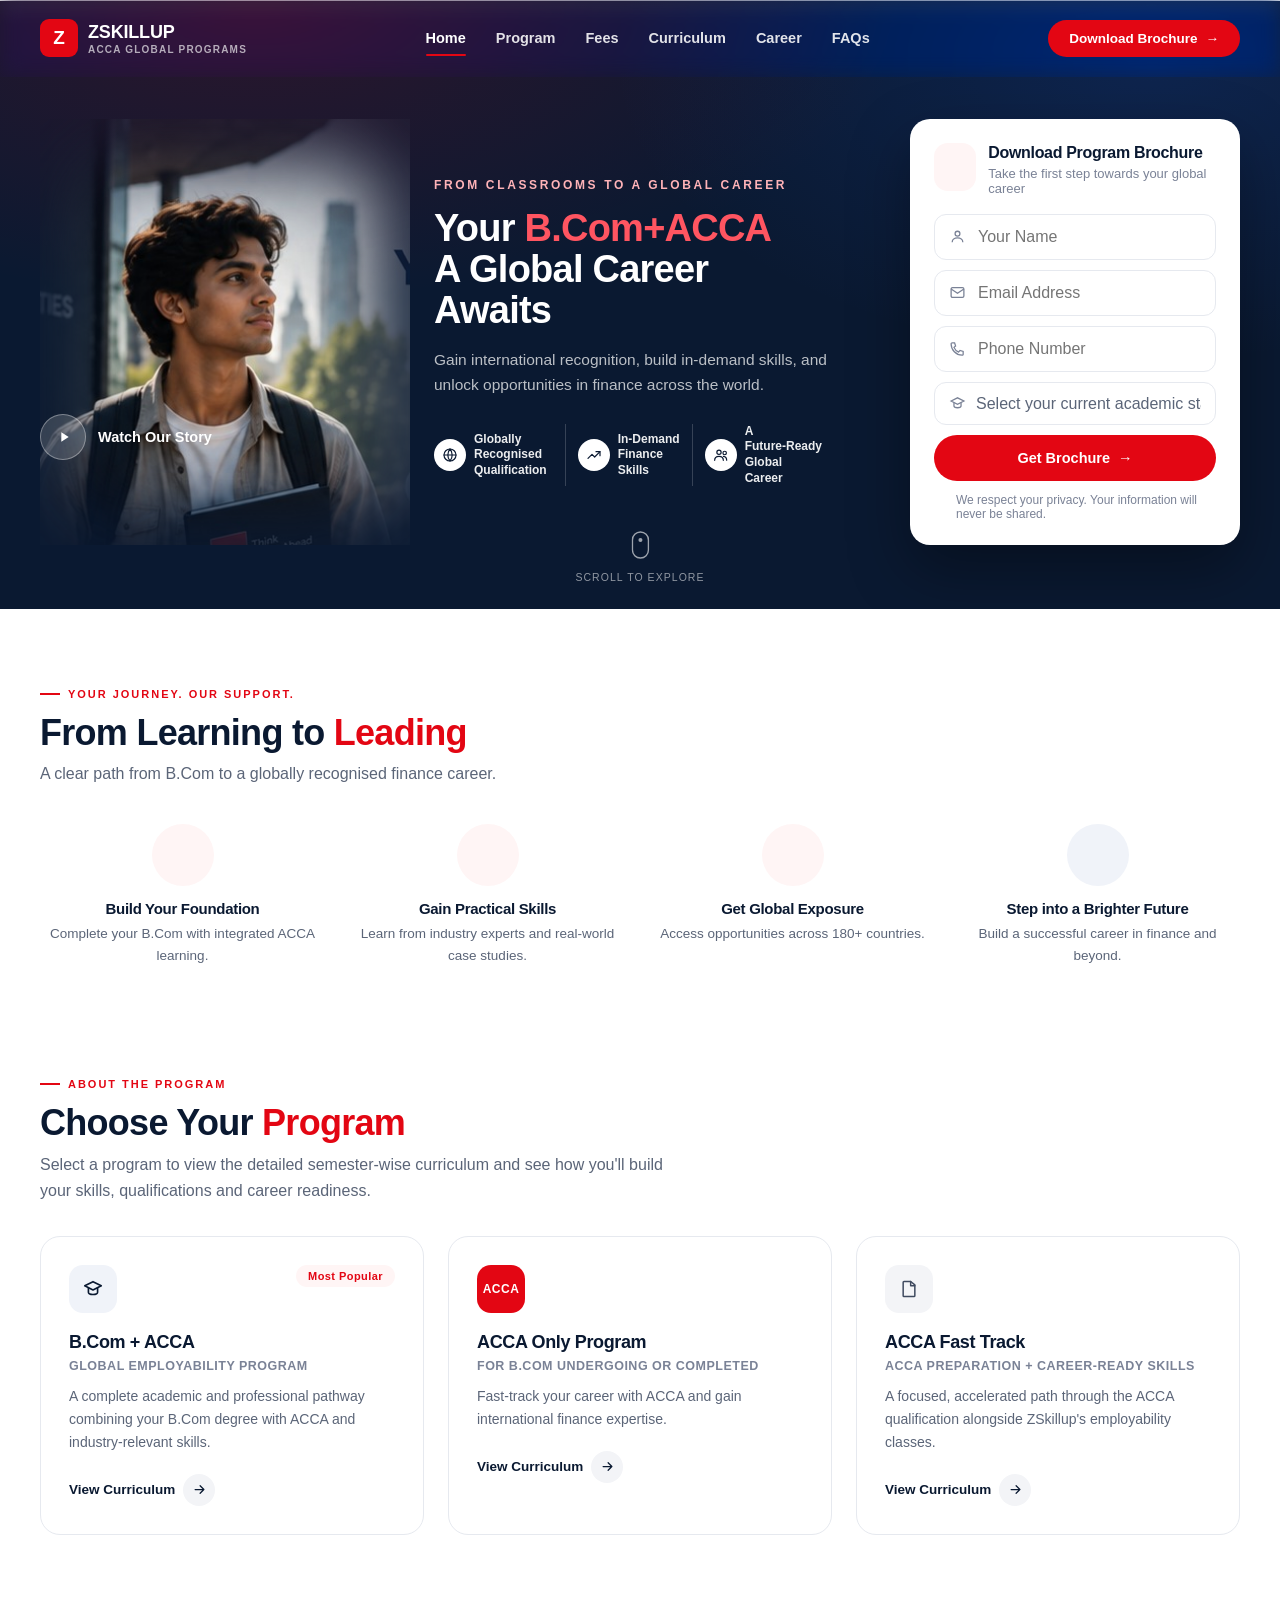
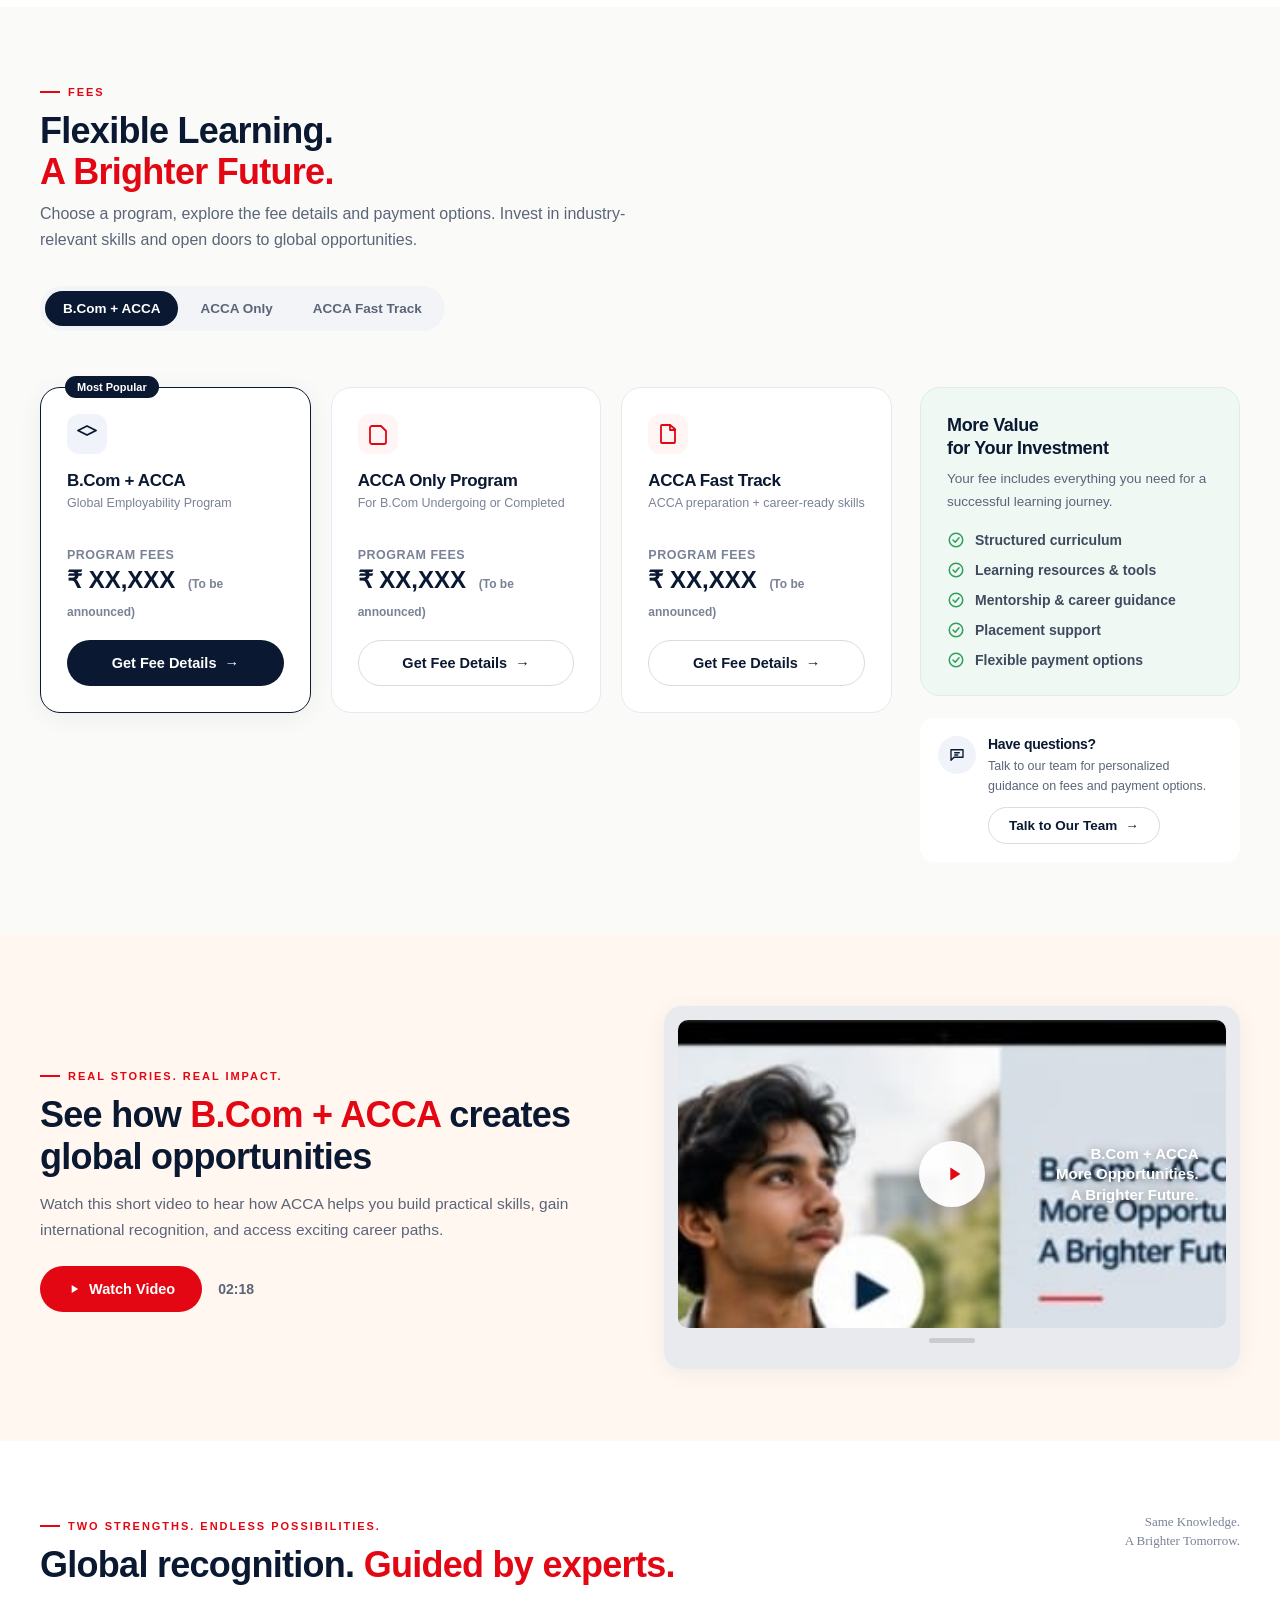
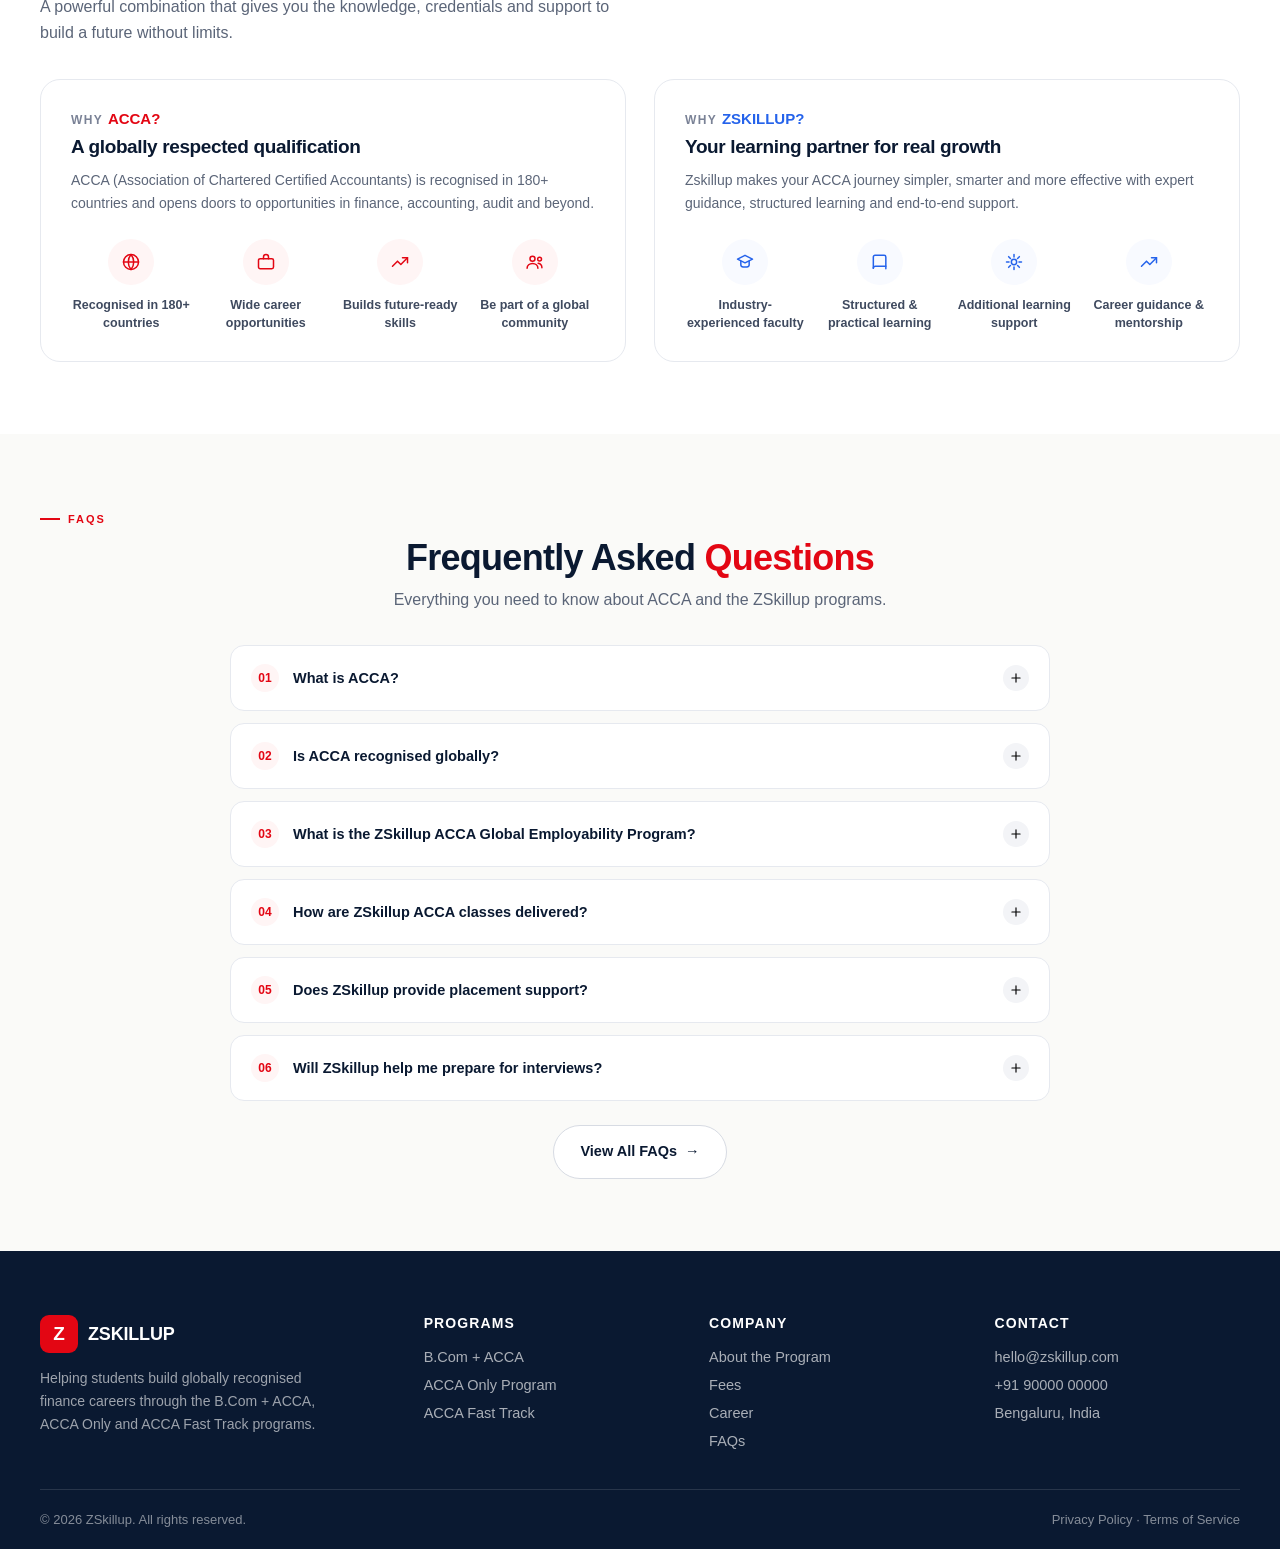
==== index.html @ 8c1aa8f1 "Fix homepage hero to match reference: full-bleed photo, overlaid nav Restructure the hero into a sin" ====
<!DOCTYPE html>
<html lang="en">
<head>
<meta charset="UTF-8">
<meta name="viewport" content="width=device-width, initial-scale=1">
<title>ZSkillup — Your B.Com+ACCA. A Global Career Awaits.</title>
<meta name="description" content="Build a globally recognised finance career with ZSkillup's B.Com+ACCA, ACCA Only, and ACCA Fast Track programs.">
<link rel="stylesheet" href="assets/css/style.css">
<style>
/* ---- Homepage-only styles ---- */

/* Nav "Download Brochure" button: show a shorter label on narrow screens so it
   never overflows the header (the shared stylesheet already hides
   .btn-label-full at <=920px; this just supplies the fallback label). */
.btn-label-short { display: none; }
@media (max-width: 920px) { .btn-label-short { display: inline; } }

/* Hero nav sits transparently over the hero image until the user scrolls */
body.home .site-header:not(.is-scrolled) { background: transparent; border-bottom-color: transparent; }
body.home .site-header:not(.is-scrolled) .brand-word { color: #fff; }
body.home .site-header:not(.is-scrolled) .brand-tag { color: rgba(255,255,255,.65); }
body.home .site-header:not(.is-scrolled) .nav-links { color: rgba(255,255,255,.88); }
body.home .site-header:not(.is-scrolled) .nav-links a:hover,
body.home .site-header:not(.is-scrolled) .nav-links a.active { color: #fff; }
body.home .site-header:not(.is-scrolled) .nav-toggle span { background: #fff; }

.hero { position: relative; background: var(--navy); overflow: hidden; margin-top: -76px; }
.hero::before {
  content: ""; position: absolute; inset: 0;
  background: radial-gradient(1100px 500px at 20% 0%, rgba(227,6,19,.16), transparent 60%),
              radial-gradient(900px 500px at 90% 10%, rgba(37,99,235,.16), transparent 60%);
}
.hero-inner {
  position: relative; display: grid; grid-template-columns: 370px 1fr 330px; align-items: center; column-gap: 24px;
  padding-top: 118px; padding-bottom: 64px; box-sizing: border-box;
}
.hero-eyebrow { font-size: 12px; font-weight: 800; letter-spacing: .22em; color: #ffb3b8; text-transform: uppercase; margin-bottom: 16px; }
.hero-copy { max-width: 400px; }
.hero h1 { color: #fff; font-size: clamp(28px, 3vw, 38px); }
.hero h1 .accent-red { color: #ff5561; }
.hero p.lead { color: rgba(255,255,255,.72); font-size: 15.5px; margin-top: 16px; }
.hero-benefits { display: flex; margin-top: 26px; }
.hero-benefit { display: flex; align-items: center; gap: 8px; color: rgba(255,255,255,.92); font-size: 12px; font-weight: 600; line-height: 1.3; padding: 0 12px; border-left: 1px solid rgba(255,255,255,.18); }
.hero-benefit:first-child { padding-left: 0; border-left: none; }
.hero-benefit .ico { width: 32px; height: 32px; border-radius: 999px; background: #fff; display: flex; align-items: center; justify-content: center; flex-shrink: 0; }
.hero-benefit svg { width: 16px; height: 16px; stroke: var(--navy); }

.hero-media { position: relative; align-self: stretch; display: flex; align-items: flex-end; justify-content: center; }
.hero-media img { width: 100%; height: 100%; object-fit: contain; object-position: center bottom; }
.hero-watch { position: absolute; left: 0; bottom: 20%; display: flex; align-items: center; gap: 12px; color: #fff; font-weight: 700; font-size: 14.5px; z-index: 2; }
.play-dot { width: 46px; height: 46px; border-radius: 999px; background: rgba(255,255,255,.16); border: 1px solid rgba(255,255,255,.35); display: flex; align-items: center; justify-content: center; transition: background .15s ease; flex-shrink: 0; }
.hero-watch:hover .play-dot { background: rgba(255,255,255,.28); }
.play-dot svg { width: 16px; height: 16px; fill: #fff; margin-left: 2px; }

.brochure-card {
  background: #fff; border-radius: var(--radius-lg); padding: 24px; box-shadow: 0 24px 60px rgba(0,0,0,.35);
  position: relative; z-index: 2; align-self: center;
}
.brochure-card h3 { font-size: 16px; }
.brochure-card .sub { font-size: 13px; color: var(--gray-500); margin-top: 2px; }
.brochure-head { display: flex; gap: 12px; align-items: flex-start; margin-bottom: 18px; }
.field {
  display: flex; align-items: center; gap: 10px; border: 1.5px solid var(--gray-200); border-radius: 12px;
  padding: 12px 14px; margin-bottom: 10px;
}
.field svg { width: 17px; height: 17px; stroke: var(--gray-500); flex-shrink: 0; }
.field input, .field select { border: none; outline: none; font: inherit; width: 100%; color: var(--gray-900); background: transparent; }
.field select { appearance: none; color: var(--gray-600); }
.privacy-note { display: flex; gap: 8px; align-items: flex-start; font-size: 12px; color: var(--gray-500); margin-top: 12px; }
.privacy-note svg { width: 14px; height: 14px; margin-top: 1px; flex-shrink: 0; }

.scroll-hint { position: absolute; left: 50%; bottom: 26px; transform: translateX(-50%); text-align: center; z-index: 2; }
.scroll-hint span { display: block; font-size: 10.5px; color: rgba(255,255,255,.55); letter-spacing: .1em; text-transform: uppercase; margin-top: 8px; }

@media (max-width: 1080px) {
  .hero-inner { grid-template-columns: 280px 1fr 300px; column-gap: 18px; padding-top: 110px; padding-bottom: 60px; }
  .hero-copy { max-width: 320px; }
}
@media (max-width: 900px) {
  .hero-inner { display: flex; flex-direction: column; align-items: center; text-align: center; padding-top: 104px; padding-bottom: 56px; gap: 28px; }
  .hero-copy { order: 1; width: 100%; max-width: 480px; box-sizing: border-box; }
  .hero-benefits { justify-content: center; flex-wrap: wrap; row-gap: 14px; }
  .hero-media { order: 2; align-self: center; height: 320px; width: 260px; }
  .hero-watch { left: 50%; transform: translateX(-50%); bottom: 10px; }
  .brochure-card { order: 3; width: 100%; max-width: 420px; box-sizing: border-box; }
}
@media (max-width: 480px) {
  .hero-media { height: 240px; width: 200px; }
  .hero-benefit { font-size: 11.5px; padding: 0 8px; }
}

/* journey strip */
.journey { padding: 56px 0 8px; }
.journey-top { display: flex; justify-content: space-between; align-items: flex-end; gap: 24px; flex-wrap: wrap; margin-bottom: 36px; }
.journey-steps { display: grid; grid-template-columns: repeat(4, 1fr); gap: 20px; position: relative; }
.journey-step { text-align: center; position: relative; }
.journey-step .ico {
  width: 62px; height: 62px; border-radius: 999px; background: var(--bg-red-tint); color: var(--red);
  display: flex; align-items: center; justify-content: center; margin: 0 auto 14px;
}
.journey-step .ico svg { width: 26px; height: 26px; }
.journey-step:last-child .ico { background: var(--navy-soft); color: var(--navy); }
.journey-step h4 { font-size: 15px; color: var(--navy); }
.journey-step p { font-size: 13.5px; margin-top: 6px; }
@media (max-width: 760px) { .journey-steps { grid-template-columns: 1fr 1fr; row-gap: 32px; } }

/* program cards */
.program-card {
  display: block; background: #fff; border: 1.5px solid var(--gray-200); border-radius: var(--radius-lg);
  padding: 28px; transition: box-shadow .2s ease, border-color .2s ease, transform .2s ease; position: relative;
}
.program-card:hover { border-color: var(--navy); box-shadow: var(--shadow-card-hover); transform: translateY(-3px); }
.program-card .top-row { display: flex; justify-content: space-between; align-items: flex-start; margin-bottom: 18px; }
.program-card .mark { width: 48px; height: 48px; border-radius: 14px; display: flex; align-items: center; justify-content: center; font-weight: 900; }
.program-card .mark.navy { background: var(--navy-soft); color: var(--navy); }
.program-card .mark.red { background: var(--red); color: #fff; font-size: 12px; letter-spacing: .04em; }
.program-card .mark.doc { background: var(--gray-100); color: var(--gray-700); }
.program-card h3 { font-size: 18px; }
.program-card .sub { font-size: 12.5px; font-weight: 700; color: var(--gray-500); text-transform: uppercase; letter-spacing: .04em; margin-top: 4px; }
.program-card p.desc { margin-top: 12px; font-size: 14px; }
.program-card .go { margin-top: 20px; display: flex; align-items: center; gap: 8px; font-weight: 700; font-size: 13.5px; color: var(--navy); }
.program-card .go .circle { width: 32px; height: 32px; border-radius: 999px; background: var(--gray-100); display: flex; align-items: center; justify-content: center; transition: background .15s ease, transform .15s ease; }
.program-card:hover .go .circle { background: var(--red); transform: translateX(3px); }
.program-card:hover .go .circle svg { stroke: #fff; }
.program-card .go .circle svg { width: 15px; height: 15px; stroke: var(--navy); }

/* fees */
.fees-layout { display: grid; grid-template-columns: 1fr 320px; gap: 28px; align-items: start; margin-top: 32px; }
.fee-tabs { margin-bottom: 24px; }
.fee-cards { display: grid; grid-template-columns: repeat(3, 1fr); gap: 20px; }
.fee-card { background: #fff; border: 1.5px solid var(--gray-200); border-radius: var(--radius-lg); padding: 26px; position: relative; transition: box-shadow .2s ease, border-color .2s ease; scroll-margin-top: 100px; }
.fee-card.highlight { border-color: var(--navy); box-shadow: var(--shadow-card); }
.fee-card .most-popular { position: absolute; top: -12px; left: 24px; background: var(--navy); color: #fff; font-size: 11px; font-weight: 800; padding: 5px 12px; border-radius: 999px; }
.fee-card .mark { width: 40px; height: 40px; border-radius: 12px; margin-bottom: 16px; }
.fee-card h3 { font-size: 17px; }
.fee-card .sub { font-size: 12.5px; color: var(--gray-500); margin-top: 4px; min-height: 32px; }
.fee-price-row { display: flex; align-items: center; gap: 8px; font-size: 12.5px; font-weight: 700; color: var(--gray-500); text-transform: uppercase; letter-spacing: .04em; margin: 20px 0 4px; }
.fee-price { font-size: 24px; font-weight: 900; color: var(--navy); }
.fee-price .tba { font-size: 12px; font-weight: 600; color: var(--gray-500); text-transform: none; letter-spacing: 0; margin-left: 6px; }
.fee-card .btn { margin-top: 18px; }
.value-box { background: var(--bg-green-tint); border: 1px solid #DCEFE3; border-radius: var(--radius-lg); padding: 26px; }
.value-box h3 { font-size: 18px; }
.value-box p { font-size: 13.5px; margin-top: 8px; }
.value-list { margin-top: 18px; display: flex; flex-direction: column; gap: 12px; }
.value-list li { display: flex; align-items: center; gap: 10px; font-size: 14px; color: var(--gray-700); font-weight: 600; }
.value-list svg { width: 18px; height: 18px; color: #2E9E5B; flex-shrink: 0; }
.have-questions { margin-top: 22px; background: #fff; border-radius: var(--radius-md); padding: 18px; display: flex; gap: 12px; align-items: flex-start; }
.have-questions .ico { width: 38px; height: 38px; border-radius: 999px; background: var(--navy-soft); display: flex; align-items: center; justify-content: center; flex-shrink: 0; }
.have-questions .ico svg { width: 18px; height: 18px; stroke: var(--navy); }
.have-questions h4 { font-size: 14px; }
.have-questions p { font-size: 12.5px; margin: 4px 0 10px; }
@media (max-width: 980px) { .fees-layout { grid-template-columns: 1fr; } .fee-cards { grid-template-columns: 1fr; } }

/* video */
.video-section { background: #FFF7F0; }
.video-layout { display: grid; grid-template-columns: 1fr 1fr; gap: 48px; align-items: center; }
.video-copy p.lead2 { margin-top: 14px; font-size: 15.5px; }
.video-actions { display: flex; align-items: center; gap: 16px; margin-top: 24px; }
.video-duration { font-weight: 700; color: var(--gray-600); font-size: 14px; }
.video-frame { background: #E9EAED; border-radius: 18px; padding: 14px 14px 26px; box-shadow: var(--shadow-card); }
.video-screen { position: relative; border-radius: 10px; overflow: hidden; aspect-ratio: 16/9; background: #0A1931; }
.video-screen img { width: 100%; height: 100%; object-fit: cover; }
.video-screen .overlay-copy { position: absolute; right: 5%; top: 50%; transform: translateY(-50%); color: #fff; text-align: right; font-weight: 800; font-size: 15px; line-height: 1.35; text-shadow: 0 2px 10px rgba(0,0,0,.5); }
.video-screen button.play-btn {
  position: absolute; left: 50%; top: 50%; transform: translate(-50%,-50%); width: 66px; height: 66px; border-radius: 999px;
  background: rgba(255,255,255,.92); border: none; display: flex; align-items: center; justify-content: center; box-shadow: 0 10px 26px rgba(0,0,0,.3);
  transition: transform .15s ease;
}
.video-screen button.play-btn:hover { transform: translate(-50%,-50%) scale(1.07); }
.video-screen button.play-btn svg { width: 22px; height: 22px; fill: var(--red); margin-left: 3px; }
.video-toast {
  position: absolute; left: 50%; bottom: 14px; transform: translate(-50%, 10px); background: rgba(10,25,49,.92); color: #fff;
  font-size: 12.5px; font-weight: 600; padding: 8px 14px; border-radius: 999px; opacity: 0; transition: opacity .2s ease, transform .2s ease; pointer-events: none;
}
.video-toast.show { opacity: 1; transform: translate(-50%, 0); }
.video-notch { display: flex; justify-content: center; margin-top: 10px; }
.video-notch span { width: 46px; height: 5px; background: #C9CBD1; border-radius: 4px; }
@media (max-width: 900px) { .video-layout { grid-template-columns: 1fr; } }

/* two strengths */
.strengths-top { display: flex; justify-content: space-between; align-items: flex-start; gap: 24px; flex-wrap: wrap; }
.strengths-side-note { font-family: "Segoe Print","Comic Sans MS",cursive; font-size: 13px; color: var(--gray-500); text-align: right; line-height: 1.4; }
.strength-card { background: #fff; border: 1.5px solid var(--gray-200); border-radius: var(--radius-lg); padding: 30px; }
.strength-card .who { font-size: 12px; font-weight: 800; letter-spacing: .12em; color: var(--gray-500); text-transform: uppercase; }
.strength-card .who b { color: var(--red); font-size: 15px; letter-spacing: 0; }
.strength-card.zskillup .who b { color: var(--blue-dot); }
.strength-card h3 { font-size: 19px; margin-top: 8px; }
.strength-card p.desc { margin-top: 10px; font-size: 14px; }
.strength-grid { display: grid; grid-template-columns: repeat(4, 1fr); gap: 14px; margin-top: 24px; }
.strength-item { text-align: center; }
.strength-item .ico { width: 46px; height: 46px; border-radius: 999px; background: var(--bg-red-tint); color: var(--red); display: flex; align-items: center; justify-content: center; margin: 0 auto 10px; }
.strength-item .ico svg { width: 20px; height: 20px; }
.strength-card.zskillup .strength-item .ico { background: var(--bg-blue-tint); color: var(--blue-dot); }
.strength-item span { font-size: 12.5px; font-weight: 600; color: var(--gray-700); }
@media (max-width: 640px) { .strength-grid { grid-template-columns: 1fr 1fr; } }
</style>
</head>
<body class="home">
<a class="skip-link" href="#main">Skip to content</a>

<header class="site-header" data-site-header>
  <div class="container nav-row">
    <a href="./" class="brand" aria-label="ZSkillup home">
      <span class="brand-mark">Z</span>
      <span class="stack">
        <span class="brand-word">ZSKILLUP</span>
        <span class="brand-tag">ACCA GLOBAL PROGRAMS</span>
      </span>
    </a>
    <nav class="site-nav" data-site-nav>
      <ul class="nav-links">
        <li><a href="./" class="active">Home</a></li>
        <li><a href="#program">Program</a></li>
        <li><a href="#fees">Fees</a></li>
        <li><a href="curriculum/bcom-acca/">Curriculum</a></li>
        <li><a href="career/">Career</a></li>
        <li><a href="faqs/">FAQs</a></li>
      </ul>
    </nav>
    <div class="nav-cta">
      <a href="#brochure" class="btn btn-primary btn-sm"><span class="btn-label-full">Download Brochure</span><span class="btn-label-short">Brochure</span> <span aria-hidden="true">&rarr;</span></a>
      <button class="nav-toggle" data-nav-toggle aria-label="Toggle menu" aria-expanded="false">
        <span></span><span></span><span></span>
      </button>
    </div>
  </div>
</header>

<main id="main">
  <!-- ============ HERO ============ -->
  <section class="hero">
    <div class="container hero-inner">
      <div class="hero-media">
        <img src="assets/images/hero-student.png" alt="ZSkillup student building a global finance career" loading="eager">
        <a href="#video" class="hero-watch">
          <span class="play-dot"><svg viewBox="0 0 24 24"><path d="M8 5v14l11-7z"/></svg></span>
          Watch Our Story
        </a>
      </div>

      <div class="hero-copy">
        <div class="hero-eyebrow">From Classrooms to a Global Career</div>
        <h1>Your <span class="accent-red">B.Com+ACCA</span><br>A Global Career Awaits</h1>
        <p class="lead">Gain international recognition, build in-demand skills, and unlock opportunities in finance across the world.</p>
        <div class="hero-benefits">
          <div class="hero-benefit"><span class="ico"><svg viewBox="0 0 24 24" fill="none" stroke-width="1.8" stroke-linecap="round" stroke-linejoin="round"><circle cx="12" cy="12" r="9"/><path d="M3 12h18M12 3a14 14 0 0 1 0 18 14 14 0 0 1 0-18Z"/></svg></span>Globally Recognised Qualification</div>
          <div class="hero-benefit"><span class="ico"><svg viewBox="0 0 24 24" fill="none" stroke-width="1.8" stroke-linecap="round" stroke-linejoin="round"><path d="M3 17l6-6 4 4 8-8"/><path d="M15 7h6v6"/></svg></span>In&#8209;Demand Finance Skills</div>
          <div class="hero-benefit"><span class="ico"><svg viewBox="0 0 24 24" fill="none" stroke-width="1.8" stroke-linecap="round" stroke-linejoin="round"><circle cx="9" cy="8" r="3.2"/><path d="M2.5 20c0-3.6 2.9-6 6.5-6s6.5 2.4 6.5 6"/><circle cx="17.5" cy="9" r="2.6"/><path d="M15.7 14.2c2.9.4 4.8 2.4 4.8 5.6"/></svg></span>A Future&#8209;Ready Global Career</div>
        </div>
      </div>

      <div class="brochure-card" id="brochure">
        <div class="brochure-head">
          <span class="icon-badge" style="margin:0;"><svg viewBox="0 0 24 24" fill="none" stroke-width="1.8" stroke-linecap="round" stroke-linejoin="round"><path d="M14 3v5h5"/><path d="M6 21h12a1 1 0 0 0 1-1V7l-5-4H6a1 1 0 0 0-1 1v16a1 1 0 0 0 1 1Z"/><path d="M9 13h6M9 17h6"/></svg></span>
          <div>
            <h3>Download Program Brochure</h3>
            <div class="sub">Take the first step towards your global career</div>
          </div>
        </div>
        <form data-brochure-form>
          <div class="field"><svg viewBox="0 0 24 24" fill="none" stroke-width="1.8"><circle cx="12" cy="8" r="3.4"/><path d="M4.5 20c0-3.6 3.4-6 7.5-6s7.5 2.4 7.5 6"/></svg><input type="text" placeholder="Your Name" required></div>
          <div class="field"><svg viewBox="0 0 24 24" fill="none" stroke-width="1.8"><rect x="3" y="5" width="18" height="14" rx="2"/><path d="m3 7 9 6 9-6"/></svg><input type="email" placeholder="Email Address" required></div>
          <div class="field"><svg viewBox="0 0 24 24" fill="none" stroke-width="1.8"><path d="M4.5 4h3.4l1.4 4.4L7 10.4a12 12 0 0 0 6.6 6.6l2-2.3 4.4 1.4V20a1.5 1.5 0 0 1-1.6 1.5A16 16 0 0 1 3 5.6 1.5 1.5 0 0 1 4.5 4Z"/></svg><input type="tel" placeholder="Phone Number" required></div>
          <div class="field">
            <svg viewBox="0 0 24 24" fill="none" stroke-width="1.8"><path d="M3 8.5 12 4l9 4.5-9 4.5-9-4.5Z"/><path d="M7 11v4.5c0 1.4 2.2 2.5 5 2.5s5-1.1 5-2.5V11"/></svg>
            <select required>
              <option value="" selected disabled>Select your current academic stage</option>
              <option>Class 12 / PUC</option>
              <option>B.Com Pursuing</option>
              <option>B.Com Completed</option>
              <option>Other Graduate</option>
            </select>
          </div>
          <button type="submit" class="btn btn-primary btn-block">Get Brochure <span aria-hidden="true">&rarr;</span></button>
        </form>
        <div class="privacy-note">
          <svg viewBox="0 0 24 24" fill="none" stroke-width="1.8" stroke-linecap="round" stroke-linejoin="round"><rect x="5" y="10" width="14" height="10" rx="2"/><path d="M8 10V7a4 4 0 0 1 8 0v3"/></svg>
          We respect your privacy. Your information will never be shared.
        </div>
      </div>
    </div>
    <div class="scroll-hint">
      <svg width="18" height="28" viewBox="0 0 18 28" fill="none" stroke="rgba(255,255,255,.6)" stroke-width="1.4"><rect x="1" y="1" width="16" height="26" rx="8"/><circle cx="9" cy="9" r="2" fill="rgba(255,255,255,.6)" stroke="none"/></svg>
      <span>Scroll to explore</span>
    </div>
  </section>

  <!-- ============ ABOUT THE PROGRAM ============ -->
  <section class="section" id="program">
    <div class="container">
      <div class="journey-top">
        <div>
          <div class="eyebrow">Your Journey. Our Support.</div>
          <h2>From Learning to <span class="accent-red">Leading</span></h2>
          <p class="mt-8">A clear path from B.Com to a globally recognised finance career.</p>
        </div>
      </div>
      <div class="journey-steps">
        <div class="journey-step">
          <span class="ico"><svg viewBox="0 0 24 24" fill="none" stroke-width="1.8" stroke-linecap="round" stroke-linejoin="round"><path d="M3 5.5 12 3l9 2.5v11L12 19l-9-2.5Z"/><path d="M12 3v16"/></svg></span>
          <h4>Build Your Foundation</h4>
          <p>Complete your B.Com with integrated ACCA learning.</p>
        </div>
        <div class="journey-step">
          <span class="ico"><svg viewBox="0 0 24 24" fill="none" stroke-width="1.8" stroke-linecap="round" stroke-linejoin="round"><circle cx="12" cy="12" r="3.2"/><path d="M12 3v2.4M12 18.6V21M21 12h-2.4M5.4 12H3M18 6l-1.7 1.7M7.7 16.3 6 18M18 18l-1.7-1.7M7.7 7.7 6 6"/></svg></span>
          <h4>Gain Practical Skills</h4>
          <p>Learn from industry experts and real-world case studies.</p>
        </div>
        <div class="journey-step">
          <span class="ico"><svg viewBox="0 0 24 24" fill="none" stroke-width="1.8" stroke-linecap="round" stroke-linejoin="round"><circle cx="12" cy="12" r="9"/><path d="M3 12h18M12 3a14 14 0 0 1 0 18 14 14 0 0 1 0-18Z"/></svg></span>
          <h4>Get Global Exposure</h4>
          <p>Access opportunities across 180+ countries.</p>
        </div>
        <div class="journey-step">
          <span class="ico"><svg viewBox="0 0 24 24" fill="none" stroke-width="1.8" stroke-linecap="round" stroke-linejoin="round"><path d="M8 21h8M12 17v4M6 4h12v3a6 6 0 0 1-12 0V4Z"/><path d="M6 6H4a2 2 0 0 0 2 4M18 6h2a2 2 0 0 1-2 4"/></svg></span>
          <h4>Step into a Brighter Future</h4>
          <p>Build a successful career in finance and beyond.</p>
        </div>
      </div>
    </div>
  </section>

  <section class="section" style="padding-top:32px;">
    <div class="container">
      <div class="eyebrow">About the Program</div>
      <h2>Choose Your <span class="accent-red">Program</span></h2>
      <p class="mt-8" style="max-width:640px;">Select a program to view the detailed semester-wise curriculum and see how you'll build your skills, qualifications and career readiness.</p>

      <div class="grid-3 mt-32">
        <a href="curriculum/bcom-acca/" class="program-card">
          <div class="top-row">
            <span class="mark navy"><svg width="22" height="22" viewBox="0 0 24 24" fill="none" stroke="currentColor" stroke-width="1.8" stroke-linecap="round" stroke-linejoin="round"><path d="M3 8.5 12 4l9 4.5-9 4.5-9-4.5Z"/><path d="M7 11v4.5c0 1.4 2.2 2.5 5 2.5s5-1.1 5-2.5V11"/></svg></span>
            <span class="badge">Most Popular</span>
          </div>
          <h3>B.Com + ACCA</h3>
          <div class="sub">Global Employability Program</div>
          <p class="desc">A complete academic and professional pathway combining your B.Com degree with ACCA and industry-relevant skills.</p>
          <div class="go">View Curriculum <span class="circle"><svg viewBox="0 0 24 24" fill="none" stroke-width="2" stroke-linecap="round" stroke-linejoin="round"><path d="M5 12h14M13 6l6 6-6 6"/></svg></span></div>
        </a>

        <a href="curriculum/acca-only/" class="program-card">
          <div class="top-row">
            <span class="mark red">ACCA</span>
          </div>
          <h3>ACCA Only Program</h3>
          <div class="sub">For B.Com Undergoing or Completed</div>
          <p class="desc">Fast-track your career with ACCA and gain international finance expertise.</p>
          <div class="go">View Curriculum <span class="circle"><svg viewBox="0 0 24 24" fill="none" stroke-width="2" stroke-linecap="round" stroke-linejoin="round"><path d="M5 12h14M13 6l6 6-6 6"/></svg></span></div>
        </a>

        <a href="curriculum/acca-fast-track/" class="program-card">
          <div class="top-row">
            <span class="mark doc"><svg width="20" height="20" viewBox="0 0 24 24" fill="none" stroke="currentColor" stroke-width="1.8" stroke-linecap="round" stroke-linejoin="round"><path d="M14 3v5h5"/><path d="M6 21h12a1 1 0 0 0 1-1V7l-5-4H6a1 1 0 0 0-1 1v16a1 1 0 0 0 1 1Z"/></svg></span>
          </div>
          <h3>ACCA Fast Track</h3>
          <div class="sub">ACCA preparation + career-ready skills</div>
          <p class="desc">A focused, accelerated path through the ACCA qualification alongside ZSkillup's employability classes.</p>
          <div class="go">View Curriculum <span class="circle"><svg viewBox="0 0 24 24" fill="none" stroke-width="2" stroke-linecap="round" stroke-linejoin="round"><path d="M5 12h14M13 6l6 6-6 6"/></svg></span></div>
        </a>
      </div>
    </div>
  </section>

  <!-- ============ FEES ============ -->
  <section class="section section--alt" id="fees">
    <div class="container">
      <div class="eyebrow">Fees</div>
      <h2>Flexible Learning.<br><span class="accent-red">A Brighter Future.</span></h2>
      <p class="mt-8" style="max-width:640px;">Choose a program, explore the fee details and payment options. Invest in industry-relevant skills and open doors to global opportunities.</p>

      <div class="fee-tabs pill-group mt-32" role="tablist" aria-label="Jump to a program's fee card">
        <button class="pill active" data-fee-tab="fee-bcom">B.Com + ACCA</button>
        <button class="pill" data-fee-tab="fee-only">ACCA Only</button>
        <button class="pill" data-fee-tab="fee-fast">ACCA Fast Track</button>
      </div>

      <div class="fees-layout">
        <div class="fee-cards">
          <div class="fee-card highlight" id="fee-bcom">
            <span class="most-popular">Most Popular</span>
            <span class="icon-badge navy mark"><svg width="18" height="18" viewBox="0 0 24 24" fill="none" stroke="currentColor" stroke-width="1.8" stroke-linecap="round" stroke-linejoin="round"><path d="M3 8.5 12 4l9 4.5-9 4.5-9-4.5Z"/></svg></span>
            <h3>B.Com + ACCA</h3>
            <div class="sub">Global Employability Program</div>
            <div class="fee-price-row">Program Fees</div>
            <div class="fee-price">₹ XX,XXX <span class="tba">(To be announced)</span></div>
            <a href="#brochure" class="btn btn-navy btn-block">Get Fee Details <span aria-hidden="true">&rarr;</span></a>
          </div>

          <div class="fee-card" id="fee-only">
            <span class="icon-badge mark" style="background:var(--bg-red-tint);"><svg width="18" height="18" viewBox="0 0 24 24" fill="none" stroke="currentColor" stroke-width="1.8" stroke-linecap="round" stroke-linejoin="round"><path d="M4 20V6a2 2 0 0 1 2-2h9l5 5v11a2 2 0 0 1-2 2H6a2 2 0 0 1-2-2Z"/></svg></span>
            <h3>ACCA Only Program</h3>
            <div class="sub">For B.Com Undergoing or Completed</div>
            <div class="fee-price-row">Program Fees</div>
            <div class="fee-price">₹ XX,XXX <span class="tba">(To be announced)</span></div>
            <a href="#brochure" class="btn btn-outline btn-block">Get Fee Details <span aria-hidden="true">&rarr;</span></a>
          </div>

          <div class="fee-card" id="fee-fast">
            <span class="icon-badge mark"><svg width="18" height="18" viewBox="0 0 24 24" fill="none" stroke="currentColor" stroke-width="1.8" stroke-linecap="round" stroke-linejoin="round"><path d="M14 3v5h5"/><path d="M6 21h12a1 1 0 0 0 1-1V7l-5-4H6a1 1 0 0 0-1 1v16a1 1 0 0 0 1 1Z"/></svg></span>
            <h3>ACCA Fast Track</h3>
            <div class="sub">ACCA preparation + career-ready skills</div>
            <div class="fee-price-row">Program Fees</div>
            <div class="fee-price">₹ XX,XXX <span class="tba">(To be announced)</span></div>
            <a href="#brochure" class="btn btn-outline btn-block">Get Fee Details <span aria-hidden="true">&rarr;</span></a>
          </div>
        </div>

        <div>
          <div class="value-box">
            <h3>More Value<br>for Your Investment</h3>
            <p>Your fee includes everything you need for a successful learning journey.</p>
            <ul class="value-list">
              <li><svg viewBox="0 0 24 24" fill="none" stroke="currentColor" stroke-width="2" stroke-linecap="round" stroke-linejoin="round"><circle cx="12" cy="12" r="9"/><path d="m8 12 3 3 5-6"/></svg>Structured curriculum</li>
              <li><svg viewBox="0 0 24 24" fill="none" stroke="currentColor" stroke-width="2" stroke-linecap="round" stroke-linejoin="round"><circle cx="12" cy="12" r="9"/><path d="m8 12 3 3 5-6"/></svg>Learning resources &amp; tools</li>
              <li><svg viewBox="0 0 24 24" fill="none" stroke="currentColor" stroke-width="2" stroke-linecap="round" stroke-linejoin="round"><circle cx="12" cy="12" r="9"/><path d="m8 12 3 3 5-6"/></svg>Mentorship &amp; career guidance</li>
              <li><svg viewBox="0 0 24 24" fill="none" stroke="currentColor" stroke-width="2" stroke-linecap="round" stroke-linejoin="round"><circle cx="12" cy="12" r="9"/><path d="m8 12 3 3 5-6"/></svg>Placement support</li>
              <li><svg viewBox="0 0 24 24" fill="none" stroke="currentColor" stroke-width="2" stroke-linecap="round" stroke-linejoin="round"><circle cx="12" cy="12" r="9"/><path d="m8 12 3 3 5-6"/></svg>Flexible payment options</li>
            </ul>
          </div>
          <div class="have-questions">
            <span class="ico"><svg viewBox="0 0 24 24" fill="none" stroke-width="1.8" stroke-linecap="round" stroke-linejoin="round"><path d="M4 5h16v10H8l-4 4Z"/><path d="M9 9h6M9 12h4"/></svg></span>
            <div>
              <h4>Have questions?</h4>
              <p>Talk to our team for personalized guidance on fees and payment options.</p>
              <a href="faqs/#talk-to-team" class="btn btn-outline btn-sm">Talk to Our Team <span aria-hidden="true">&rarr;</span></a>
            </div>
          </div>
        </div>
      </div>
    </div>
  </section>

  <!-- ============ VIDEO ============ -->
  <section class="section video-section" id="video">
    <div class="container video-layout">
      <div class="video-copy">
        <div class="eyebrow">Real Stories. Real Impact.</div>
        <h2>See how <span class="accent-red">B.Com + ACCA</span> creates global opportunities</h2>
        <p class="lead2">Watch this short video to hear how ACCA helps you build practical skills, gain international recognition, and access exciting career paths.</p>
        <div class="video-actions">
          <button class="btn btn-primary" data-play-video>
            <svg width="14" height="14" viewBox="0 0 24 24" fill="currentColor"><path d="M8 5v14l11-7z"/></svg>
            Watch Video
          </button>
          <span class="video-duration">02:18</span>
        </div>
      </div>
      <div class="video-frame">
        <div class="video-screen">
          <img src="assets/images/video-thumb.png" alt="B.Com + ACCA student story video thumbnail">
          <div class="overlay-copy">B.Com + ACCA<br>More Opportunities.<br>A Brighter Future.</div>
          <button class="play-btn" data-play-video aria-label="Play video"><svg viewBox="0 0 24 24" fill="currentColor"><path d="M8 5v14l11-7z"/></svg></button>
          <div class="video-toast" data-video-toast>Full video coming soon</div>
        </div>
        <div class="video-notch"><span></span></div>
      </div>
    </div>
  </section>

  <!-- ============ TWO STRENGTHS ============ -->
  <section class="section">
    <div class="container">
      <div class="strengths-top">
        <div>
          <div class="eyebrow">Two Strengths. Endless Possibilities.</div>
          <h2>Global recognition. <span class="accent-red">Guided by experts.</span></h2>
          <p class="mt-8" style="max-width:600px;">A powerful combination that gives you the knowledge, credentials and support to build a future without limits.</p>
        </div>
        <div class="strengths-side-note">Same Knowledge.<br>A Brighter Tomorrow.</div>
      </div>

      <div class="grid-2 mt-32">
        <div class="strength-card">
          <div class="who">WHY <b>ACCA?</b></div>
          <h3>A globally respected qualification</h3>
          <p class="desc">ACCA (Association of Chartered Certified Accountants) is recognised in 180+ countries and opens doors to opportunities in finance, accounting, audit and beyond.</p>
          <div class="strength-grid">
            <div class="strength-item"><span class="ico"><svg viewBox="0 0 24 24" fill="none" stroke="currentColor" stroke-width="1.8" stroke-linecap="round" stroke-linejoin="round"><circle cx="12" cy="12" r="9"/><path d="M3 12h18M12 3a14 14 0 0 1 0 18 14 14 0 0 1 0-18Z"/></svg></span><span>Recognised in 180+ countries</span></div>
            <div class="strength-item"><span class="ico"><svg viewBox="0 0 24 24" fill="none" stroke="currentColor" stroke-width="1.8" stroke-linecap="round" stroke-linejoin="round"><rect x="3" y="8" width="18" height="12" rx="2"/><path d="M9 8V6a3 3 0 0 1 6 0v2"/></svg></span><span>Wide career opportunities</span></div>
            <div class="strength-item"><span class="ico"><svg viewBox="0 0 24 24" fill="none" stroke="currentColor" stroke-width="1.8" stroke-linecap="round" stroke-linejoin="round"><path d="M3 17l6-6 4 4 8-8"/><path d="M15 7h6v6"/></svg></span><span>Builds future-ready skills</span></div>
            <div class="strength-item"><span class="ico"><svg viewBox="0 0 24 24" fill="none" stroke="currentColor" stroke-width="1.8" stroke-linecap="round" stroke-linejoin="round"><circle cx="9" cy="8" r="3"/><path d="M2.5 19.5c0-3.4 2.9-5.8 6.5-5.8s6.5 2.4 6.5 5.8"/><circle cx="17.5" cy="8.5" r="2.3"/><path d="M15.8 13.6c2.7.4 4.5 2.3 4.5 5.4"/></svg></span><span>Be part of a global community</span></div>
          </div>
        </div>

        <div class="strength-card zskillup">
          <div class="who">WHY <b>ZSKILLUP?</b></div>
          <h3>Your learning partner for real growth</h3>
          <p class="desc">Zskillup makes your ACCA journey simpler, smarter and more effective with expert guidance, structured learning and end-to-end support.</p>
          <div class="strength-grid">
            <div class="strength-item"><span class="ico"><svg viewBox="0 0 24 24" fill="none" stroke="currentColor" stroke-width="1.8" stroke-linecap="round" stroke-linejoin="round"><path d="M3 8.5 12 4l9 4.5-9 4.5-9-4.5Z"/><path d="M7 11v4.5c0 1.4 2.2 2.5 5 2.5s5-1.1 5-2.5V11"/></svg></span><span>Industry-experienced faculty</span></div>
            <div class="strength-item"><span class="ico"><svg viewBox="0 0 24 24" fill="none" stroke="currentColor" stroke-width="1.8" stroke-linecap="round" stroke-linejoin="round"><path d="M4 19.5V6a2 2 0 0 1 2-2h11a2 2 0 0 1 2 2v14"/><path d="M4 19.5A2.5 2.5 0 0 1 6.5 17H19"/></svg></span><span>Structured &amp; practical learning</span></div>
            <div class="strength-item"><span class="ico"><svg viewBox="0 0 24 24" fill="none" stroke="currentColor" stroke-width="1.8" stroke-linecap="round" stroke-linejoin="round"><path d="M12 3v3M12 18v3M3 12h3M18 12h3M5.6 5.6l2.1 2.1M16.3 16.3l2.1 2.1M18.4 5.6l-2.1 2.1M7.7 16.3l-2.1 2.1"/><circle cx="12" cy="12" r="3.2"/></svg></span><span>Additional learning support</span></div>
            <div class="strength-item"><span class="ico"><svg viewBox="0 0 24 24" fill="none" stroke="currentColor" stroke-width="1.8" stroke-linecap="round" stroke-linejoin="round"><path d="M3 17l6-6 4 4 8-8"/><path d="M15 7h6v6"/></svg></span><span>Career guidance &amp; mentorship</span></div>
          </div>
        </div>
      </div>
    </div>
  </section>

  <!-- ============ FAQ (populated below) ============ -->
  <section class="section section--alt" id="faqs-home" data-faq-root>
    <div class="container">
      <div class="eyebrow text-center" style="justify-content:center;">FAQs</div>
      <h2 class="text-center">Frequently Asked <span class="accent-red">Questions</span></h2>
      <p class="mt-8 text-center" style="max-width:600px;">Everything you need to know about ACCA and the ZSkillup programs.</p>
      <div class="mt-32" data-faq-mount></div>
      <p class="text-center mt-24"><a href="faqs/" class="btn btn-outline">View All FAQs <span aria-hidden="true">&rarr;</span></a></p>
    </div>
  </section>
</main>

<footer class="site-footer" id="footer-root">
  <!-- footer injected by /assets/js/footer.js on load; static fallback below for no-JS -->
</footer>

<script src="assets/js/main.js"></script>
<script src="assets/js/footer.js" data-depth="0"></script>
<script src="assets/js/faq-data.js"></script>
<script src="assets/js/faq.js"></script>
<script>
// Fee tabs: smooth-scroll + highlight the corresponding card (real, functional interaction)
document.querySelectorAll('[data-fee-tab]').forEach(function (btn) {
  btn.addEventListener('click', function () {
    document.querySelectorAll('[data-fee-tab]').forEach(function (b) { b.classList.remove('active'); });
    btn.classList.add('active');
    var target = document.getElementById(btn.getAttribute('data-fee-tab'));
    if (target) target.scrollIntoView({ behavior: 'smooth', block: 'center' });
  });
});

// Video play button: no video file ships in this repo, so give honest feedback instead of a dead click
document.querySelectorAll('[data-play-video]').forEach(function (btn) {
  btn.addEventListener('click', function () {
    var toast = document.querySelector('[data-video-toast]');
    if (!toast) return;
    toast.classList.add('show');
    clearTimeout(window.__vtT);
    window.__vtT = setTimeout(function () { toast.classList.remove('show'); }, 2600);
  });
});

// Homepage FAQ preview: render first 5 questions (one per category, plus one extra) with shared accordion
if (window.ZFAQ_DATA && document.querySelector('[data-faq-mount]')) {
  ZFAQRender(document.querySelector('[data-faq-mount]'), { preview: true, limit: 6 });
}
</script>
</body>
</html>
---- assets/css/style.css ----
/* =========================================================
   ZSkillup — Global Design System
   Navy + Red brand, white/light backgrounds, rounded cards.
   ========================================================= */

:root {
  --navy: #0A1931;
  --navy-2: #122A52;
  --navy-soft: #f0f3f9;
  --red: #E30613;
  --red-hover: #C70511;
  --gold: #D4AF37;
  --blue-dot: #2563EB;
  --purple-dot: #7C3AED;

  --bg-alt: #FAFAF8;
  --bg-red-tint: #FFF5F5;
  --bg-blue-tint: #F8FAFF;
  --bg-green-tint: #F0F8F4;

  --gray-900: #16213B;
  --gray-700: #3F4A5F;
  --gray-600: #5B6578;
  --gray-500: #7A8296;
  --gray-300: #D7DBE3;
  --gray-200: #E6E9EF;
  --gray-100: #F3F4F7;

  --radius-lg: 20px;
  --radius-md: 14px;
  --radius-sm: 10px;
  --shadow-card: 0 4px 24px rgba(10, 25, 49, 0.06);
  --shadow-card-hover: 0 12px 32px rgba(10, 25, 49, 0.12);
  --container: 1280px;

  color-scheme: light;
}

* { box-sizing: border-box; }
html { scroll-behavior: smooth; }
body {
  margin: 0;
  font-family: "Inter", -apple-system, BlinkMacSystemFont, "Segoe UI", Roboto, Helvetica, Arial, sans-serif;
  color: var(--gray-900);
  background: #fff;
  -webkit-font-smoothing: antialiased;
  overflow-x: hidden;
}
img { max-width: 100%; display: block; }
a { color: inherit; text-decoration: none; }
ul { margin: 0; padding: 0; list-style: none; }
button { font: inherit; cursor: pointer; }
[hidden] { display: none !important; }

.container {
  max-width: var(--container);
  margin: 0 auto;
  padding: 0 24px;
}
@media (min-width: 1024px) {
  .container { padding: 0 40px; }
}

.section { padding: 72px 0; }
@media (max-width: 640px) {
  .section { padding: 48px 0; }
}
.section--alt { background: var(--bg-alt); }
.section--navy { background: var(--navy); color: #fff; }

.eyebrow {
  display: inline-flex;
  align-items: center;
  gap: 8px;
  font-size: 11px;
  font-weight: 800;
  letter-spacing: 0.18em;
  text-transform: uppercase;
  color: var(--red);
  margin: 0 0 12px;
}
.eyebrow::before {
  content: "";
  width: 20px;
  height: 2px;
  background: var(--red);
  display: inline-block;
}

h1, h2, h3, h4 { font-weight: 900; letter-spacing: -0.02em; margin: 0; color: var(--navy); }
h1 { font-size: clamp(32px, 5vw, 52px); line-height: 1.08; }
h2 { font-size: clamp(26px, 3.4vw, 36px); line-height: 1.15; }
h3 { font-size: 20px; line-height: 1.3; }
p { line-height: 1.65; color: var(--gray-600); margin: 0; }
.section-head { max-width: 680px; margin: 0 0 40px; }
.section-head p { font-size: 16px; margin-top: 10px; }
.text-center { text-align: center; margin-left: auto; margin-right: auto; }

.accent-red { color: var(--red); }
.accent-navy { color: var(--navy); }

/* ---------- Buttons ---------- */
.btn {
  display: inline-flex;
  align-items: center;
  justify-content: center;
  gap: 8px;
  padding: 14px 26px;
  border-radius: 999px;
  font-weight: 700;
  font-size: 14.5px;
  border: 1.5px solid transparent;
  transition: transform .15s ease, box-shadow .15s ease, background .15s ease, color .15s ease, border-color .15s ease;
  white-space: nowrap;
}
.btn:hover { transform: translateY(-1px); }
.btn-primary { background: var(--red); color: #fff; }
.btn-primary:hover { background: var(--red-hover); box-shadow: 0 8px 20px rgba(227,6,19,.28); }
.btn-navy { background: var(--navy); color: #fff; }
.btn-navy:hover { background: var(--navy-2); box-shadow: 0 8px 20px rgba(10,25,49,.25); }
.btn-outline { background: #fff; color: var(--navy); border-color: var(--gray-300); }
.btn-outline:hover { border-color: var(--navy); }
.btn-outline-white { background: transparent; color: #fff; border-color: rgba(255,255,255,.4); }
.btn-outline-white:hover { border-color: #fff; }
.btn-sm { padding: 10px 20px; font-size: 13.5px; }
.btn-block { width: 100%; }

/* ---------- Header / Nav ---------- */
.site-header {
  position: sticky;
  top: 0;
  z-index: 100;
  background: rgba(255,255,255,.92);
  backdrop-filter: saturate(180%) blur(10px);
  border-bottom: 1px solid transparent;
  transition: border-color .2s ease, box-shadow .2s ease;
}
.site-header.is-scrolled {
  border-bottom-color: var(--gray-200);
  box-shadow: 0 2px 16px rgba(10,25,49,.05);
}
.nav-row {
  display: flex;
  align-items: center;
  justify-content: space-between;
  height: 76px;
  gap: 24px;
}
.brand { display: flex; align-items: center; gap: 10px; flex-shrink: 0; }
.brand-mark {
  width: 38px; height: 38px; border-radius: 9px;
  background: var(--red); color: #fff;
  display: flex; align-items: center; justify-content: center;
  font-weight: 900; font-size: 19px;
}
.brand-word { font-weight: 900; font-size: 18px; color: var(--navy); letter-spacing: -0.01em; }
.brand-tag { font-size: 10px; font-weight: 700; color: var(--gray-500); letter-spacing: .12em; margin-top: 1px; }

.nav-links {
  display: flex;
  align-items: center;
  gap: 30px;
  list-style: none;
  margin: 0; padding: 0;
  font-size: 14.5px;
  font-weight: 600;
  color: var(--gray-700);
}
.nav-links a { position: relative; padding: 6px 0; transition: color .15s ease; }
.nav-links a:hover { color: var(--navy); }
.nav-links a.active { color: var(--navy); }
.nav-links a.active::after {
  content: "";
  position: absolute; left: 0; right: 0; bottom: -4px;
  height: 2px; background: var(--red); border-radius: 2px;
}
.nav-cta { display: flex; align-items: center; gap: 14px; flex-shrink: 0; }
.nav-toggle {
  display: none;
  background: none; border: none; padding: 8px;
  flex-direction: column; gap: 5px;
}
.nav-toggle span { width: 22px; height: 2px; background: var(--navy); border-radius: 2px; }

@media (max-width: 920px) {
  .nav-links { position: fixed; inset: 76px 0 0 0; background: #fff; flex-direction: column;
    align-items: flex-start; padding: 24px; gap: 4px; overflow-y: auto;
    transform: translateY(-8px); opacity: 0; pointer-events: none; transition: opacity .18s ease, transform .18s ease; }
  .nav-links a { width: 100%; padding: 14px 4px; border-bottom: 1px solid var(--gray-100); }
  .site-nav.is-open .nav-links { opacity: 1; pointer-events: auto; transform: translateY(0); }
  .nav-toggle { display: inline-flex; }
  .nav-cta .btn span.btn-label-full { display: none; }
}

/* ---------- Breadcrumb ---------- */
.breadcrumb { font-size: 13px; color: var(--gray-500); padding: 18px 0; display: flex; gap: 8px; flex-wrap: wrap; }
.breadcrumb a:hover { color: var(--navy); }
.breadcrumb .sep { color: var(--gray-300); }
.breadcrumb .current { color: var(--navy); font-weight: 600; }

/* ---------- Cards ---------- */
.card {
  background: #fff;
  border: 1px solid var(--gray-200);
  border-radius: var(--radius-lg);
  padding: 28px;
  transition: box-shadow .2s ease, transform .2s ease, border-color .2s ease;
}
.card:hover { box-shadow: var(--shadow-card-hover); }

.icon-badge {
  width: 48px; height: 48px; border-radius: 14px;
  display: flex; align-items: center; justify-content: center;
  background: var(--bg-red-tint); color: var(--red);
  margin-bottom: 16px;
}
.icon-badge svg { width: 24px; height: 24px; }
.icon-badge.navy { background: var(--navy-soft); color: var(--navy); }
.icon-badge.round { border-radius: 999px; }

/* ---------- Footer ---------- */
.site-footer { background: var(--navy); color: rgba(255,255,255,.78); }
.footer-grid {
  display: grid;
  grid-template-columns: 1.4fr 1fr 1fr 1fr;
  gap: 40px;
  padding: 64px 0 40px;
}
.footer-brand .brand-word { color: #fff; }
.footer-brand p { color: rgba(255,255,255,.6); margin-top: 14px; max-width: 300px; font-size: 14px; }
.footer-col h4 { color: #fff; font-size: 14px; text-transform: uppercase; letter-spacing: .08em; margin-bottom: 18px; }
.footer-col ul { display: flex; flex-direction: column; gap: 12px; font-size: 14.5px; }
.footer-col a:hover, .footer-col span:hover { color: #fff; }
.footer-col a, .footer-col span { color: rgba(255,255,255,.65); transition: color .15s ease; }
.footer-bottom {
  border-top: 1px solid rgba(255,255,255,.12);
  padding: 22px 0;
  display: flex; justify-content: space-between; align-items: center;
  font-size: 13px; color: rgba(255,255,255,.5);
  flex-wrap: wrap; gap: 10px;
}
.footer-bottom a:hover { color: #fff; }
@media (max-width: 900px) {
  .footer-grid { grid-template-columns: 1fr 1fr; }
}
@media (max-width: 560px) {
  .footer-grid { grid-template-columns: 1fr; padding: 48px 0 30px; gap: 32px; }
}

/* ---------- Grid utilities ---------- */
.grid-2 { display: grid; grid-template-columns: 1fr 1fr; gap: 28px; }
.grid-3 { display: grid; grid-template-columns: repeat(3, 1fr); gap: 24px; }
.grid-4 { display: grid; grid-template-columns: repeat(4, 1fr); gap: 24px; }
@media (max-width: 980px) {
  .grid-3 { grid-template-columns: repeat(2, 1fr); }
  .grid-4 { grid-template-columns: repeat(2, 1fr); }
}
@media (max-width: 640px) {
  .grid-2, .grid-3, .grid-4 { grid-template-columns: 1fr; }
}

/* ---------- Pills / tabs ---------- */
.pill-group {
  display: inline-flex;
  gap: 4px;
  background: var(--gray-100);
  padding: 5px;
  border-radius: 999px;
  flex-wrap: wrap;
}
.pill {
  border: none; background: transparent; color: var(--gray-600);
  padding: 10px 18px; border-radius: 999px; font-weight: 700; font-size: 13.5px;
  transition: background .15s ease, color .15s ease;
}
.pill.active { background: var(--navy); color: #fff; }
.pill:not(.active):hover { color: var(--navy); }

/* ---------- Badges ---------- */
.badge {
  display: inline-flex; align-items: center; gap: 6px;
  font-size: 11px; font-weight: 800; letter-spacing: .04em;
  padding: 5px 12px; border-radius: 999px;
  background: var(--bg-red-tint); color: var(--red);
}
.badge.navy { background: var(--navy-soft); color: var(--navy); }
.badge.gold { background: #FBF3DF; color: #8A6D1D; }
.badge.gray { background: var(--gray-100); color: var(--gray-600); }

/* misc */
.stack { display: flex; flex-direction: column; }
.mt-8 { margin-top: 8px; } .mt-16 { margin-top: 16px; } .mt-24 { margin-top: 24px; } .mt-32 { margin-top: 32px; } .mt-48 { margin-top: 48px; }
.hr { height: 1px; background: var(--gray-200); border: none; margin: 24px 0; }
.chip-arrow { color: var(--red); font-weight: 700; }

.skip-link {
  position: absolute; left: -999px; top: 0; background: var(--navy); color: #fff;
  padding: 10px 16px; z-index: 999; border-radius: 0 0 8px 0;
}
.skip-link:focus { left: 0; }

/* =========================================================
   Curriculum pages — shared components
   ========================================================= */
.curr-hero { background: var(--navy); position: relative; overflow: hidden; padding: 48px 0 60px; }
.curr-hero::before { content:""; position:absolute; inset:0; background: radial-gradient(1000px 480px at 10% 0%, rgba(227,6,19,.18), transparent 60%); }
.curr-hero-grid { position: relative; display: grid; grid-template-columns: 1.15fr .85fr; gap: 40px; align-items: center; }
.curr-hero h1 { color: #fff; }
.curr-hero .accent-red { color: #ff5561; }
.curr-hero p.lead { color: rgba(255,255,255,.72); font-size: 16px; max-width: 520px; margin-top: 16px; }
.curr-hero-stats { display: flex; gap: 28px; margin-top: 30px; flex-wrap: wrap; }
.curr-hero-stats div b { display:block; font-size: 22px; font-weight: 900; color:#fff; }
.curr-hero-stats div span { font-size: 12px; color: rgba(255,255,255,.55); text-transform: uppercase; letter-spacing: .04em; }
.curr-hero-photo { border-radius: 22px; overflow: hidden; background: linear-gradient(160deg,#1b2c50,#0a1931); aspect-ratio: 4/4.2; position: relative; display:flex; align-items:flex-end; }
.curr-hero-photo img { width:100%; height:100%; object-fit: contain; object-position: center bottom; }
.curr-hero-photo .chip { position:absolute; top:18px; left:18px; background:rgba(255,255,255,.95); border-radius: 12px; padding: 10px 14px; font-family:"Segoe Print","Comic Sans MS",cursive; font-size: 13px; color: var(--navy); line-height:1.3; max-width: 190px; }
@media (max-width: 900px) { .curr-hero-grid { grid-template-columns: 1fr; } }

.stepper-wrap { display: flex; align-items: center; overflow-x: auto; gap: 0; padding: 8px 2px 12px; scrollbar-width: none; }
.stepper-wrap::-webkit-scrollbar { display: none; }
.stepper-wrap .step { display:flex; flex-direction:column; align-items:center; text-align:center; min-width: 108px; flex-shrink:0; }
.stepper-wrap .step-badge { width: 44px; height: 44px; border-radius: 999px; background: var(--navy); color:#fff; font-weight:900; font-size:13px; display:flex; align-items:center; justify-content:center; margin-bottom:8px; }
.stepper-wrap .step-name { font-size: 12px; font-weight:700; color: var(--gray-700); max-width: 100px; line-height:1.3; }
.stepper-wrap .step-line { flex: 1; min-width: 24px; height: 2px; background: var(--gray-300); margin: 0 4px 28px; }

.semester-pills, .track-pills { margin-bottom: 28px; }
.curr-panel-head { max-width: 760px; margin-bottom: 28px; }
.curr-panel-head h3 { font-size: 22px; margin-top: 10px; }
.curr-panel-head p { margin-top: 8px; }
.track-note { background: var(--bg-red-tint); border: 1px solid #FBD8DA; color: #8a1017; border-radius: var(--radius-md); padding: 14px 18px; font-size: 13.5px; margin-top: 14px; }
.curr-cols { display: grid; grid-template-columns: repeat(3, 1fr); gap: 22px; }
.curr-cols-wrap { grid-template-columns: repeat(2, 1fr); }
.curr-col { background: #fff; border: 1px solid var(--gray-200); border-radius: var(--radius-md); padding: 20px; }
.curr-col h4 { font-size: 13px; text-transform: uppercase; letter-spacing: .04em; display:flex; align-items:center; gap:8px; color: var(--gray-700); margin-bottom: 14px; }
.curr-list { display:flex; flex-direction:column; gap: 10px; }
.curr-list li { display:flex; align-items:flex-start; gap: 10px; font-size: 13.8px; color: var(--gray-700); line-height:1.4; }
.li-dot { width:7px; height:7px; border-radius:999px; margin-top:6px; flex-shrink:0; }
@media (max-width: 900px) { .curr-cols { grid-template-columns: 1fr; } .curr-cols-wrap { grid-template-columns: 1fr; } }

.curr-outcomes { margin-top: 24px; padding-top: 20px; border-top: 1px dashed var(--gray-300); }
.outcomes-label { font-size: 11px; font-weight: 800; letter-spacing: .1em; text-transform: uppercase; color: var(--gray-500); }
.outcomes-row { display:flex; flex-wrap:wrap; gap: 8px; align-items:center; margin-top: 12px; }
.outcome-pill { background: var(--navy-soft); color: var(--navy); font-size: 12.5px; font-weight: 700; padding: 7px 14px; border-radius: 999px; }
.outcome-arrow { color: var(--red); font-weight: 700; }

/* certificates */
.cert-grid { display: grid; grid-template-columns: 1fr 1fr; gap: 26px; max-width: 1060px; margin: 32px auto 0; }
.cert-card { border-radius: var(--radius-lg); padding: 24px; border: 2px solid var(--gold); background: linear-gradient(180deg,#FFFDF6,#fff); position: relative; }
.cert-card.navy-cert { border-color: var(--navy); background: linear-gradient(180deg,#F5F7FB,#fff); }
.cert-card h3 { font-size: 17px; }
.cert-card p.desc { font-size: 13.5px; margin-top: 8px; }
.cert-preview { margin-top: 18px; border: 1px dashed var(--gray-300); border-radius: var(--radius-md); padding: 22px; text-align:center; background:#fff; }
.cert-preview .cert-kicker { font-size: 10px; letter-spacing: .16em; color: var(--gray-500); font-weight: 800; }
.cert-preview .cert-title { font-size: 16px; font-weight: 900; color: var(--navy); margin-top: 8px; }
.cert-preview .cert-sign { display:flex; justify-content:space-between; margin-top: 22px; font-size: 10px; color: var(--gray-500); text-transform:uppercase; letter-spacing:.06em; }
.cert-preview .cert-tags { display:flex; gap:6px; justify-content:center; flex-wrap:wrap; margin-top: 14px; }
.cert-preview .cert-tags span { font-size: 10.5px; background: var(--gray-100); color: var(--gray-700); padding: 4px 10px; border-radius: 999px; }
.cert-foot { margin-top: 16px; font-size: 12.5px; font-weight: 700; color: var(--gray-600); display:flex; align-items:center; gap:6px; }
@media (max-width: 760px) { .cert-grid { grid-template-columns: 1fr; } }

/* program investment */
.invest-layout { display: grid; grid-template-columns: 1.1fr .9fr; gap: 26px; margin-top: 32px; }
.invest-card { background: #fff; border-radius: var(--radius-lg); padding: 28px; border: 1px solid var(--gray-200); }
.invest-card h3 { font-size: 14px; text-transform: uppercase; letter-spacing: .06em; }
.fee-row { display:flex; justify-content: space-between; align-items:center; padding: 14px 0; border-bottom: 1px solid var(--gray-100); font-size: 14.5px; }
.fee-row span:first-child { color: var(--gray-600); }
.fee-row span:last-child { font-weight: 700; color: var(--navy); }
.fee-row.total { border-bottom: none; padding-top: 18px; }
.fee-row.total span:first-child { font-weight: 800; color: var(--navy); }
.fee-row.total span:last-child { font-size: 18px; color: var(--red); }
.invest-actions { display:flex; gap: 12px; margin-top: 20px; flex-wrap:wrap; }
.invest-card.navy-card { background: var(--navy); color: #fff; }
.invest-card.navy-card h3 { color: rgba(255,255,255,.7); }
.pay-step { display:flex; gap: 14px; padding: 14px 0; border-bottom: 1px solid rgba(255,255,255,.12); }
.pay-step:last-of-type { border-bottom: none; }
.pay-step .num { width:26px; height:26px; border-radius:999px; background: rgba(255,255,255,.12); display:flex; align-items:center; justify-content:center; font-size:12px; font-weight:800; flex-shrink:0; }
.pay-step b { display:block; font-size: 14px; }
.pay-step span { font-size: 12.5px; color: rgba(255,255,255,.6); }
.emi-chip { margin-top: 18px; background: rgba(255,255,255,.08); border-radius: var(--radius-md); padding: 12px 16px; font-size: 12.5px; display:flex; justify-content:space-between; }
@media (max-width: 900px) { .invest-layout { grid-template-columns: 1fr; } }

/* =========================================================
   FAQ — shared components (homepage preview + /faqs/ page)
   ========================================================= */
.faq-tabs { flex-wrap: wrap; }
.faq-tabs .pill.active { background: var(--red); }
.faq-bullets { padding: 0 20px 20px 62px; margin: -14px 0 0; list-style: disc; display: flex; flex-direction: column; gap: 6px; }
.faq-bullets li { font-size: 14px; color: var(--gray-600); line-height: 1.5; }
.faq-count { text-align: center; font-size: 12.5px; color: var(--gray-500); margin-top: 14px; }
.faq-count .dot { margin: 0 6px; color: var(--gray-300); }
.faq-list { display: flex; flex-direction: column; gap: 12px; max-width: 820px; margin-left: auto; margin-right: auto; }
.faq-item { background: #fff; border: 1px solid var(--gray-200); border-radius: var(--radius-md); overflow: hidden; transition: border-color .15s ease; }
.faq-item.is-open { border-color: var(--navy); }
.faq-q { width: 100%; display: flex; align-items: center; gap: 14px; background: none; border: none; padding: 18px 20px; text-align: left; }
.faq-num { font-size: 12px; font-weight: 800; color: var(--red); background: var(--bg-red-tint); border-radius: 999px; width: 28px; height: 28px; display: flex; align-items: center; justify-content: center; flex-shrink: 0; }
.faq-q-text { flex: 1; font-weight: 700; font-size: 14.5px; color: var(--navy); }
.faq-toggle { width: 26px; height: 26px; border-radius: 999px; background: var(--gray-100); display: flex; align-items: center; justify-content: center; flex-shrink: 0; transition: transform .2s ease, background .2s ease; }
.faq-toggle svg { width: 14px; height: 14px; }
.faq-item.is-open .faq-toggle { transform: rotate(45deg); background: var(--red); color: #fff; }
.faq-a { max-height: 0; overflow: hidden; transition: max-height .25s ease; }
.faq-item.is-open .faq-a { max-height: 400px; }
.faq-a p { padding: 0 20px 20px 62px; font-size: 14px; }
.faq-more { display: flex; justify-content: center; margin-top: 28px; }

.faq-support {
  max-width: 720px; margin: 56px auto 0; background: var(--navy); border-radius: var(--radius-lg);
  padding: 40px; text-align: center; color: #fff; scroll-margin-top: 100px;
}
.faq-support h3 { color: #fff; font-size: 22px; }
.faq-support p { color: rgba(255,255,255,.65); margin-top: 8px; }
.faq-support .btn { margin-top: 20px; }
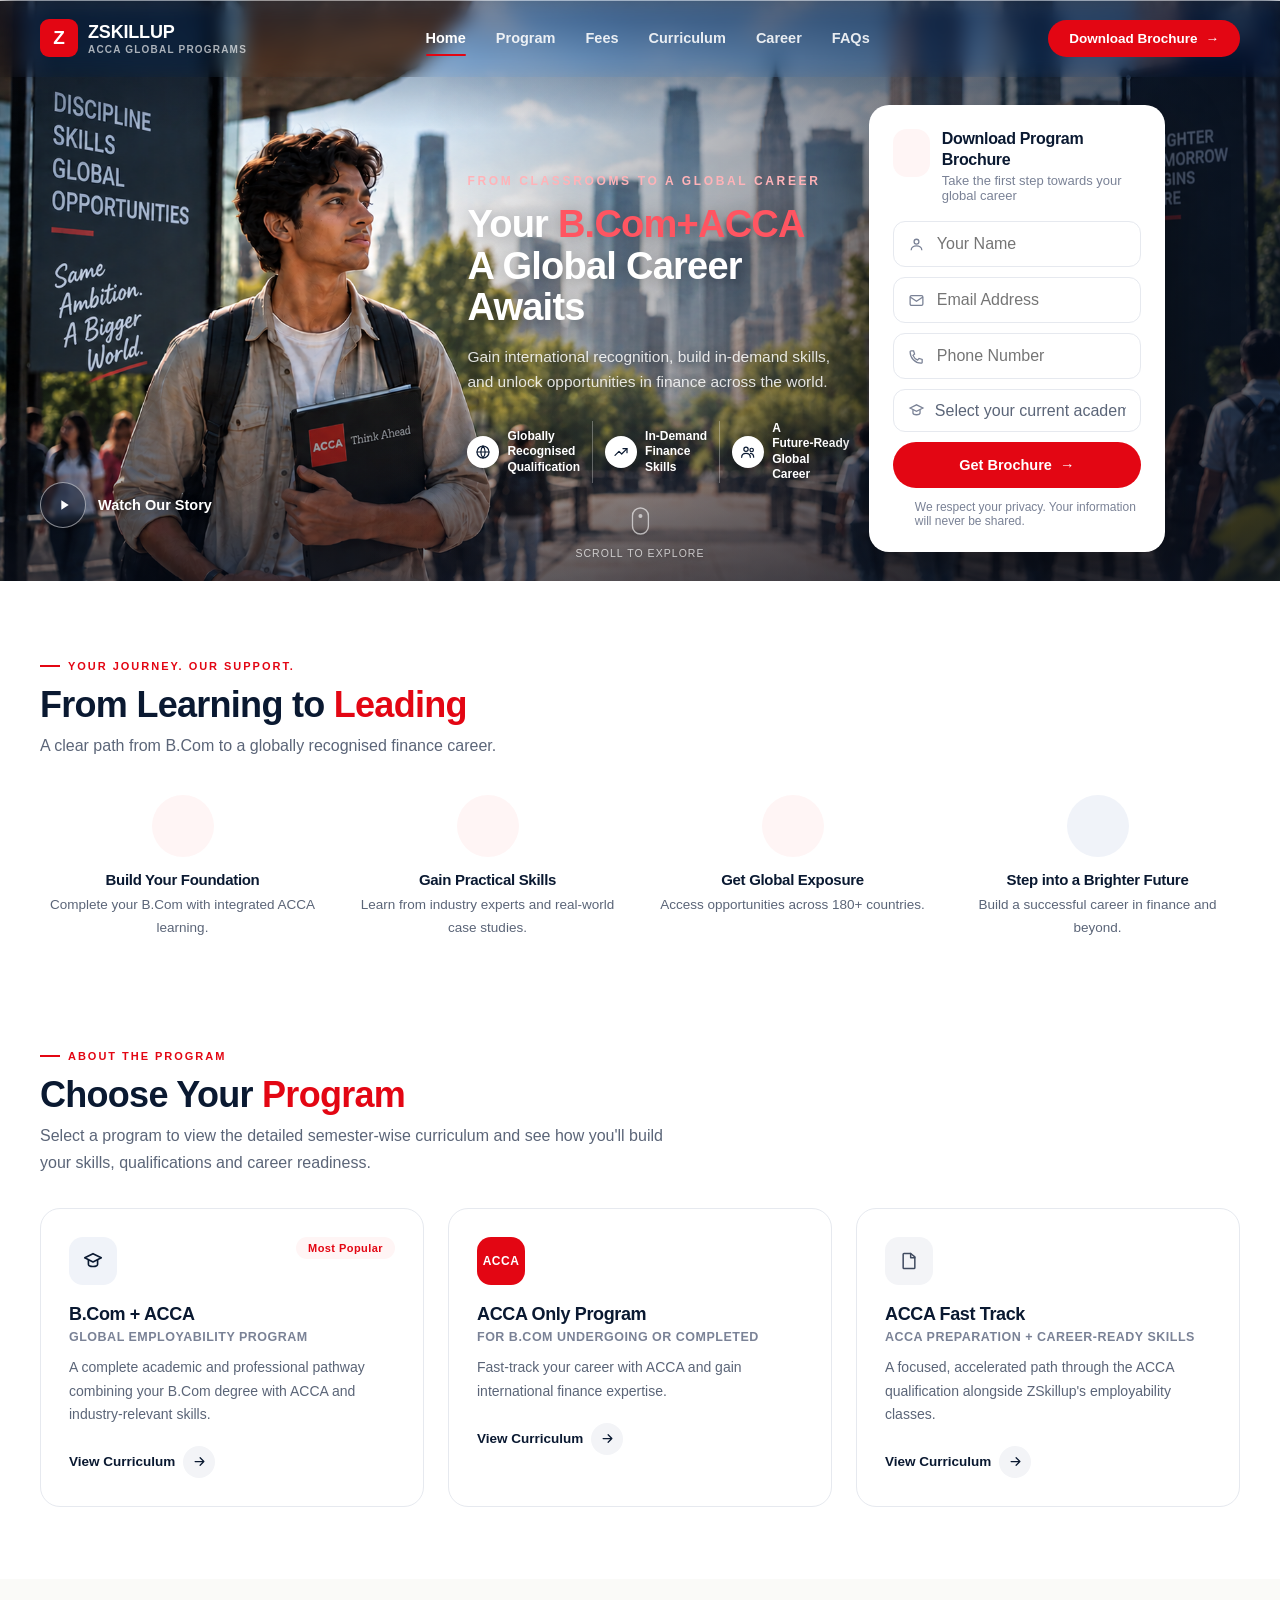
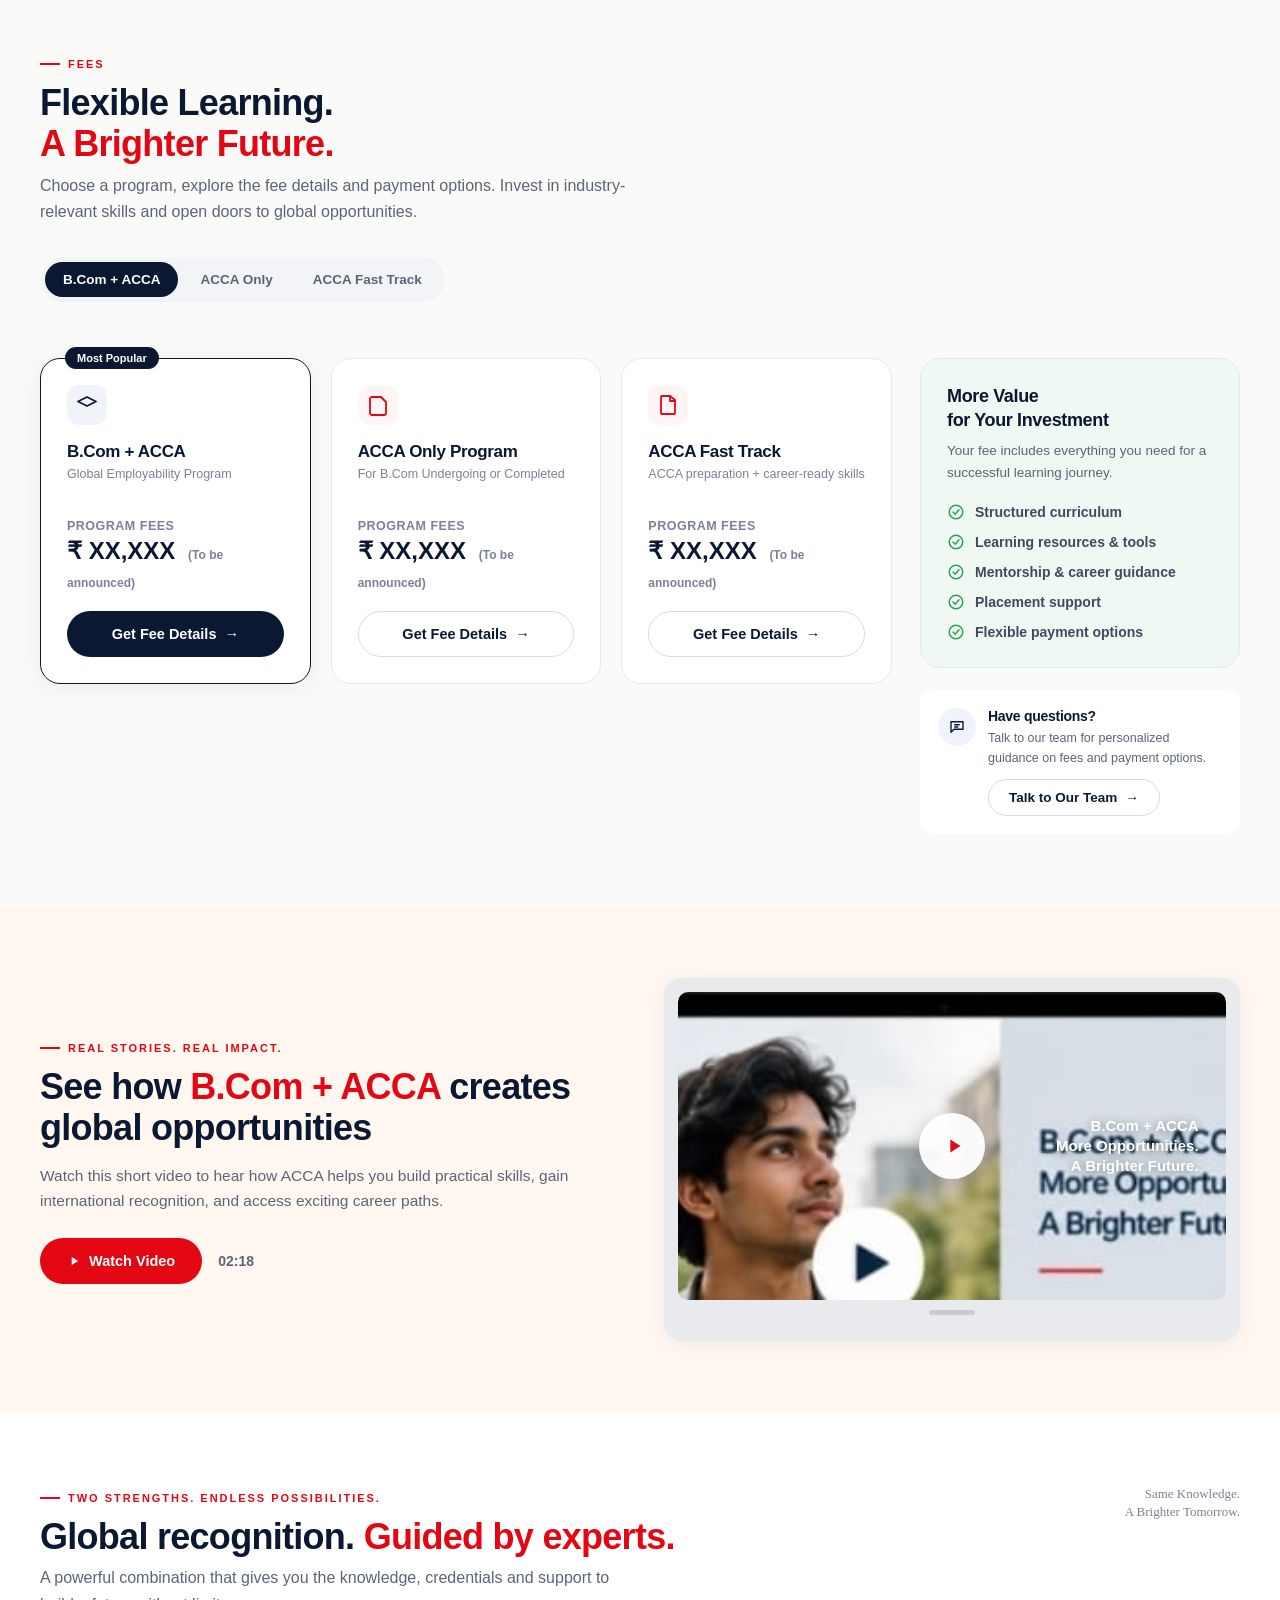
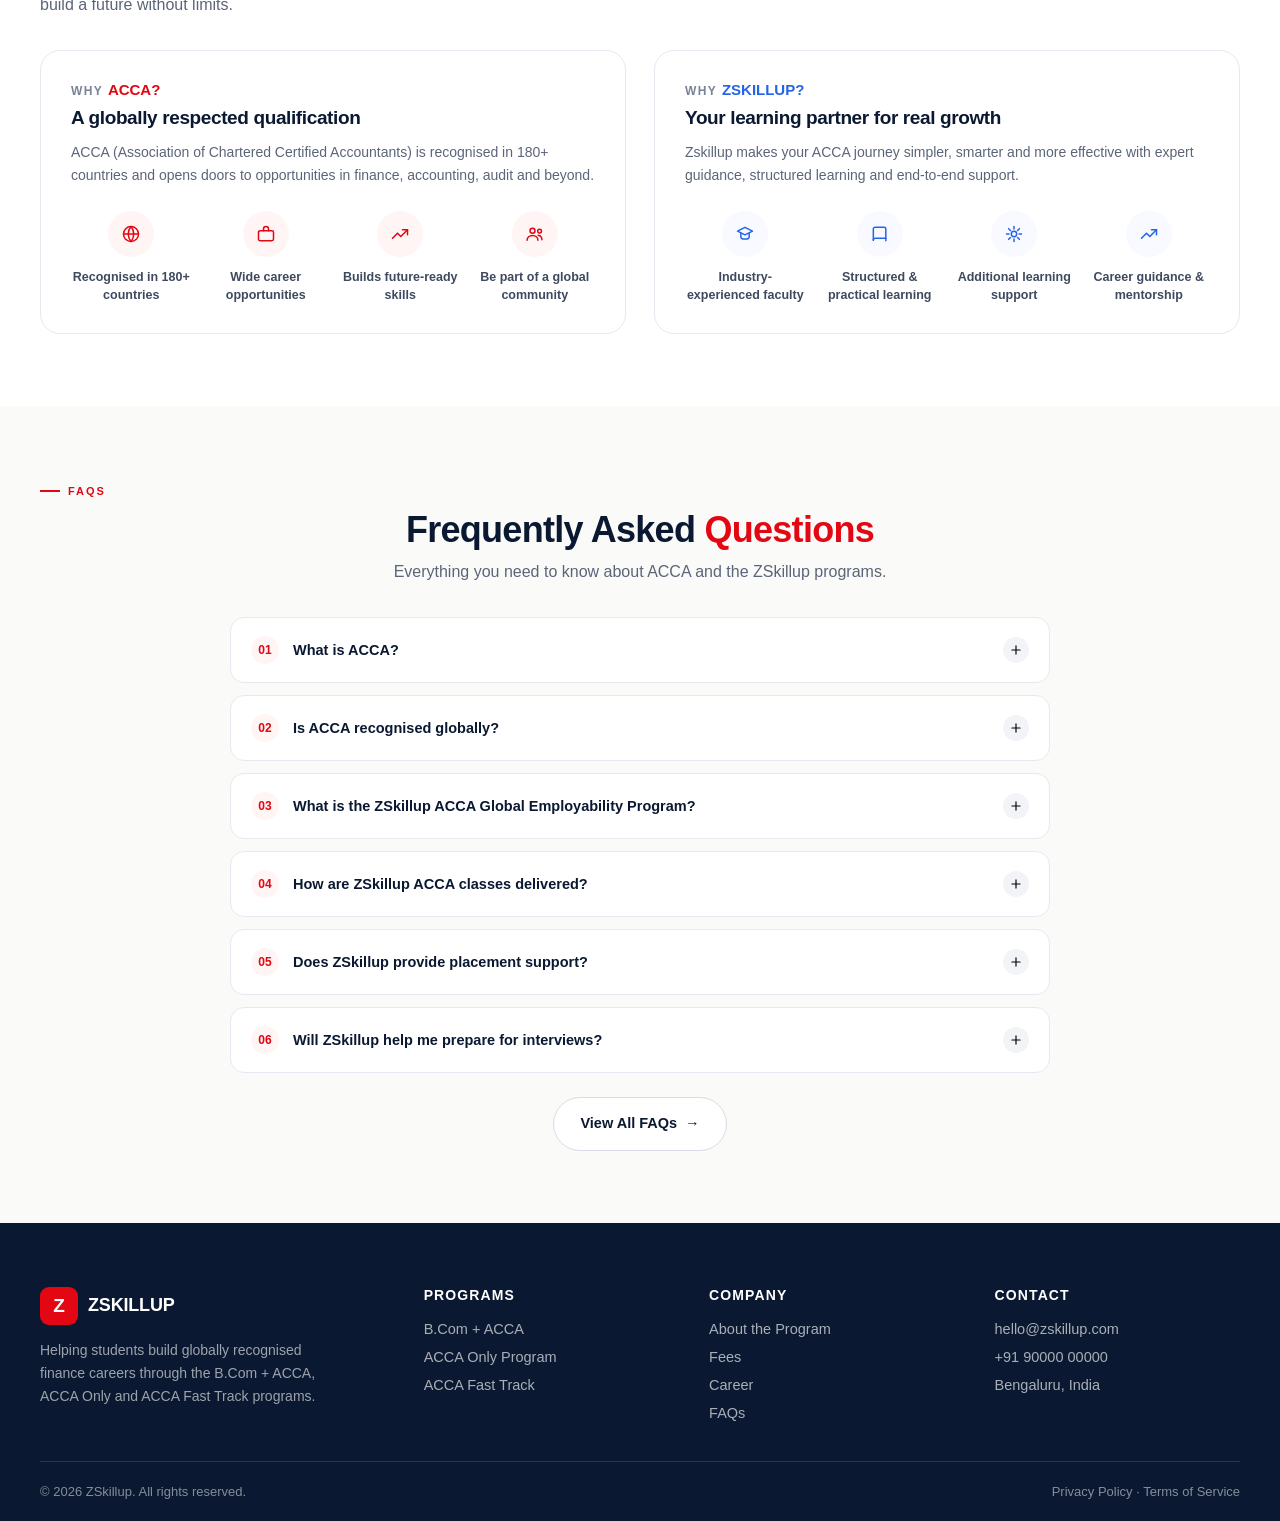
==== commit 2b8d0de5: "Use the provided source photo as the hero's real background image Replace the placeholder cutout wit" ====
--- a/index.html
+++ b/index.html
@@ -24,37 +24,46 @@
 body.home .site-header:not(.is-scrolled) .nav-links a.active { color: #fff; }
 body.home .site-header:not(.is-scrolled) .nav-toggle span { background: #fff; }
 
-.hero { position: relative; background: var(--navy); overflow: hidden; margin-top: -76px; }
+.hero {
+  position: relative; overflow: hidden; margin-top: -76px; background: var(--navy);
+  background-image: url('assets/images/hero-bg.png');
+  background-repeat: no-repeat; background-size: cover; background-position: center center;
+  aspect-ratio: 1864 / 844; min-height: 540px; max-height: 780px;
+  display: flex; flex-direction: column; justify-content: center;
+}
 .hero::before {
-  content: ""; position: absolute; inset: 0;
-  background: radial-gradient(1100px 500px at 20% 0%, rgba(227,6,19,.16), transparent 60%),
-              radial-gradient(900px 500px at 90% 10%, rgba(37,99,235,.16), transparent 60%);
+  content: ""; position: absolute; inset: 0; pointer-events: none;
+  background: linear-gradient(100deg, rgba(6,14,30,0) 32%, rgba(6,14,30,.22) 48%, rgba(6,14,30,.55) 76%, rgba(6,14,30,.68) 100%),
+              linear-gradient(to top, rgba(6,14,30,.55) 0%, rgba(6,14,30,0) 34%),
+              linear-gradient(to bottom, rgba(6,14,30,.5) 0%, rgba(6,14,30,0) 22%);
 }
 .hero-inner {
-  position: relative; display: grid; grid-template-columns: 370px 1fr 330px; align-items: center; column-gap: 24px;
-  padding-top: 118px; padding-bottom: 64px; box-sizing: border-box;
+  position: relative; z-index: 2; display: flex; align-items: center; gap: 32px;
+  padding-top: 76px; padding-right: 6%; box-sizing: border-box; width: 100%;
 }
 .hero-eyebrow { font-size: 12px; font-weight: 800; letter-spacing: .22em; color: #ffb3b8; text-transform: uppercase; margin-bottom: 16px; }
-.hero-copy { max-width: 400px; }
-.hero h1 { color: #fff; font-size: clamp(28px, 3vw, 38px); }
+.hero-copy { margin-left: 40%; max-width: 420px; flex-shrink: 1; min-width: 0; }
+.hero h1 { color: #fff; font-size: clamp(28px, 3vw, 38px); text-shadow: 0 2px 18px rgba(0,0,0,.35); }
 .hero h1 .accent-red { color: #ff5561; }
-.hero p.lead { color: rgba(255,255,255,.72); font-size: 15.5px; margin-top: 16px; }
+.hero p.lead { color: rgba(255,255,255,.85); font-size: 15.5px; margin-top: 16px; text-shadow: 0 1px 10px rgba(0,0,0,.35); }
 .hero-benefits { display: flex; margin-top: 26px; }
-.hero-benefit { display: flex; align-items: center; gap: 8px; color: rgba(255,255,255,.92); font-size: 12px; font-weight: 600; line-height: 1.3; padding: 0 12px; border-left: 1px solid rgba(255,255,255,.18); }
+.hero-benefit { display: flex; align-items: center; gap: 8px; color: #fff; font-size: 12px; font-weight: 600; line-height: 1.3; padding: 0 12px; border-left: 1px solid rgba(255,255,255,.3); text-shadow: 0 1px 8px rgba(0,0,0,.4); }
 .hero-benefit:first-child { padding-left: 0; border-left: none; }
-.hero-benefit .ico { width: 32px; height: 32px; border-radius: 999px; background: #fff; display: flex; align-items: center; justify-content: center; flex-shrink: 0; }
+.hero-benefit .ico { width: 32px; height: 32px; border-radius: 999px; background: #fff; display: flex; align-items: center; justify-content: center; flex-shrink: 0; box-shadow: 0 2px 10px rgba(0,0,0,.25); }
 .hero-benefit svg { width: 16px; height: 16px; stroke: var(--navy); }
 
-.hero-media { position: relative; align-self: stretch; display: flex; align-items: flex-end; justify-content: center; }
-.hero-media img { width: 100%; height: 100%; object-fit: contain; object-position: center bottom; }
-.hero-watch { position: absolute; left: 0; bottom: 20%; display: flex; align-items: center; gap: 12px; color: #fff; font-weight: 700; font-size: 14.5px; z-index: 2; }
-.play-dot { width: 46px; height: 46px; border-radius: 999px; background: rgba(255,255,255,.16); border: 1px solid rgba(255,255,255,.35); display: flex; align-items: center; justify-content: center; transition: background .15s ease; flex-shrink: 0; }
-.hero-watch:hover .play-dot { background: rgba(255,255,255,.28); }
+.hero-watch {
+  position: absolute; left: max(24px, calc((100% - 1280px) / 2 + 40px)); bottom: 9%;
+  display: flex; align-items: center; gap: 12px; color: #fff; font-weight: 700; font-size: 14.5px; z-index: 2;
+  text-shadow: 0 1px 8px rgba(0,0,0,.4);
+}
+.play-dot { width: 46px; height: 46px; border-radius: 999px; background: rgba(10,20,40,.45); border: 1px solid rgba(255,255,255,.5); display: flex; align-items: center; justify-content: center; transition: background .15s ease; flex-shrink: 0; backdrop-filter: blur(2px); }
+.hero-watch:hover .play-dot { background: rgba(10,20,40,.65); }
 .play-dot svg { width: 16px; height: 16px; fill: #fff; margin-left: 2px; }
 
 .brochure-card {
-  background: #fff; border-radius: var(--radius-lg); padding: 24px; box-shadow: 0 24px 60px rgba(0,0,0,.35);
-  position: relative; z-index: 2; align-self: center;
+  background: #fff; border-radius: var(--radius-lg); padding: 24px; box-shadow: 0 24px 60px rgba(0,0,0,.45);
+  position: relative; z-index: 2; margin-left: auto; width: 320px; flex-shrink: 0;
 }
 .brochure-card h3 { font-size: 16px; }
 .brochure-card .sub { font-size: 13px; color: var(--gray-500); margin-top: 2px; }
@@ -69,23 +78,30 @@
 .privacy-note { display: flex; gap: 8px; align-items: flex-start; font-size: 12px; color: var(--gray-500); margin-top: 12px; }
 .privacy-note svg { width: 14px; height: 14px; margin-top: 1px; flex-shrink: 0; }
 
-.scroll-hint { position: absolute; left: 50%; bottom: 26px; transform: translateX(-50%); text-align: center; z-index: 2; }
-.scroll-hint span { display: block; font-size: 10.5px; color: rgba(255,255,255,.55); letter-spacing: .1em; text-transform: uppercase; margin-top: 8px; }
-
-@media (max-width: 1080px) {
-  .hero-inner { grid-template-columns: 280px 1fr 300px; column-gap: 18px; padding-top: 110px; padding-bottom: 60px; }
-  .hero-copy { max-width: 320px; }
-}
-@media (max-width: 900px) {
-  .hero-inner { display: flex; flex-direction: column; align-items: center; text-align: center; padding-top: 104px; padding-bottom: 56px; gap: 28px; }
-  .hero-copy { order: 1; width: 100%; max-width: 480px; box-sizing: border-box; }
+.scroll-hint { position: absolute; left: 50%; bottom: 22px; transform: translateX(-50%); text-align: center; z-index: 2; }
+.scroll-hint span { display: block; font-size: 10.5px; color: rgba(255,255,255,.7); letter-spacing: .1em; text-transform: uppercase; margin-top: 8px; text-shadow: 0 1px 6px rgba(0,0,0,.4); }
+
+@media (max-width: 1450px) {
+  .hero-inner { padding-right: 9%; }
+  .hero-copy { margin-left: 38%; max-width: 380px; }
+  .brochure-card { width: 296px; }
+}
+@media (max-width: 1240px) {
+  .hero-inner { padding-right: 11%; }
+  .hero-copy { margin-left: 36%; max-width: 340px; }
+  .brochure-card { width: 280px; }
+}
+@media (max-width: 1100px) {
+  .hero { aspect-ratio: auto; min-height: 0; max-height: none; background-position: 34% center; }
+  .hero-inner { flex-direction: column; align-items: center; text-align: center; padding-top: 100px; padding-right: 0; padding-bottom: 40px; gap: 28px; }
+  .hero-copy { order: 1; margin-left: 0; width: 100%; max-width: 480px; box-sizing: border-box; }
   .hero-benefits { justify-content: center; flex-wrap: wrap; row-gap: 14px; }
-  .hero-media { order: 2; align-self: center; height: 320px; width: 260px; }
-  .hero-watch { left: 50%; transform: translateX(-50%); bottom: 10px; }
-  .brochure-card { order: 3; width: 100%; max-width: 420px; box-sizing: border-box; }
-}
-@media (max-width: 480px) {
-  .hero-media { height: 240px; width: 200px; }
+  .hero-watch { position: static; transform: none; justify-content: center; margin-top: 4px; }
+  .brochure-card { order: 3; width: 100%; max-width: 420px; box-sizing: border-box; margin-left: 0; }
+  .scroll-hint { position: static; transform: none; margin: 28px 0 12px; }
+}
+@media (max-width: 640px) {
+  .hero { background-position: 26% center; }
   .hero-benefit { font-size: 11.5px; padding: 0 8px; }
 }
 
@@ -230,14 +246,6 @@
   <!-- ============ HERO ============ -->
   <section class="hero">
     <div class="container hero-inner">
-      <div class="hero-media">
-        <img src="assets/images/hero-student.png" alt="ZSkillup student building a global finance career" loading="eager">
-        <a href="#video" class="hero-watch">
-          <span class="play-dot"><svg viewBox="0 0 24 24"><path d="M8 5v14l11-7z"/></svg></span>
-          Watch Our Story
-        </a>
-      </div>
-
       <div class="hero-copy">
         <div class="hero-eyebrow">From Classrooms to a Global Career</div>
         <h1>Your <span class="accent-red">B.Com+ACCA</span><br>A Global Career Awaits</h1>
@@ -279,6 +287,10 @@
         </div>
       </div>
     </div>
+    <a href="#video" class="hero-watch">
+      <span class="play-dot"><svg viewBox="0 0 24 24"><path d="M8 5v14l11-7z"/></svg></span>
+      Watch Our Story
+    </a>
     <div class="scroll-hint">
       <svg width="18" height="28" viewBox="0 0 18 28" fill="none" stroke="rgba(255,255,255,.6)" stroke-width="1.4"><rect x="1" y="1" width="16" height="26" rx="8"/><circle cx="9" cy="9" r="2" fill="rgba(255,255,255,.6)" stroke="none"/></svg>
       <span>Scroll to explore</span>
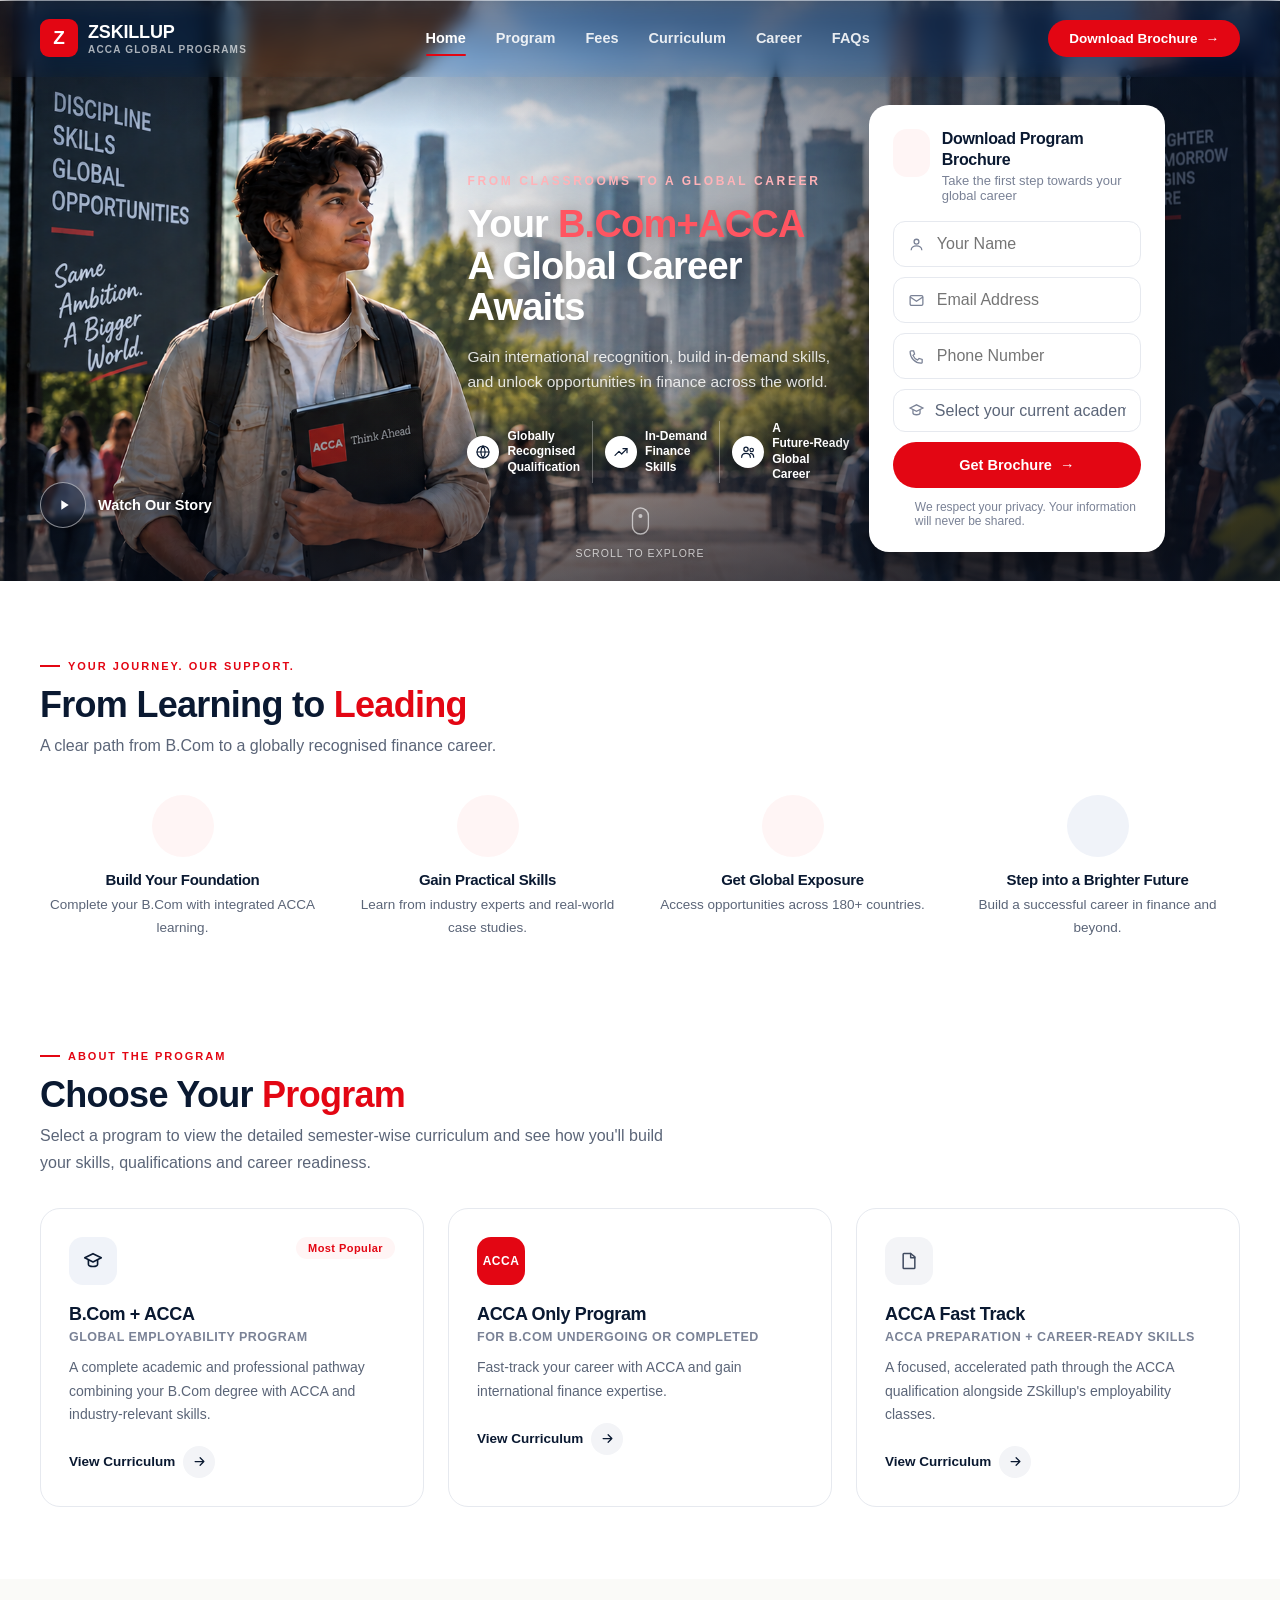
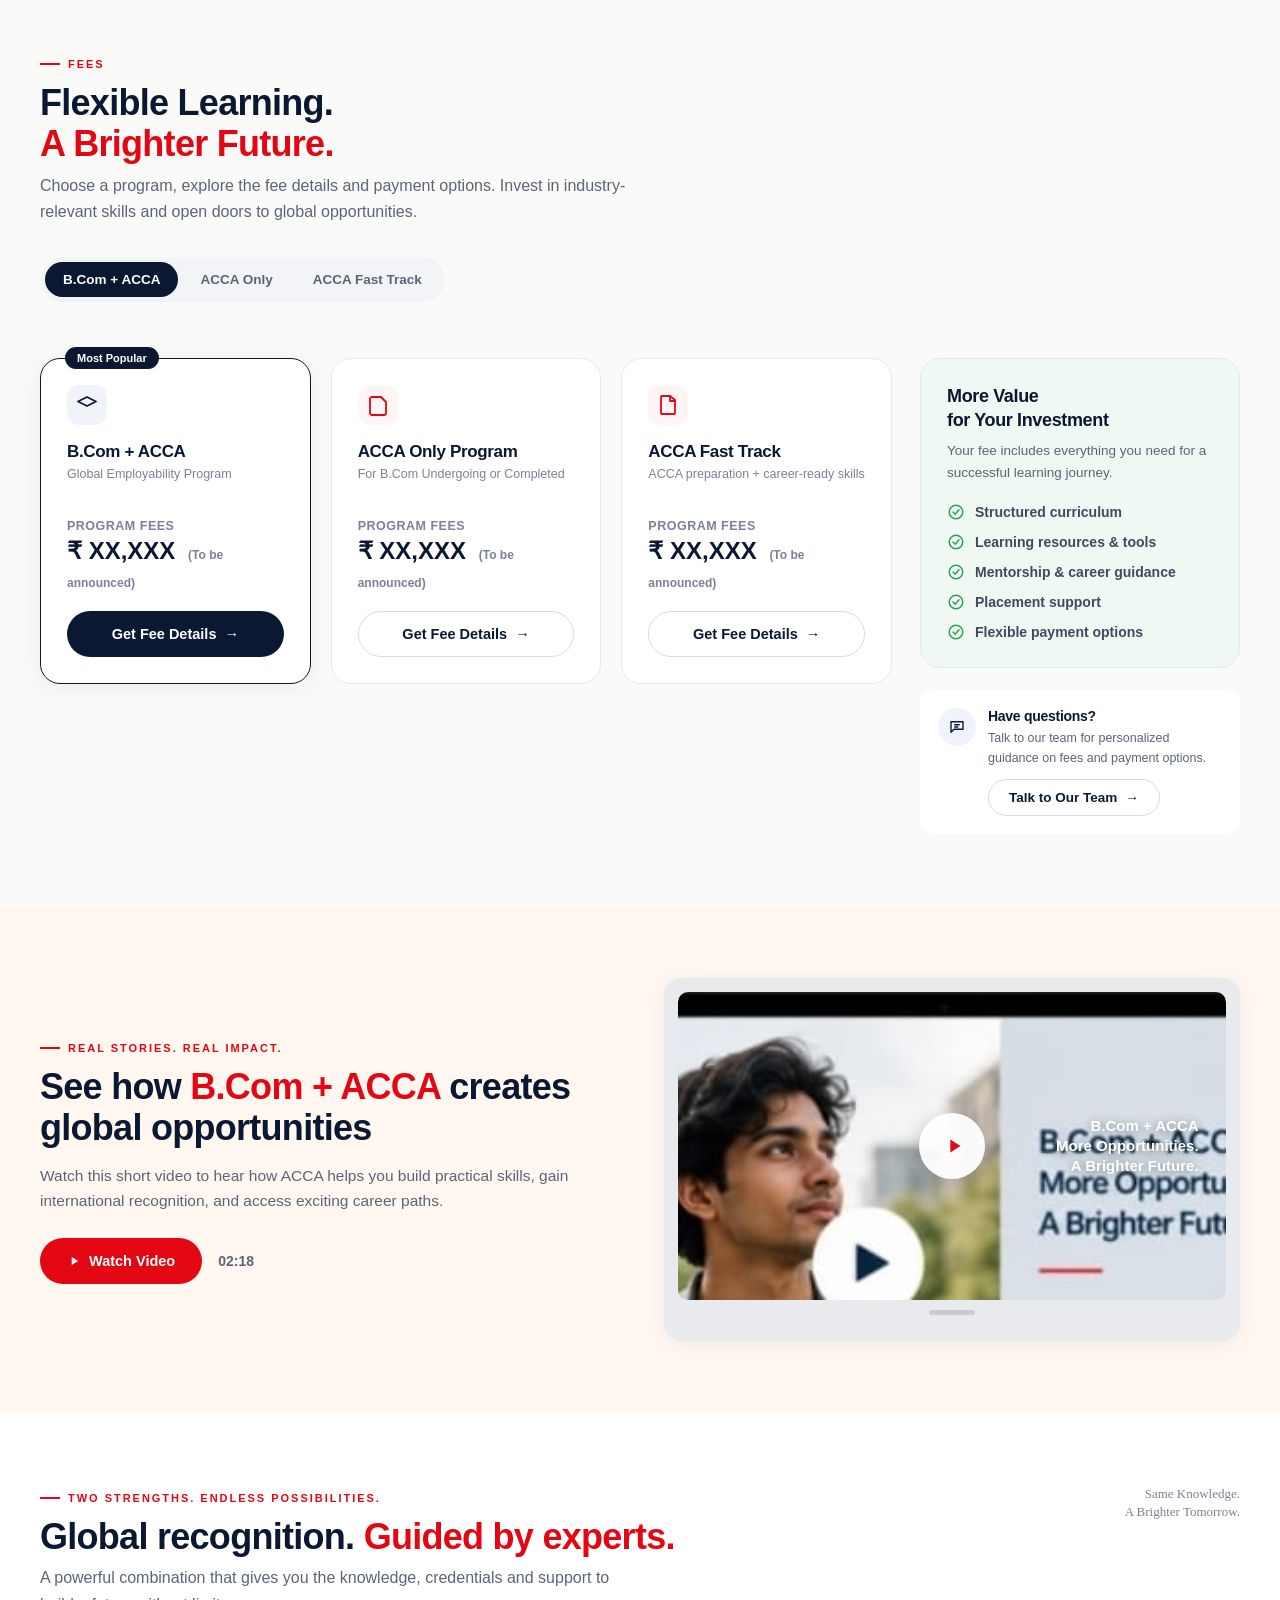
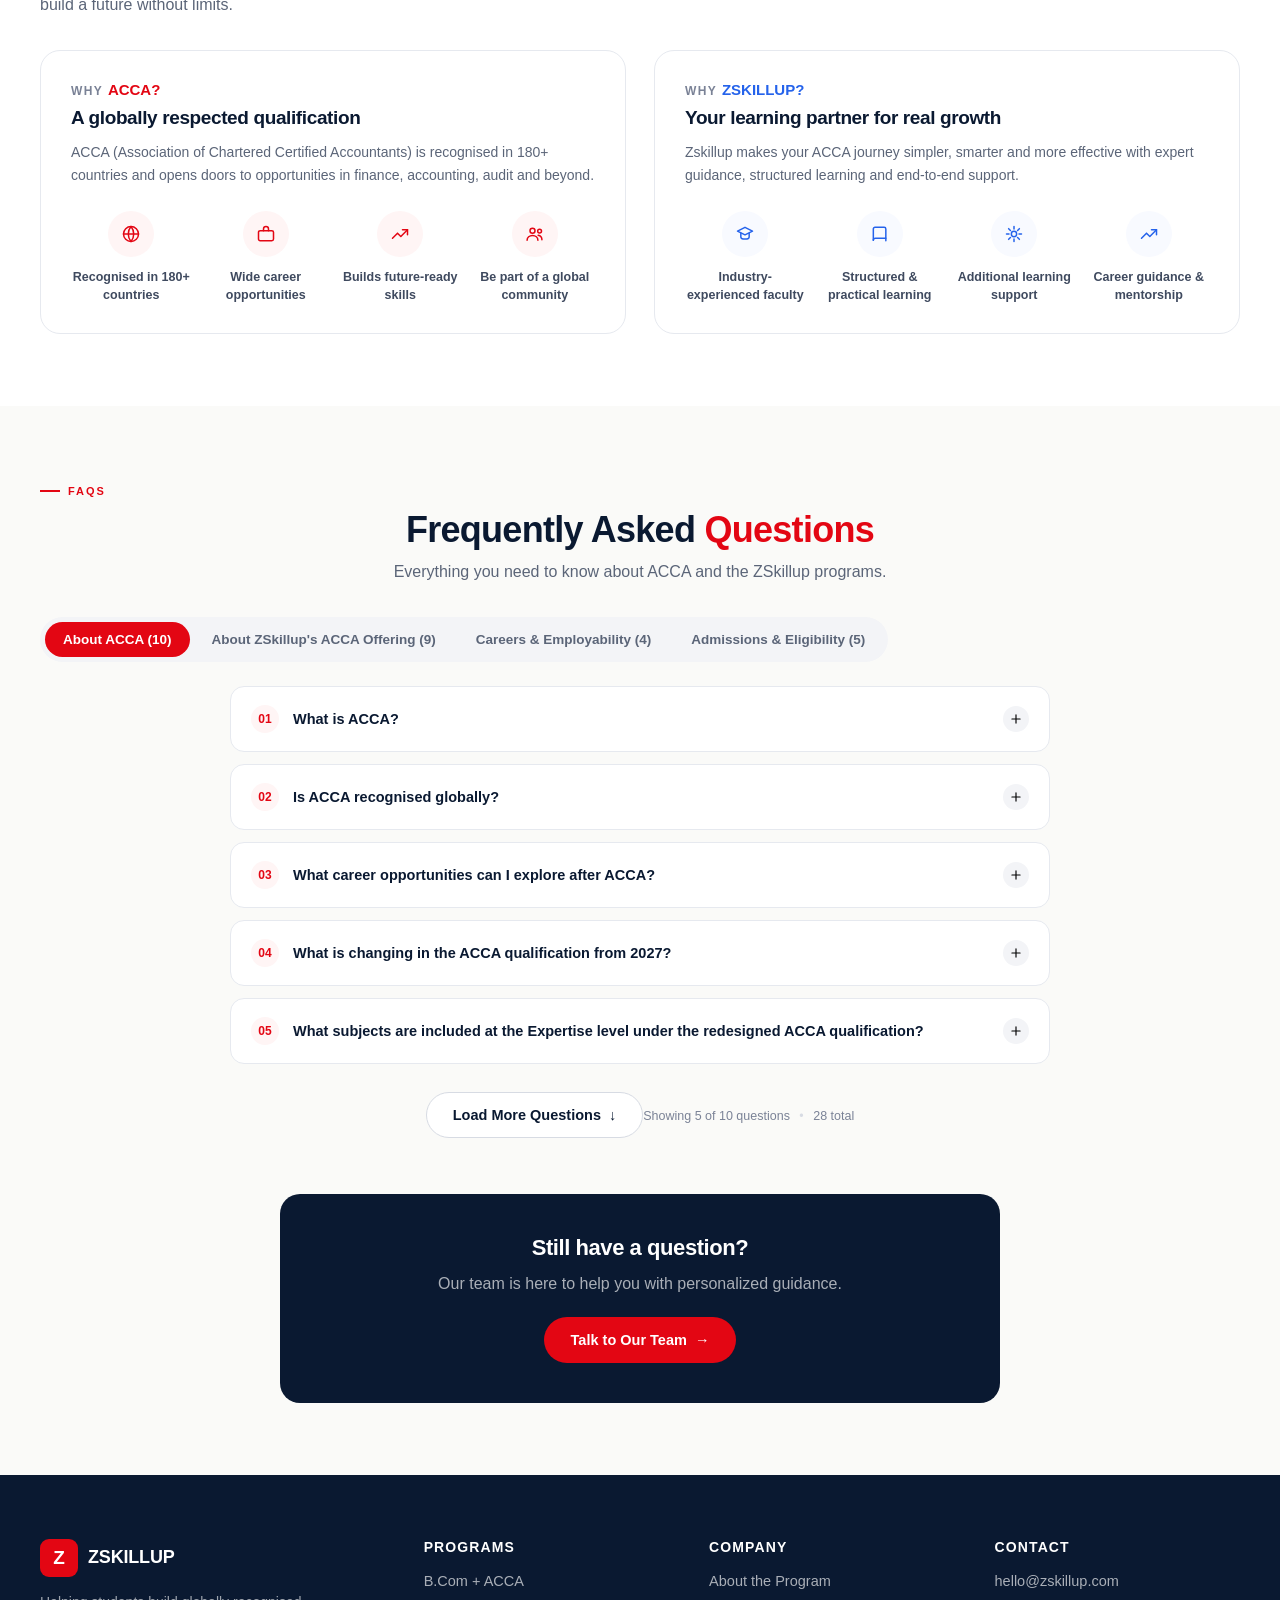
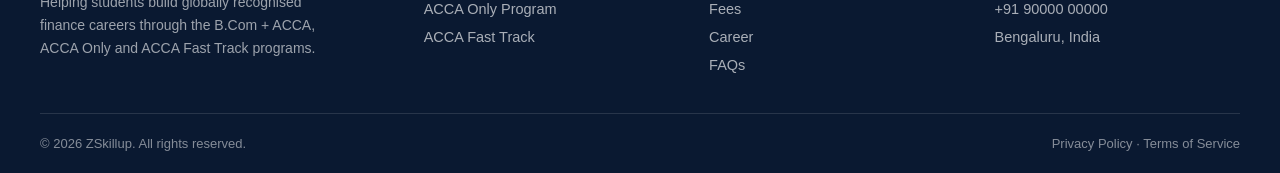
==== commit d23f13fb: "Fold the standalone FAQ page into the homepage FAQ section Remove the separate /faqs/ page entirely " ====
--- a/index.html
+++ b/index.html
@@ -209,6 +209,9 @@
 .strength-card.zskillup .strength-item .ico { background: var(--bg-blue-tint); color: var(--blue-dot); }
 .strength-item span { font-size: 12.5px; font-weight: 600; color: var(--gray-700); }
 @media (max-width: 640px) { .strength-grid { grid-template-columns: 1fr 1fr; } }
+
+/* Anchor-scroll target for the navbar's FAQs link, so the heading clears the sticky nav */
+#faqs { scroll-margin-top: 76px; }
 </style>
 </head>
 <body class="home">
@@ -230,7 +233,7 @@
         <li><a href="#fees">Fees</a></li>
         <li><a href="curriculum/bcom-acca/">Curriculum</a></li>
         <li><a href="career/">Career</a></li>
-        <li><a href="faqs/">FAQs</a></li>
+        <li><a href="#faqs">FAQs</a></li>
       </ul>
     </nav>
     <div class="nav-cta">
@@ -434,7 +437,7 @@
             <div>
               <h4>Have questions?</h4>
               <p>Talk to our team for personalized guidance on fees and payment options.</p>
-              <a href="faqs/#talk-to-team" class="btn btn-outline btn-sm">Talk to Our Team <span aria-hidden="true">&rarr;</span></a>
+              <a href="#talk-to-team" class="btn btn-outline btn-sm">Talk to Our Team <span aria-hidden="true">&rarr;</span></a>
             </div>
           </div>
         </div>
@@ -510,13 +513,18 @@
   </section>
 
   <!-- ============ FAQ (populated below) ============ -->
-  <section class="section section--alt" id="faqs-home" data-faq-root>
+  <section class="section section--alt" id="faqs" data-faq-root>
     <div class="container">
       <div class="eyebrow text-center" style="justify-content:center;">FAQs</div>
       <h2 class="text-center">Frequently Asked <span class="accent-red">Questions</span></h2>
-      <p class="mt-8 text-center" style="max-width:600px;">Everything you need to know about ACCA and the ZSkillup programs.</p>
+      <p class="mt-8 text-center" style="max-width:600px; margin-left:auto; margin-right:auto;">Everything you need to know about ACCA and the ZSkillup programs.</p>
       <div class="mt-32" data-faq-mount></div>
-      <p class="text-center mt-24"><a href="faqs/" class="btn btn-outline">View All FAQs <span aria-hidden="true">&rarr;</span></a></p>
+
+      <div class="faq-support" id="talk-to-team">
+        <h3>Still have a question?</h3>
+        <p>Our team is here to help you with personalized guidance.</p>
+        <a href="mailto:hello@zskillup.com" class="btn btn-primary">Talk to Our Team <span aria-hidden="true">&rarr;</span></a>
+      </div>
     </div>
   </section>
 </main>
@@ -551,9 +559,9 @@
   });
 });
 
-// Homepage FAQ preview: render first 5 questions (one per category, plus one extra) with shared accordion
+// Full FAQ section: category tabs + numbered accordion + load more (same engine as the rest of the site)
 if (window.ZFAQ_DATA && document.querySelector('[data-faq-mount]')) {
-  ZFAQRender(document.querySelector('[data-faq-mount]'), { preview: true, limit: 6 });
+  ZFAQRender(document.querySelector('[data-faq-mount]'), {});
 }
 </script>
 </body>
--- a/assets/css/style.css
+++ b/assets/css/style.css
@@ -394,9 +394,11 @@
 .faq-q { width: 100%; display: flex; align-items: center; gap: 14px; background: none; border: none; padding: 18px 20px; text-align: left; }
 .faq-num { font-size: 12px; font-weight: 800; color: var(--red); background: var(--bg-red-tint); border-radius: 999px; width: 28px; height: 28px; display: flex; align-items: center; justify-content: center; flex-shrink: 0; }
 .faq-q-text { flex: 1; font-weight: 700; font-size: 14.5px; color: var(--navy); }
-.faq-toggle { width: 26px; height: 26px; border-radius: 999px; background: var(--gray-100); display: flex; align-items: center; justify-content: center; flex-shrink: 0; transition: transform .2s ease, background .2s ease; }
+.faq-toggle { width: 26px; height: 26px; border-radius: 999px; background: var(--gray-100); display: flex; align-items: center; justify-content: center; flex-shrink: 0; transition: background .2s ease; }
 .faq-toggle svg { width: 14px; height: 14px; }
-.faq-item.is-open .faq-toggle { transform: rotate(45deg); background: var(--red); color: #fff; }
+.faq-toggle-v { transition: opacity .15s ease, transform .15s ease; transform-origin: center; }
+.faq-item.is-open .faq-toggle { background: var(--red); color: #fff; }
+.faq-item.is-open .faq-toggle-v { opacity: 0; transform: scaleY(0); }
 .faq-a { max-height: 0; overflow: hidden; transition: max-height .25s ease; }
 .faq-item.is-open .faq-a { max-height: 400px; }
 .faq-a p { padding: 0 20px 20px 62px; font-size: 14px; }
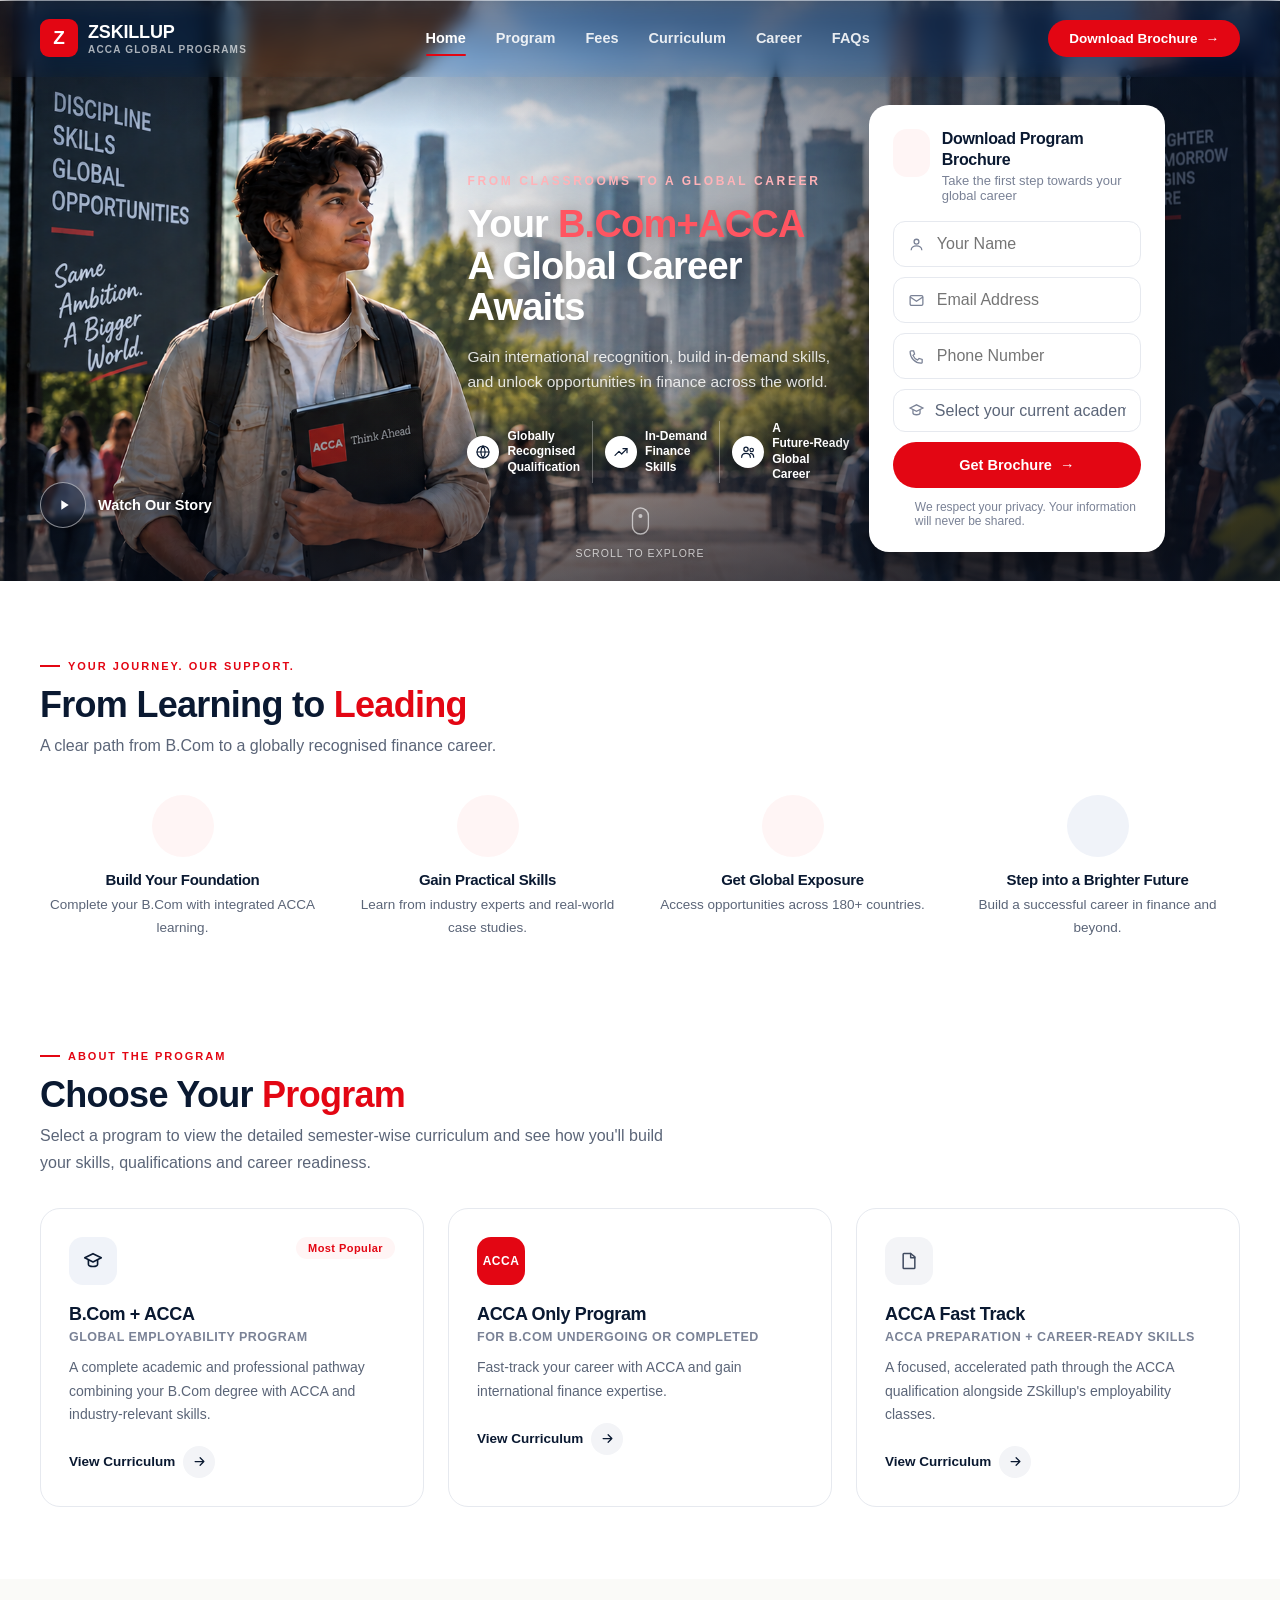
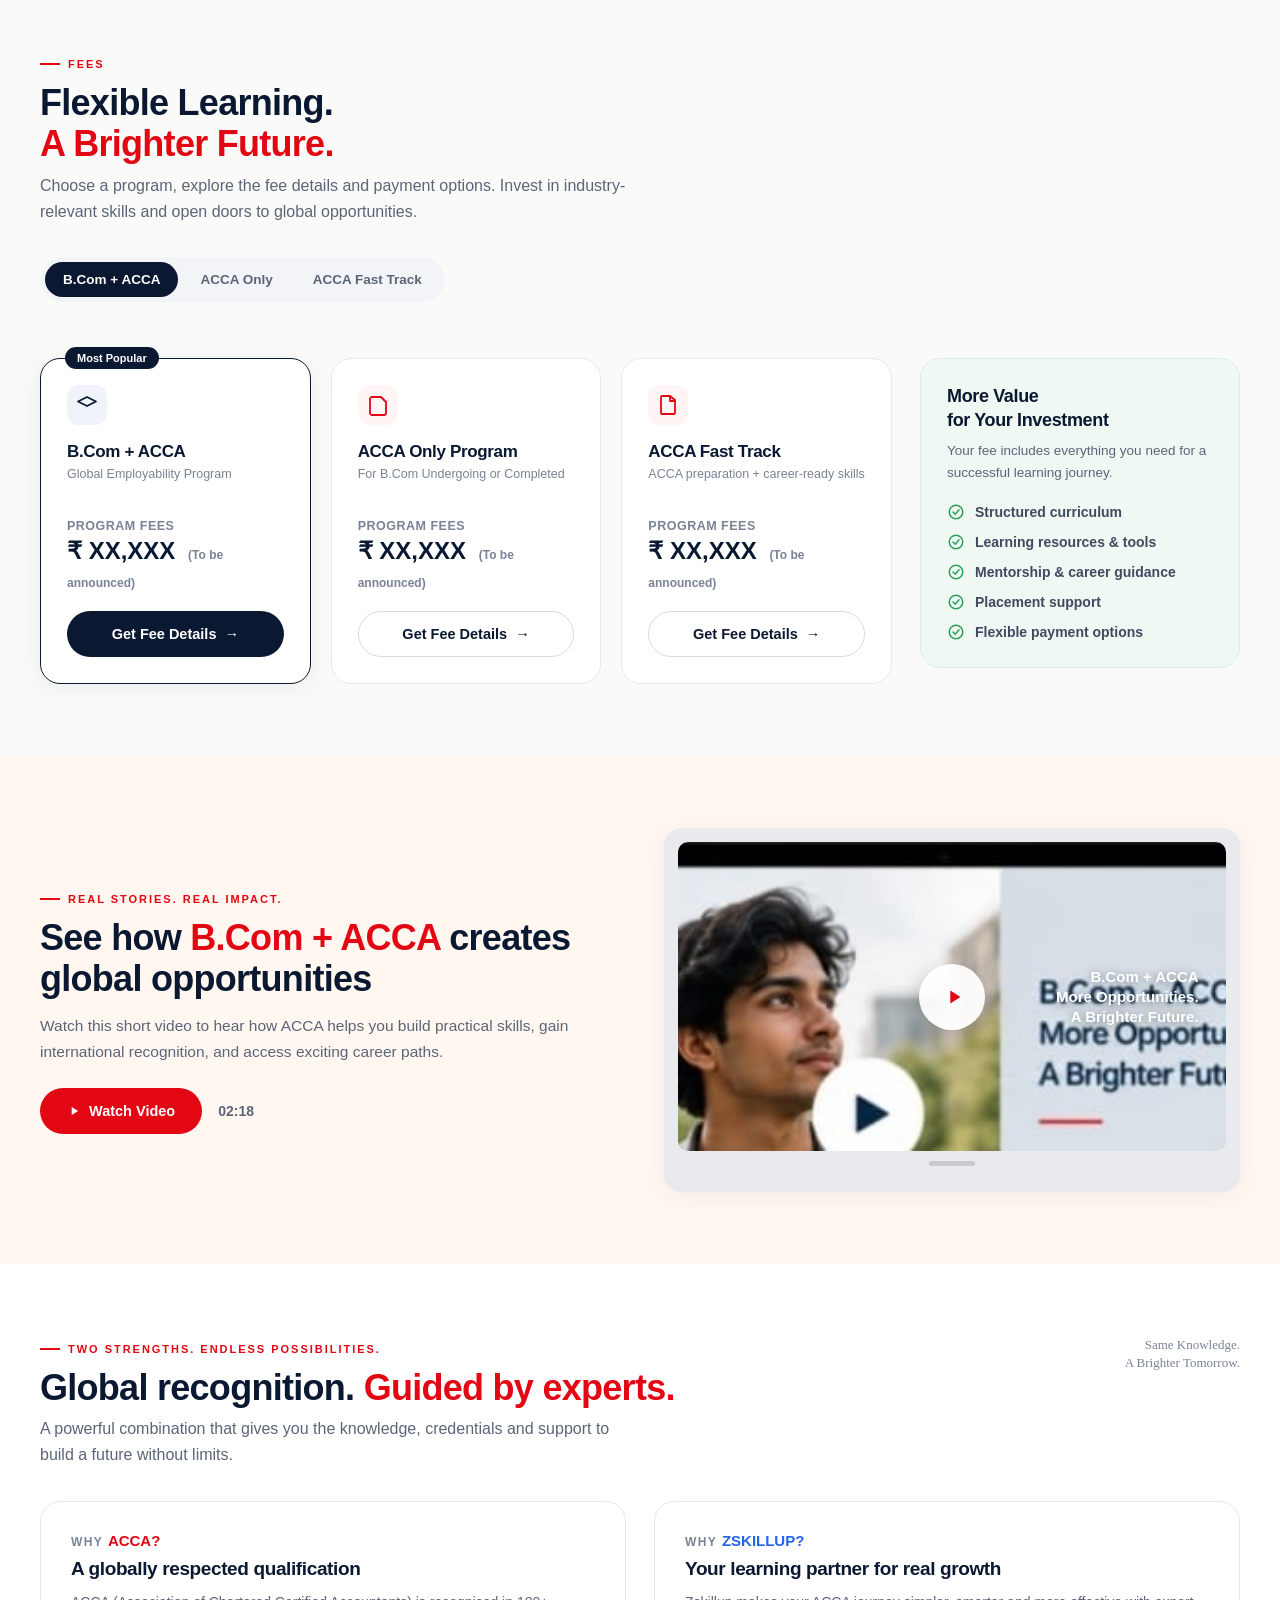
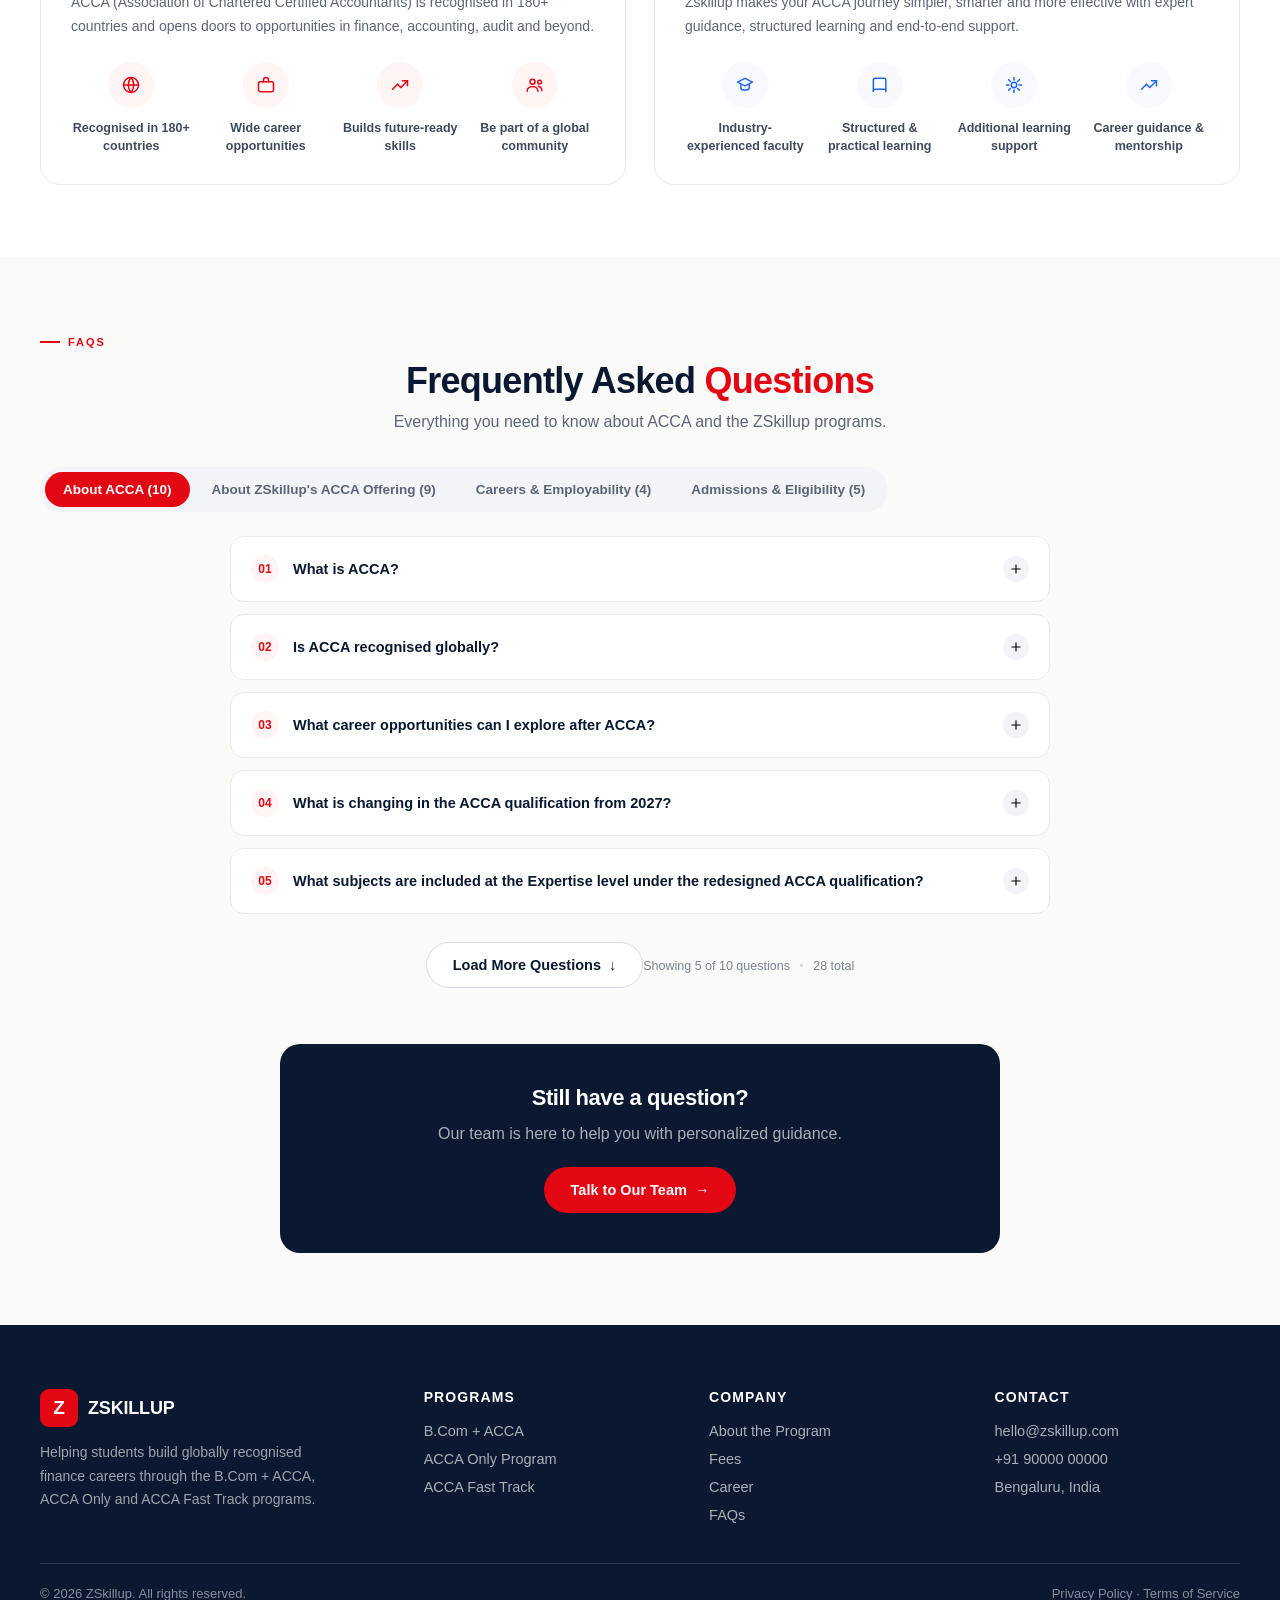
==== commit 7a16080f: "Remove the "Have questions?" card from the homepage Fees section Deletes the card, its heading, supp" ====
--- a/index.html
+++ b/index.html
@@ -160,11 +160,6 @@
 .value-list { margin-top: 18px; display: flex; flex-direction: column; gap: 12px; }
 .value-list li { display: flex; align-items: center; gap: 10px; font-size: 14px; color: var(--gray-700); font-weight: 600; }
 .value-list svg { width: 18px; height: 18px; color: #2E9E5B; flex-shrink: 0; }
-.have-questions { margin-top: 22px; background: #fff; border-radius: var(--radius-md); padding: 18px; display: flex; gap: 12px; align-items: flex-start; }
-.have-questions .ico { width: 38px; height: 38px; border-radius: 999px; background: var(--navy-soft); display: flex; align-items: center; justify-content: center; flex-shrink: 0; }
-.have-questions .ico svg { width: 18px; height: 18px; stroke: var(--navy); }
-.have-questions h4 { font-size: 14px; }
-.have-questions p { font-size: 12.5px; margin: 4px 0 10px; }
 @media (max-width: 980px) { .fees-layout { grid-template-columns: 1fr; } .fee-cards { grid-template-columns: 1fr; } }
 
 /* video */
@@ -432,14 +427,6 @@
               <li><svg viewBox="0 0 24 24" fill="none" stroke="currentColor" stroke-width="2" stroke-linecap="round" stroke-linejoin="round"><circle cx="12" cy="12" r="9"/><path d="m8 12 3 3 5-6"/></svg>Flexible payment options</li>
             </ul>
           </div>
-          <div class="have-questions">
-            <span class="ico"><svg viewBox="0 0 24 24" fill="none" stroke-width="1.8" stroke-linecap="round" stroke-linejoin="round"><path d="M4 5h16v10H8l-4 4Z"/><path d="M9 9h6M9 12h4"/></svg></span>
-            <div>
-              <h4>Have questions?</h4>
-              <p>Talk to our team for personalized guidance on fees and payment options.</p>
-              <a href="#talk-to-team" class="btn btn-outline btn-sm">Talk to Our Team <span aria-hidden="true">&rarr;</span></a>
-            </div>
-          </div>
         </div>
       </div>
     </div>
--- a/assets/css/style.css
+++ b/assets/css/style.css
@@ -302,19 +302,39 @@
 /* =========================================================
    Curriculum pages — shared components
    ========================================================= */
-.curr-hero { background: var(--navy); position: relative; overflow: hidden; padding: 48px 0 60px; }
-.curr-hero::before { content:""; position:absolute; inset:0; background: radial-gradient(1000px 480px at 10% 0%, rgba(227,6,19,.18), transparent 60%); }
-.curr-hero-grid { position: relative; display: grid; grid-template-columns: 1.15fr .85fr; gap: 40px; align-items: center; }
-.curr-hero h1 { color: #fff; }
-.curr-hero .accent-red { color: #ff5561; }
-.curr-hero p.lead { color: rgba(255,255,255,.72); font-size: 16px; max-width: 520px; margin-top: 16px; }
-.curr-hero-stats { display: flex; gap: 28px; margin-top: 30px; flex-wrap: wrap; }
-.curr-hero-stats div b { display:block; font-size: 22px; font-weight: 900; color:#fff; }
-.curr-hero-stats div span { font-size: 12px; color: rgba(255,255,255,.55); text-transform: uppercase; letter-spacing: .04em; }
-.curr-hero-photo { border-radius: 22px; overflow: hidden; background: linear-gradient(160deg,#1b2c50,#0a1931); aspect-ratio: 4/4.2; position: relative; display:flex; align-items:flex-end; }
-.curr-hero-photo img { width:100%; height:100%; object-fit: contain; object-position: center bottom; }
-.curr-hero-photo .chip { position:absolute; top:18px; left:18px; background:rgba(255,255,255,.95); border-radius: 12px; padding: 10px 14px; font-family:"Segoe Print","Comic Sans MS",cursive; font-size: 13px; color: var(--navy); line-height:1.3; max-width: 190px; }
-@media (max-width: 900px) { .curr-hero-grid { grid-template-columns: 1fr; } }
+.curr-hero { background: #F6F9FE; position: relative; overflow: hidden; }
+.curr-hero-visual {
+  position: absolute; top: 0; right: 0; bottom: 0; width: 37%;
+  background-image: url('../images/curriculum-hero-bg.png');
+  background-size: cover; background-position: right center; background-repeat: no-repeat;
+}
+.curr-hero-inner { position: relative; z-index: 2; padding-bottom: 56px; }
+.curr-hero .breadcrumb { padding-top: 22px; margin-bottom: 4px; }
+.curr-hero-copy { max-width: 600px; padding-right: 32px; }
+.curr-hero-eyebrow { color: var(--red); font-weight: 800; font-size: 13px; letter-spacing: .08em; text-transform: uppercase; margin-top: 22px; margin-bottom: 14px; }
+.curr-hero h1 { color: var(--navy); font-size: clamp(30px, 3.6vw, 44px); line-height: 1.14; }
+.curr-hero .accent-red { color: var(--red); }
+.curr-hero p.lead { color: var(--gray-600); font-size: 16px; max-width: 540px; margin-top: 16px; }
+.curr-hero-features { display: flex; gap: 26px; margin-top: 34px; flex-wrap: wrap; }
+.curr-feature { display: flex; align-items: center; gap: 12px; }
+.curr-feature .ico { width: 44px; height: 44px; border-radius: 999px; display: flex; align-items: center; justify-content: center; flex-shrink: 0; background: var(--bg-red-tint); color: var(--red); }
+.curr-feature .ico.blue { background: var(--bg-blue-tint); color: var(--blue-dot); }
+.curr-feature .ico svg { width: 20px; height: 20px; }
+.curr-feature b { display: block; font-size: 14.5px; color: var(--navy); }
+.curr-feature span { font-size: 12px; color: var(--gray-500); }
+
+@media (max-width: 900px) {
+  .curr-hero-visual { width: 32%; }
+  .curr-hero-copy { max-width: 100%; padding-right: 26%; }
+}
+@media (max-width: 640px) {
+  .curr-hero-visual { position: relative; top: auto; right: auto; bottom: auto; width: 100%; height: 200px; margin-bottom: 24px; }
+  .curr-hero-inner { padding-bottom: 40px; }
+  .curr-hero .breadcrumb { padding-top: 16px; flex-wrap: wrap; }
+  .curr-hero-copy { padding-right: 0; }
+  .curr-hero-eyebrow { margin-top: 18px; }
+  .curr-hero-features { gap: 20px; margin-top: 26px; }
+}
 
 .stepper-wrap { display: flex; align-items: center; overflow-x: auto; gap: 0; padding: 8px 2px 12px; scrollbar-width: none; }
 .stepper-wrap::-webkit-scrollbar { display: none; }
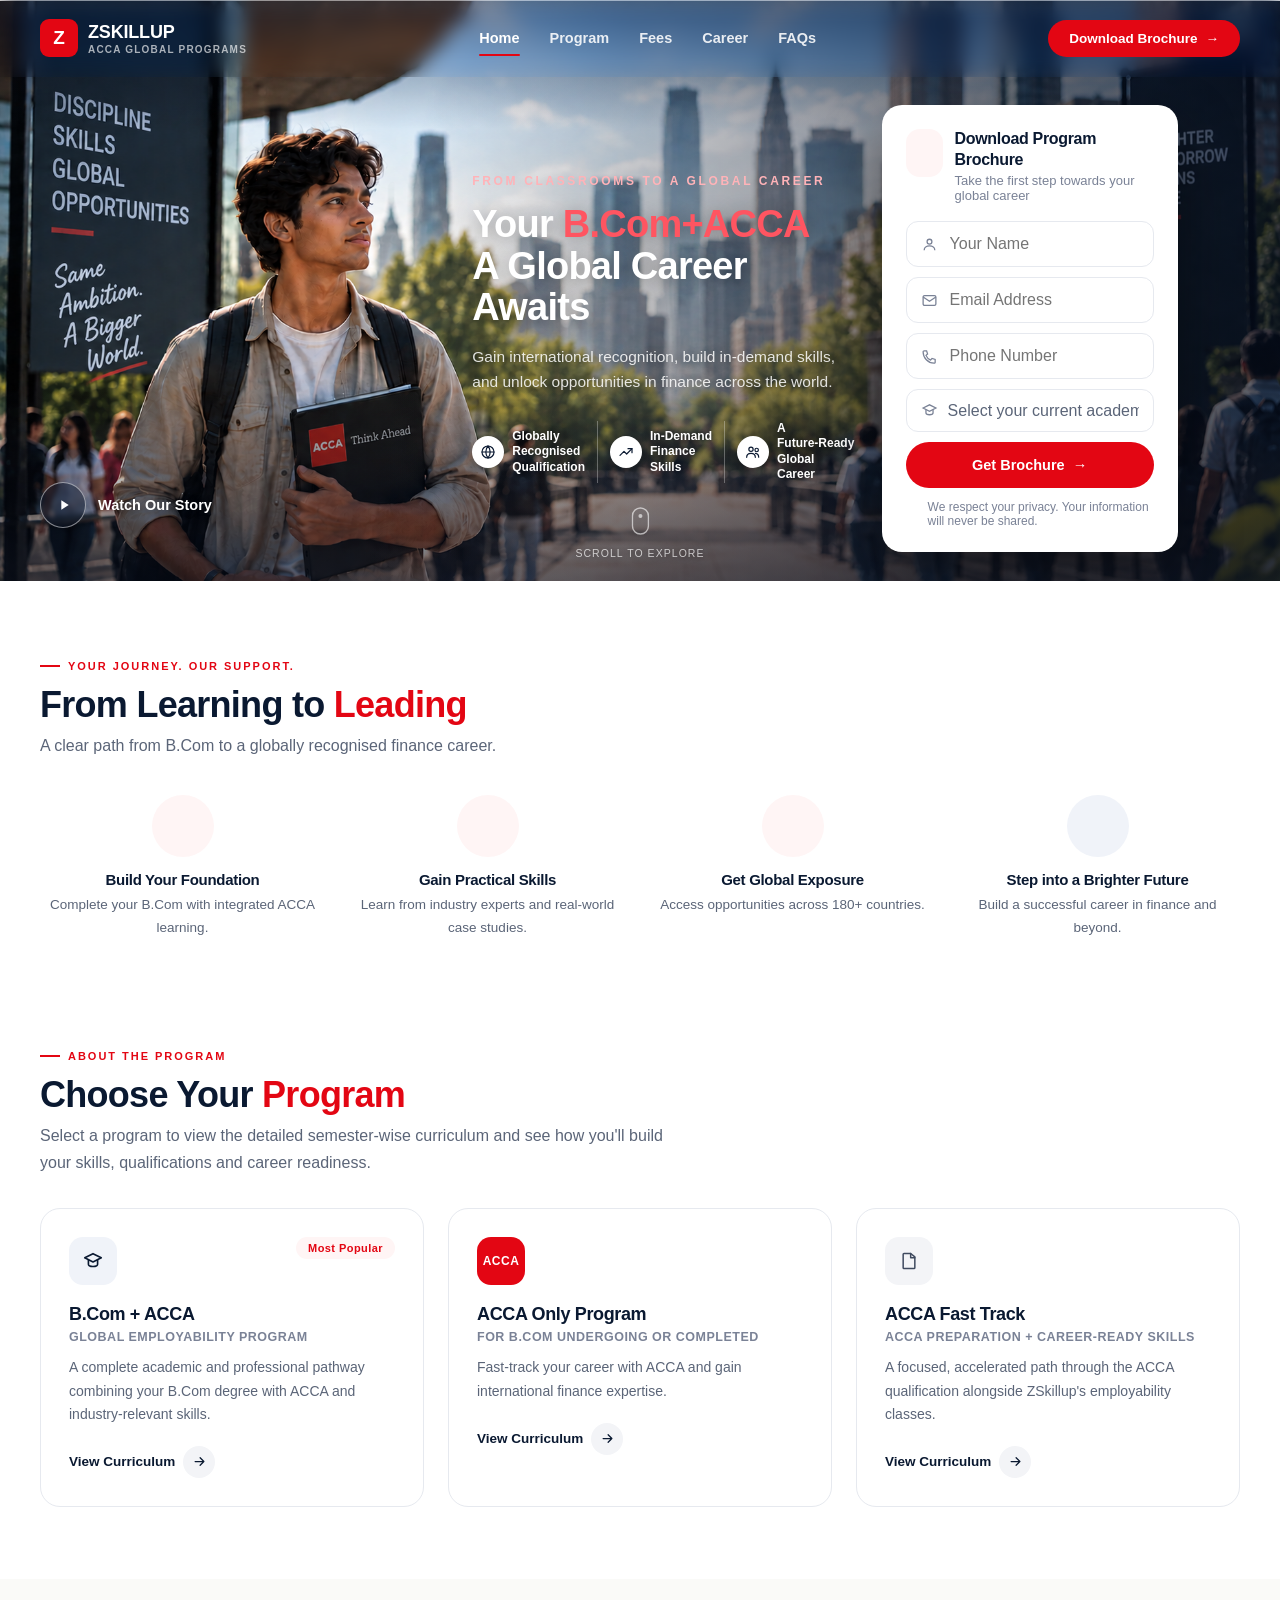
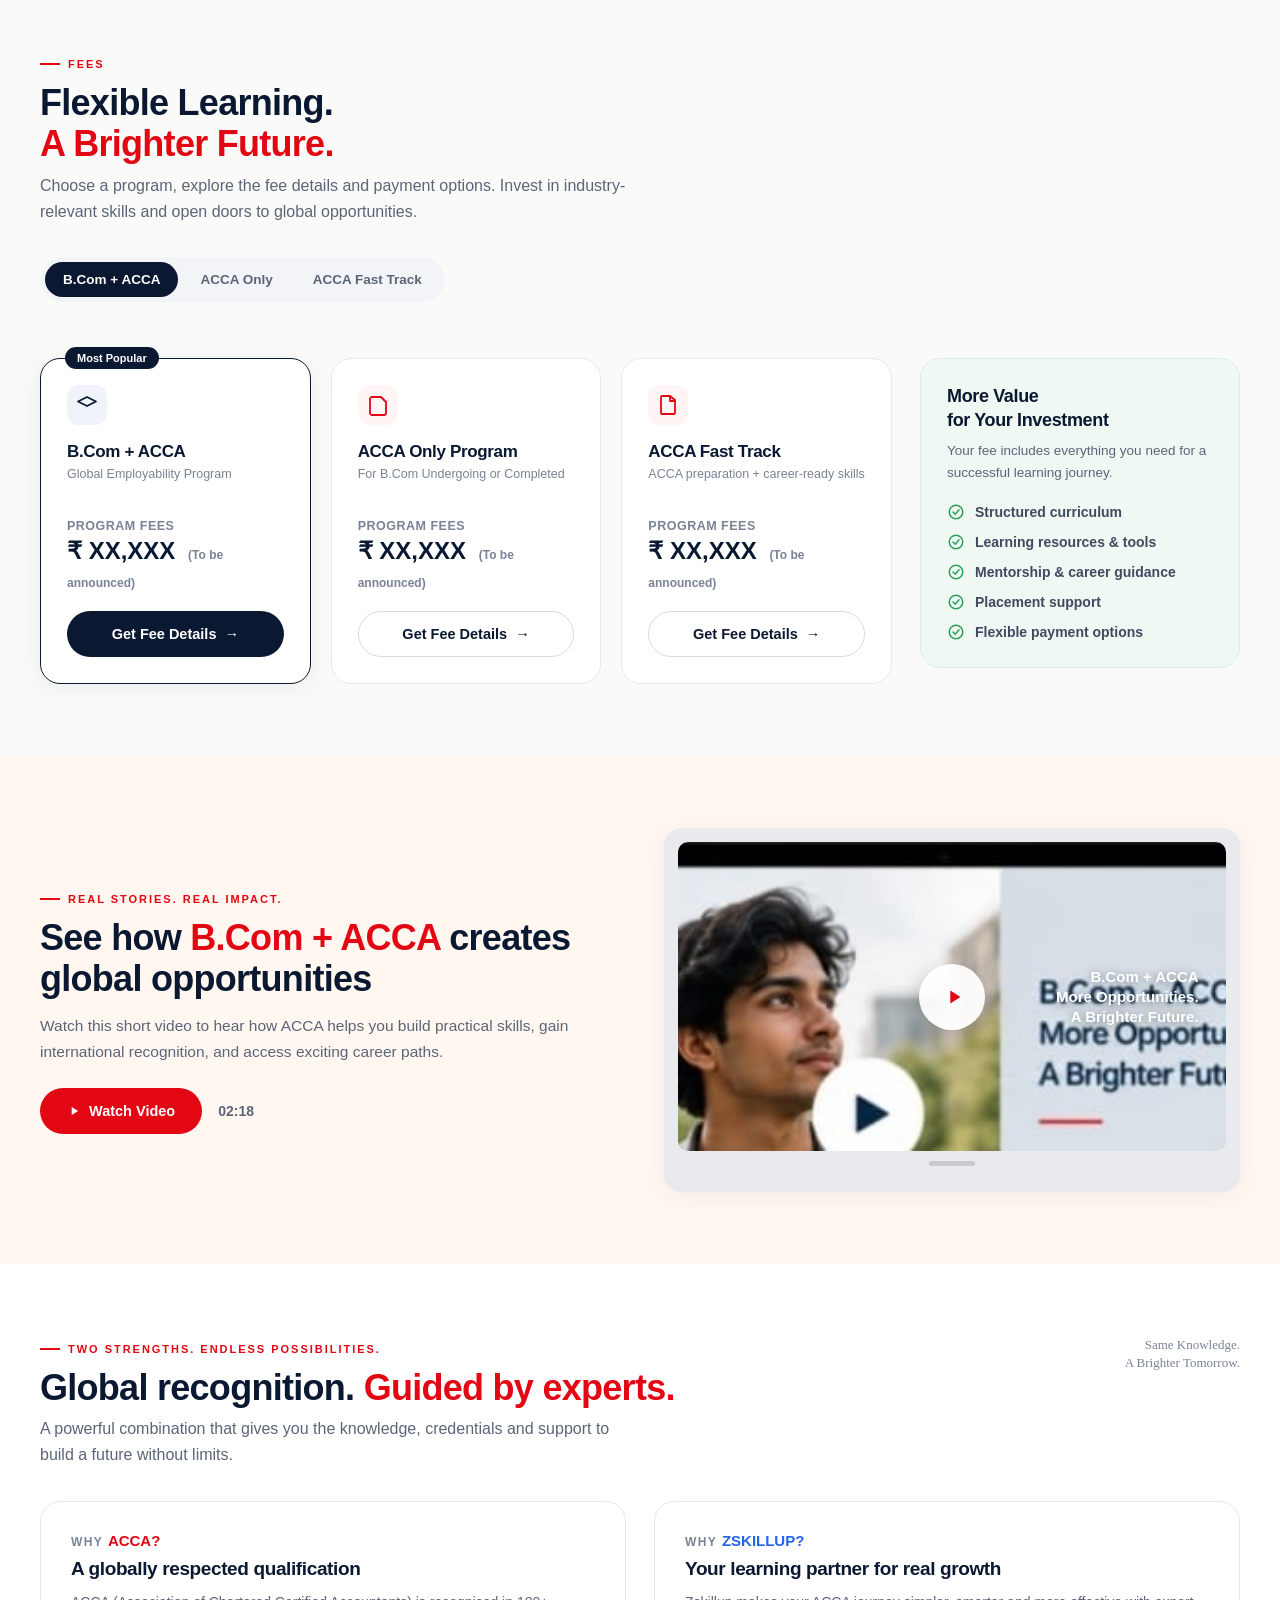
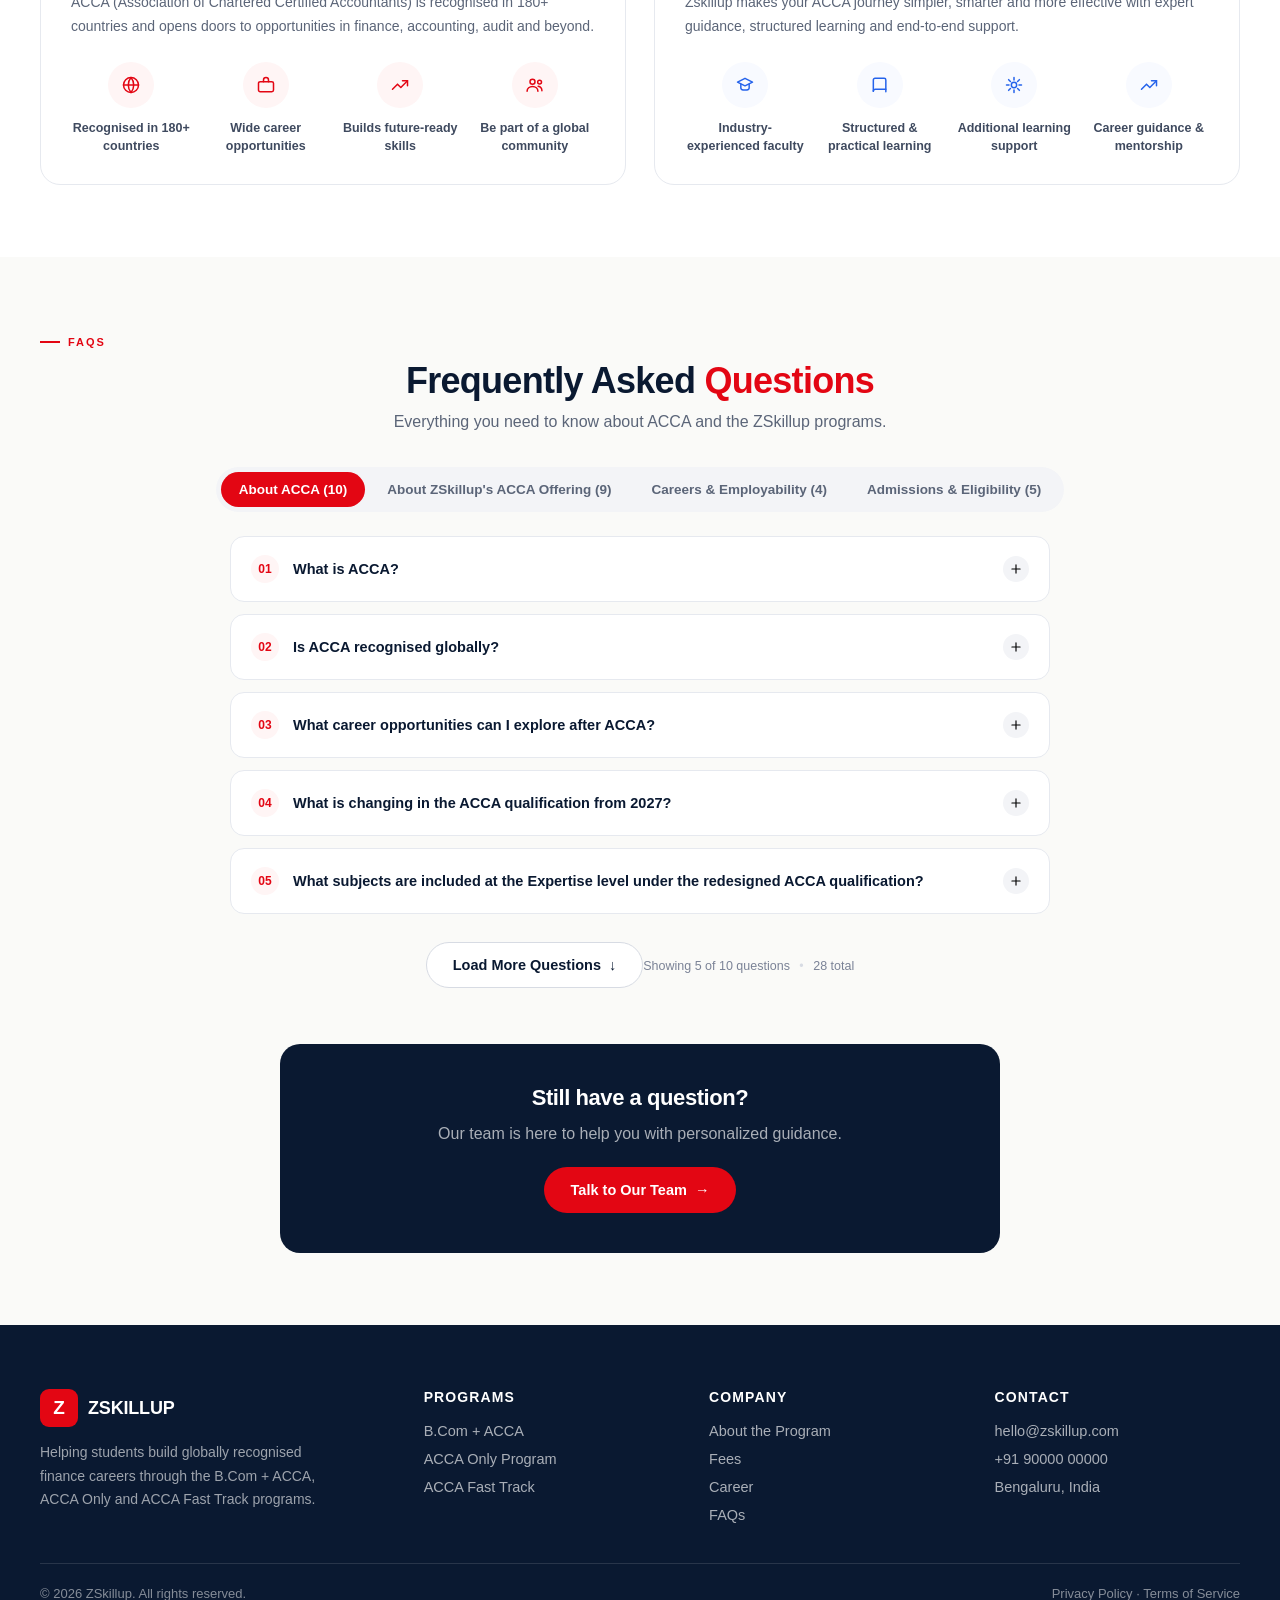
==== commit df7ebadf: "Homepage: shift brochure card slightly right, remove Curriculum from nav Reduce .hero-inner's respon" ====
--- a/index.html
+++ b/index.html
@@ -39,7 +39,7 @@
 }
 .hero-inner {
   position: relative; z-index: 2; display: flex; align-items: center; gap: 32px;
-  padding-top: 76px; padding-right: 6%; box-sizing: border-box; width: 100%;
+  padding-top: 76px; padding-right: 4%; box-sizing: border-box; width: 100%;
 }
 .hero-eyebrow { font-size: 12px; font-weight: 800; letter-spacing: .22em; color: #ffb3b8; text-transform: uppercase; margin-bottom: 16px; }
 .hero-copy { margin-left: 40%; max-width: 420px; flex-shrink: 1; min-width: 0; }
@@ -82,12 +82,12 @@
 .scroll-hint span { display: block; font-size: 10.5px; color: rgba(255,255,255,.7); letter-spacing: .1em; text-transform: uppercase; margin-top: 8px; text-shadow: 0 1px 6px rgba(0,0,0,.4); }
 
 @media (max-width: 1450px) {
-  .hero-inner { padding-right: 9%; }
+  .hero-inner { padding-right: 8%; }
   .hero-copy { margin-left: 38%; max-width: 380px; }
   .brochure-card { width: 296px; }
 }
 @media (max-width: 1240px) {
-  .hero-inner { padding-right: 11%; }
+  .hero-inner { padding-right: 10%; }
   .hero-copy { margin-left: 36%; max-width: 340px; }
   .brochure-card { width: 280px; }
 }
@@ -226,7 +226,6 @@
         <li><a href="./" class="active">Home</a></li>
         <li><a href="#program">Program</a></li>
         <li><a href="#fees">Fees</a></li>
-        <li><a href="curriculum/bcom-acca/">Curriculum</a></li>
         <li><a href="career/">Career</a></li>
         <li><a href="#faqs">FAQs</a></li>
       </ul>
--- a/assets/css/style.css
+++ b/assets/css/style.css
@@ -402,7 +402,7 @@
 /* =========================================================
    FAQ — shared components (homepage preview + /faqs/ page)
    ========================================================= */
-.faq-tabs { flex-wrap: wrap; }
+.faq-tabs { display: flex; flex-wrap: wrap; justify-content: center; width: fit-content; max-width: 100%; margin-left: auto; margin-right: auto; }
 .faq-tabs .pill.active { background: var(--red); }
 .faq-bullets { padding: 0 20px 20px 62px; margin: -14px 0 0; list-style: disc; display: flex; flex-direction: column; gap: 6px; }
 .faq-bullets li { font-size: 14px; color: var(--gray-600); line-height: 1.5; }
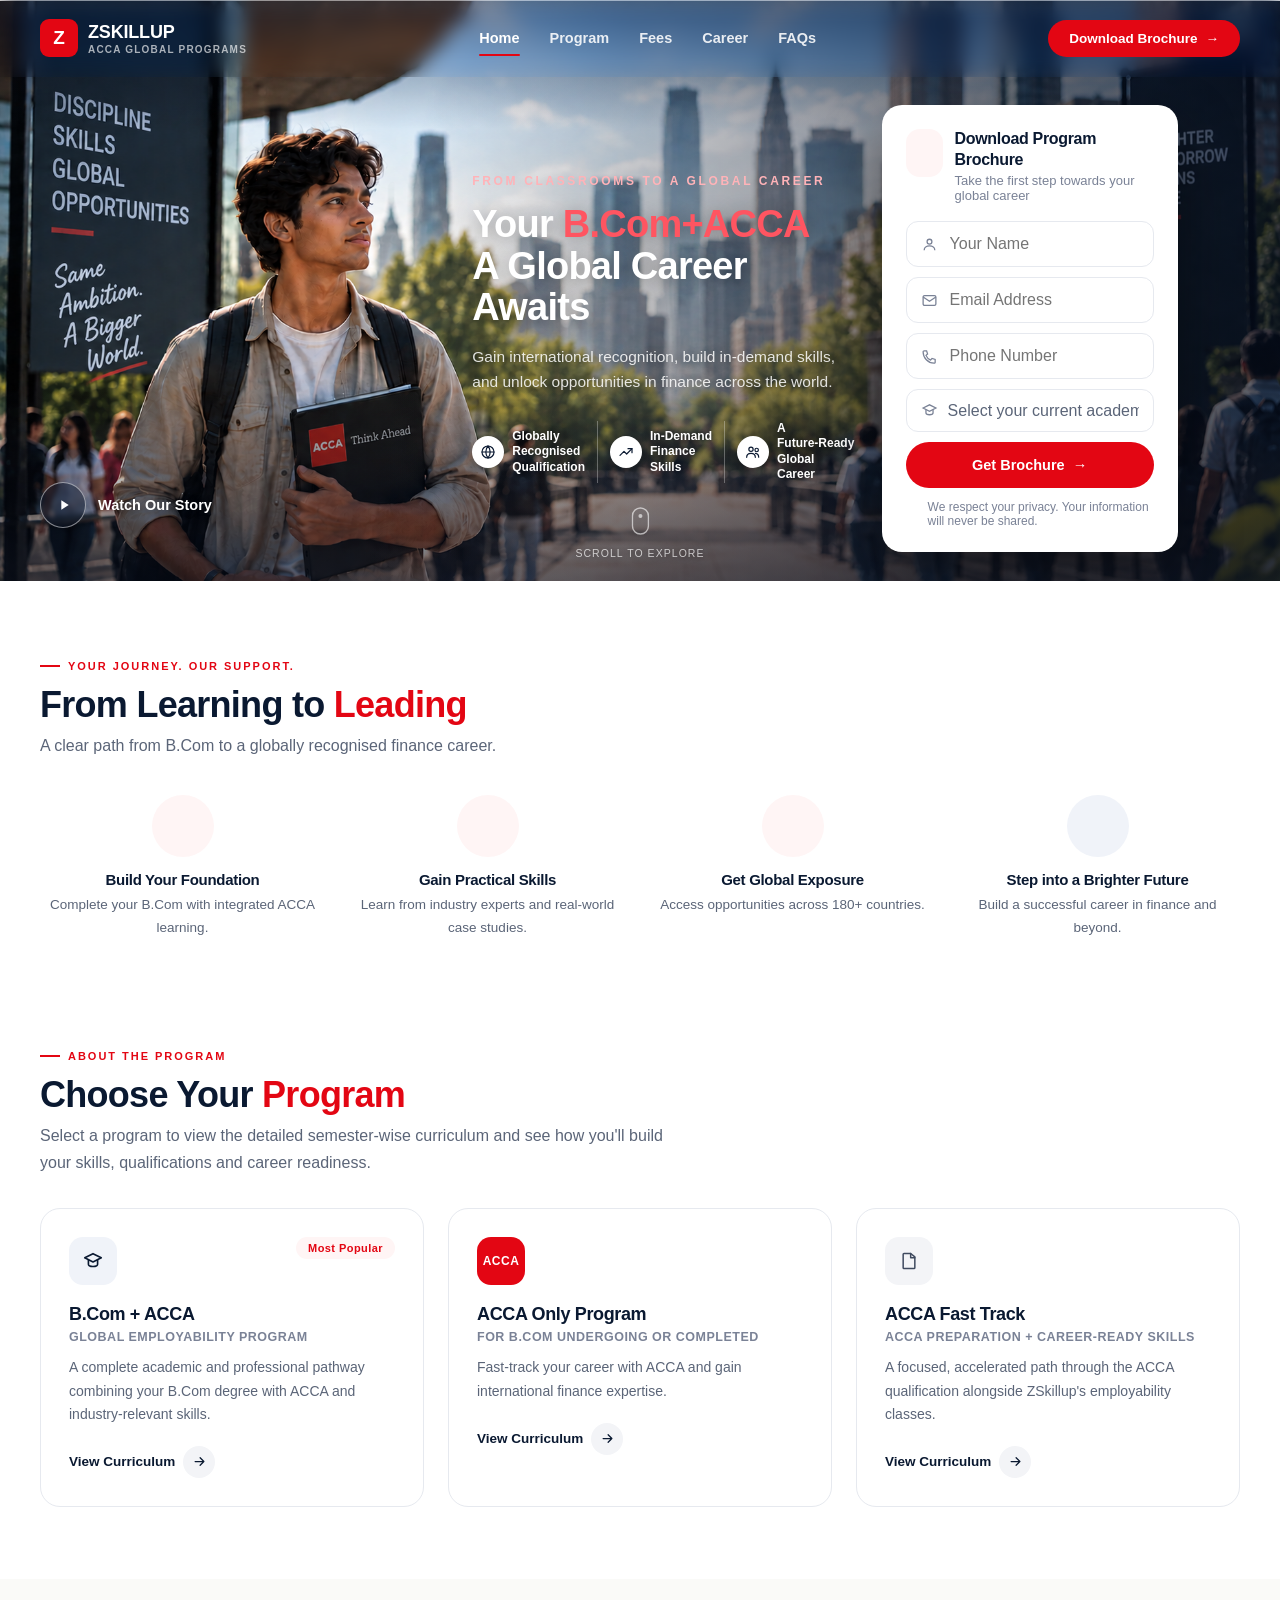
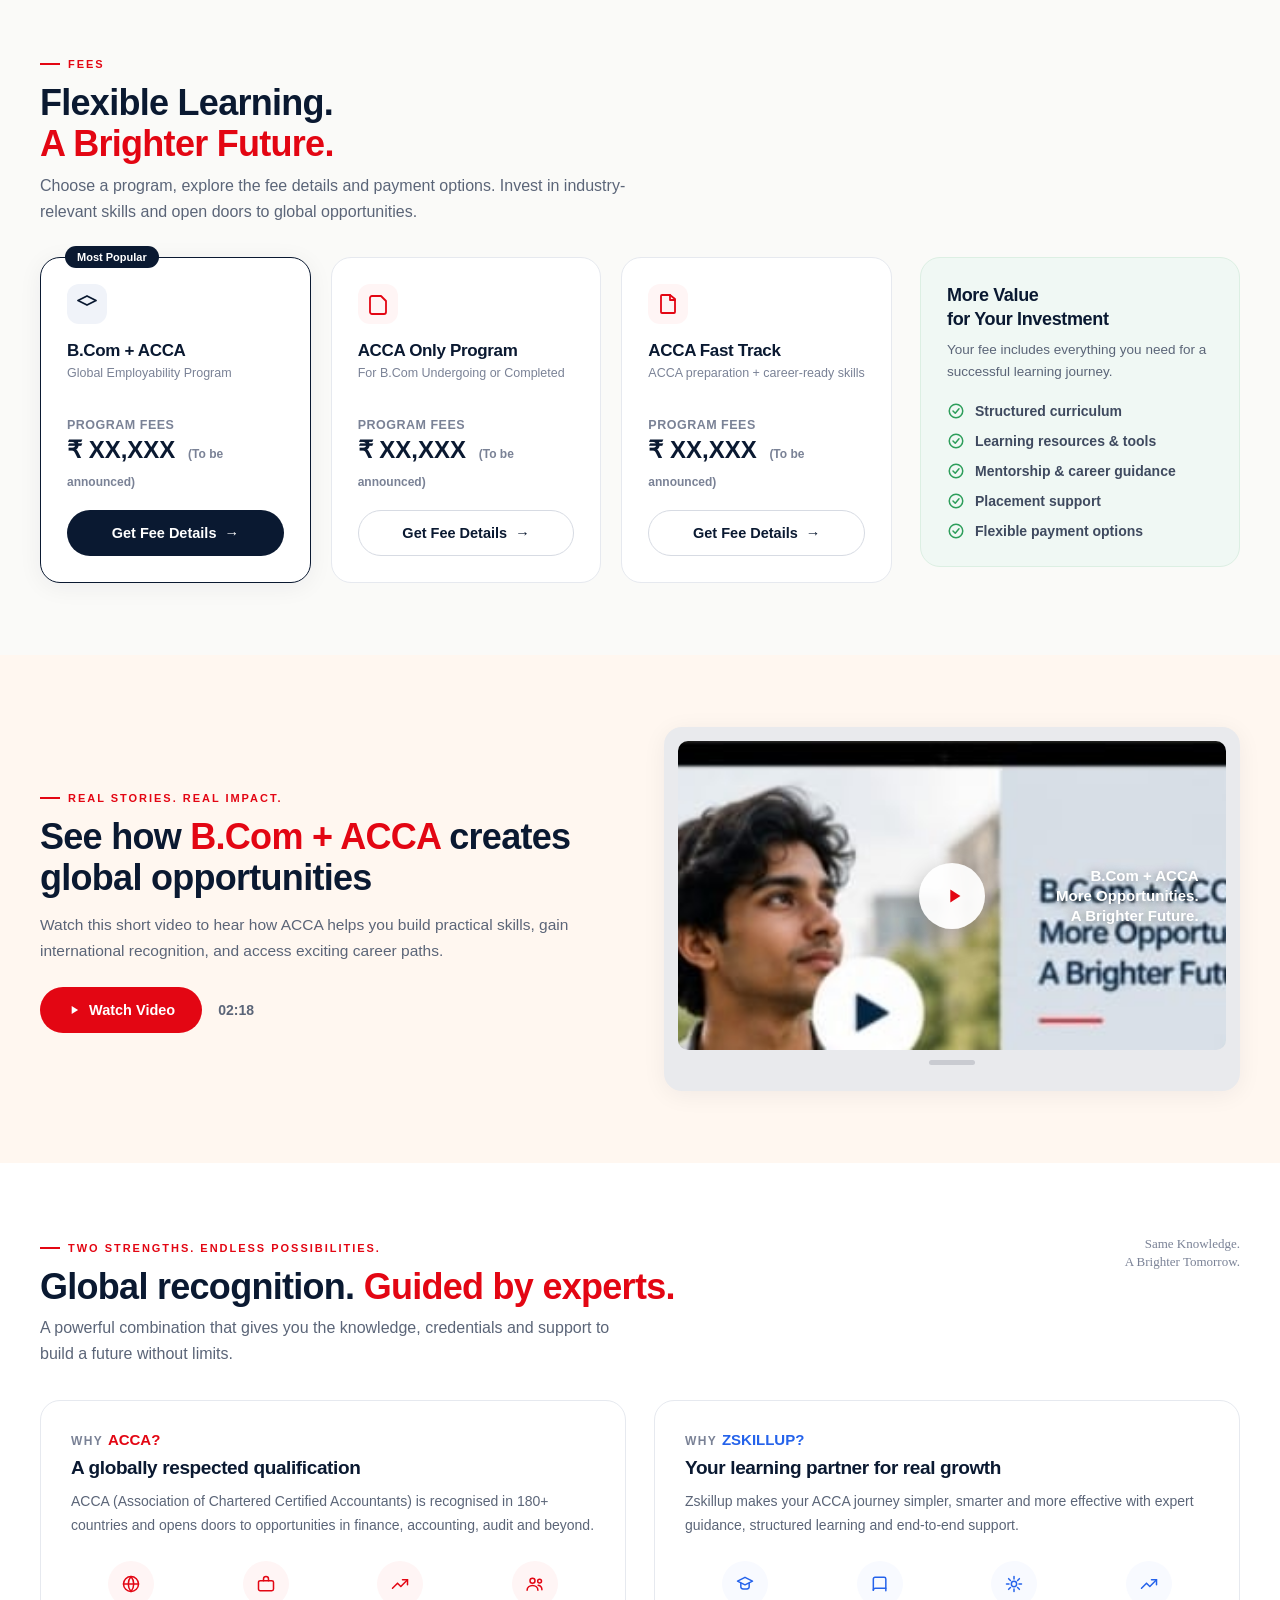
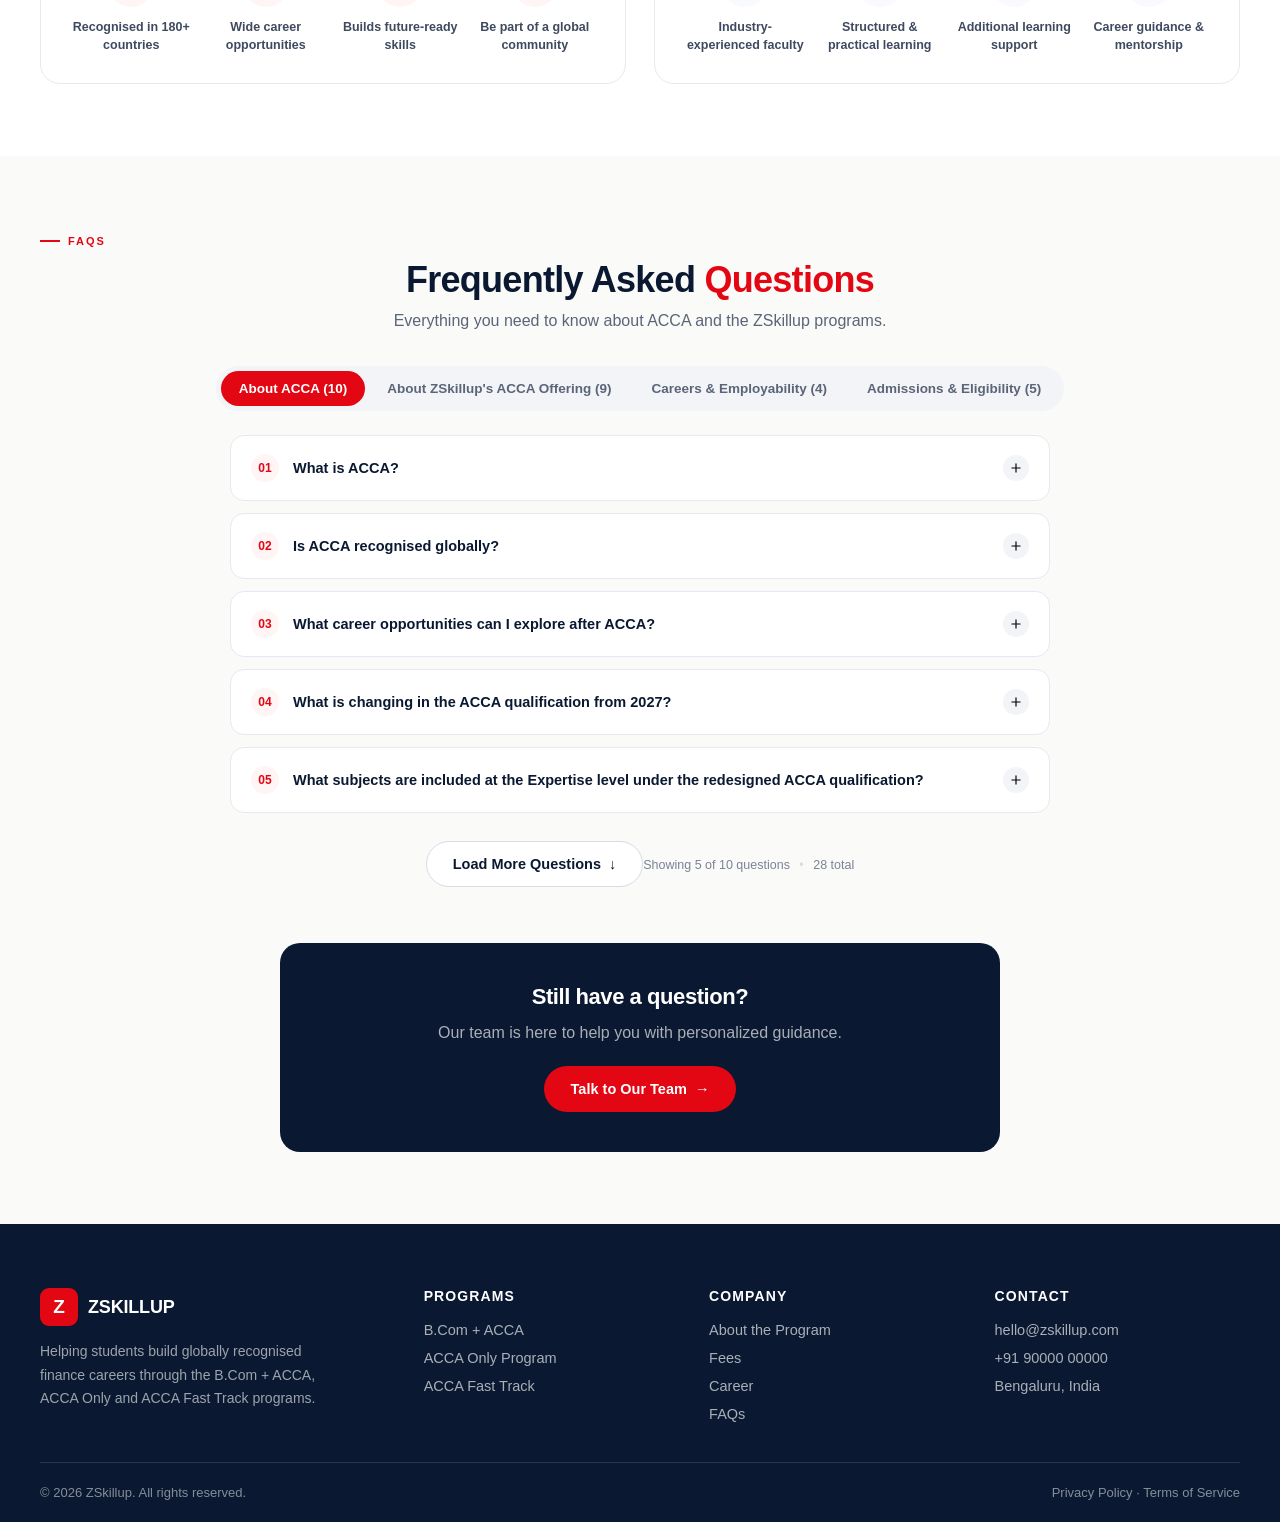
==== commit 9655b7f5: "Remove the program-tab pill selector from the homepage Fees section Deletes the "B.Com + ACCA / ACCA" ====
--- a/index.html
+++ b/index.html
@@ -142,7 +142,6 @@
 
 /* fees */
 .fees-layout { display: grid; grid-template-columns: 1fr 320px; gap: 28px; align-items: start; margin-top: 32px; }
-.fee-tabs { margin-bottom: 24px; }
 .fee-cards { display: grid; grid-template-columns: repeat(3, 1fr); gap: 20px; }
 .fee-card { background: #fff; border: 1.5px solid var(--gray-200); border-radius: var(--radius-lg); padding: 26px; position: relative; transition: box-shadow .2s ease, border-color .2s ease; scroll-margin-top: 100px; }
 .fee-card.highlight { border-color: var(--navy); box-shadow: var(--shadow-card); }
@@ -377,12 +376,6 @@
       <h2>Flexible Learning.<br><span class="accent-red">A Brighter Future.</span></h2>
       <p class="mt-8" style="max-width:640px;">Choose a program, explore the fee details and payment options. Invest in industry-relevant skills and open doors to global opportunities.</p>
 
-      <div class="fee-tabs pill-group mt-32" role="tablist" aria-label="Jump to a program's fee card">
-        <button class="pill active" data-fee-tab="fee-bcom">B.Com + ACCA</button>
-        <button class="pill" data-fee-tab="fee-only">ACCA Only</button>
-        <button class="pill" data-fee-tab="fee-fast">ACCA Fast Track</button>
-      </div>
-
       <div class="fees-layout">
         <div class="fee-cards">
           <div class="fee-card highlight" id="fee-bcom">
@@ -524,16 +517,6 @@
 <script src="assets/js/faq-data.js"></script>
 <script src="assets/js/faq.js"></script>
 <script>
-// Fee tabs: smooth-scroll + highlight the corresponding card (real, functional interaction)
-document.querySelectorAll('[data-fee-tab]').forEach(function (btn) {
-  btn.addEventListener('click', function () {
-    document.querySelectorAll('[data-fee-tab]').forEach(function (b) { b.classList.remove('active'); });
-    btn.classList.add('active');
-    var target = document.getElementById(btn.getAttribute('data-fee-tab'));
-    if (target) target.scrollIntoView({ behavior: 'smooth', block: 'center' });
-  });
-});
-
 // Video play button: no video file ships in this repo, so give honest feedback instead of a dead click
 document.querySelectorAll('[data-play-video]').forEach(function (btn) {
   btn.addEventListener('click', function () {
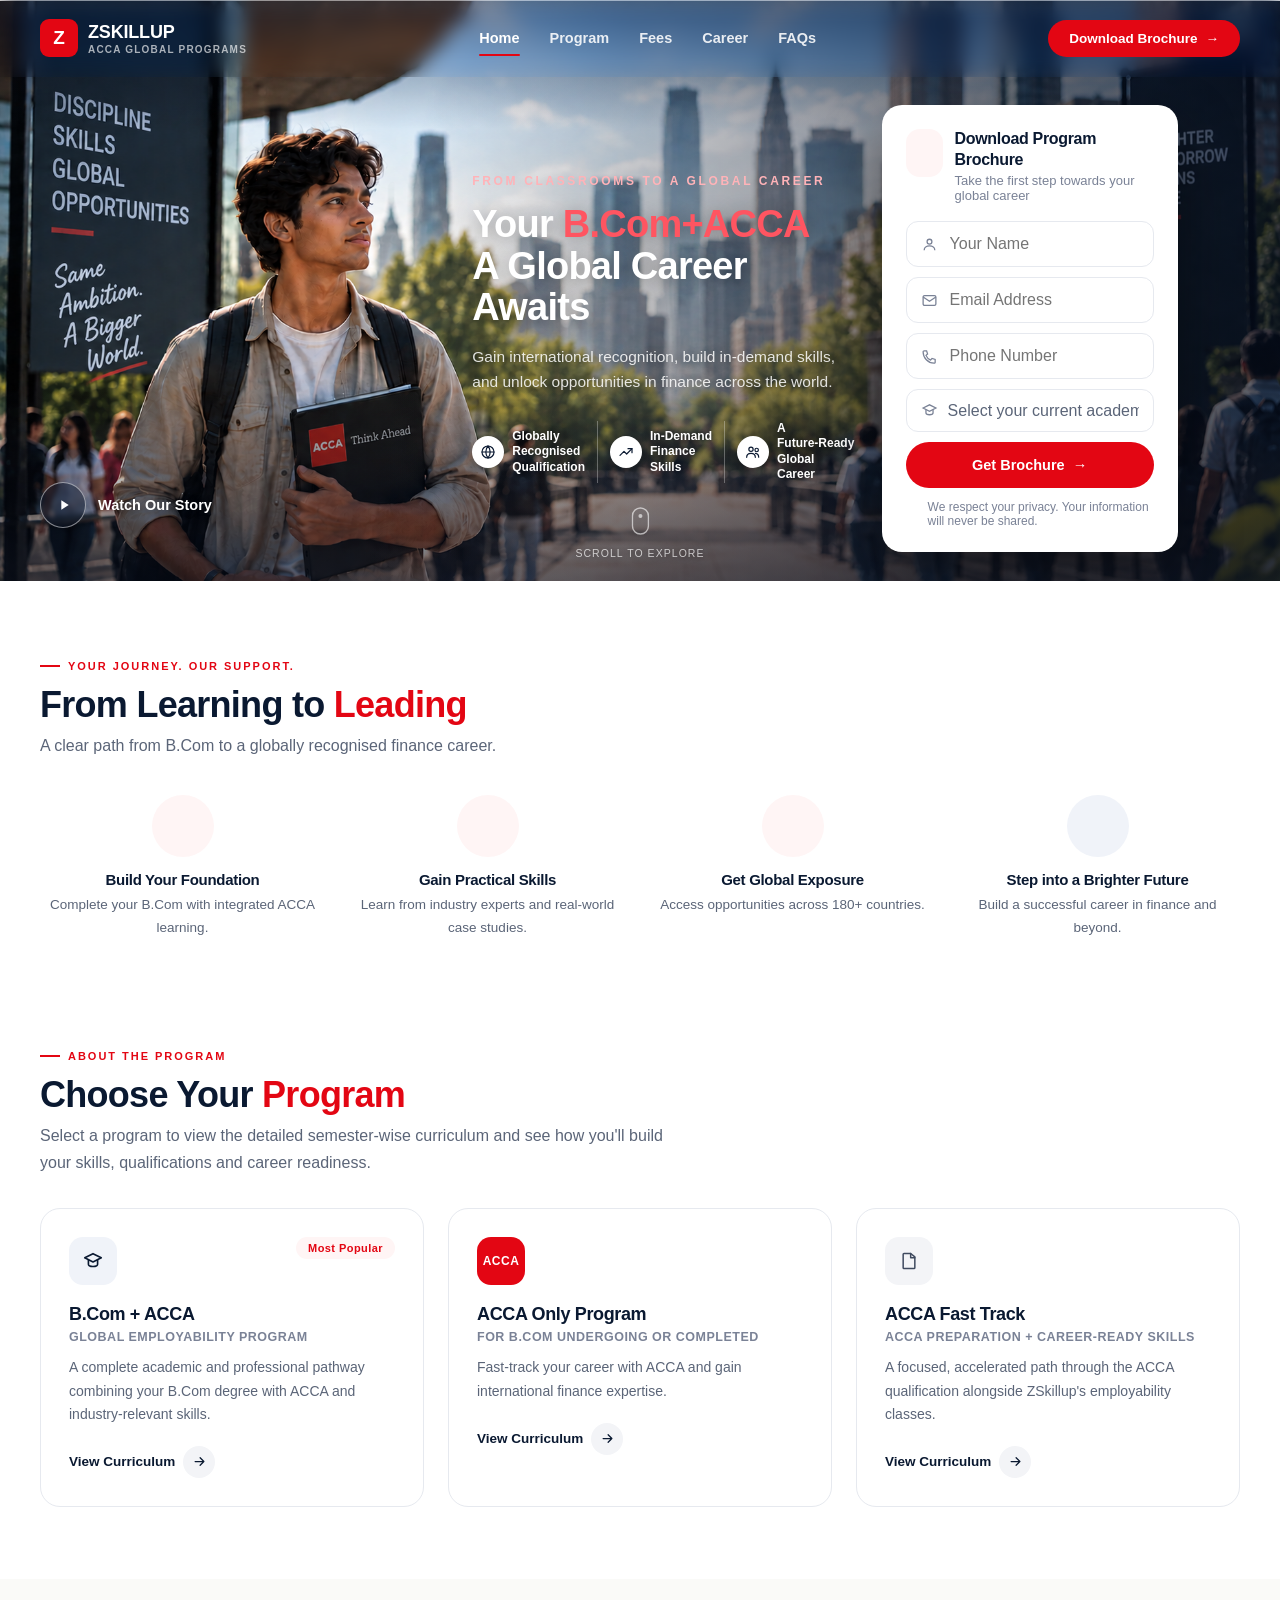
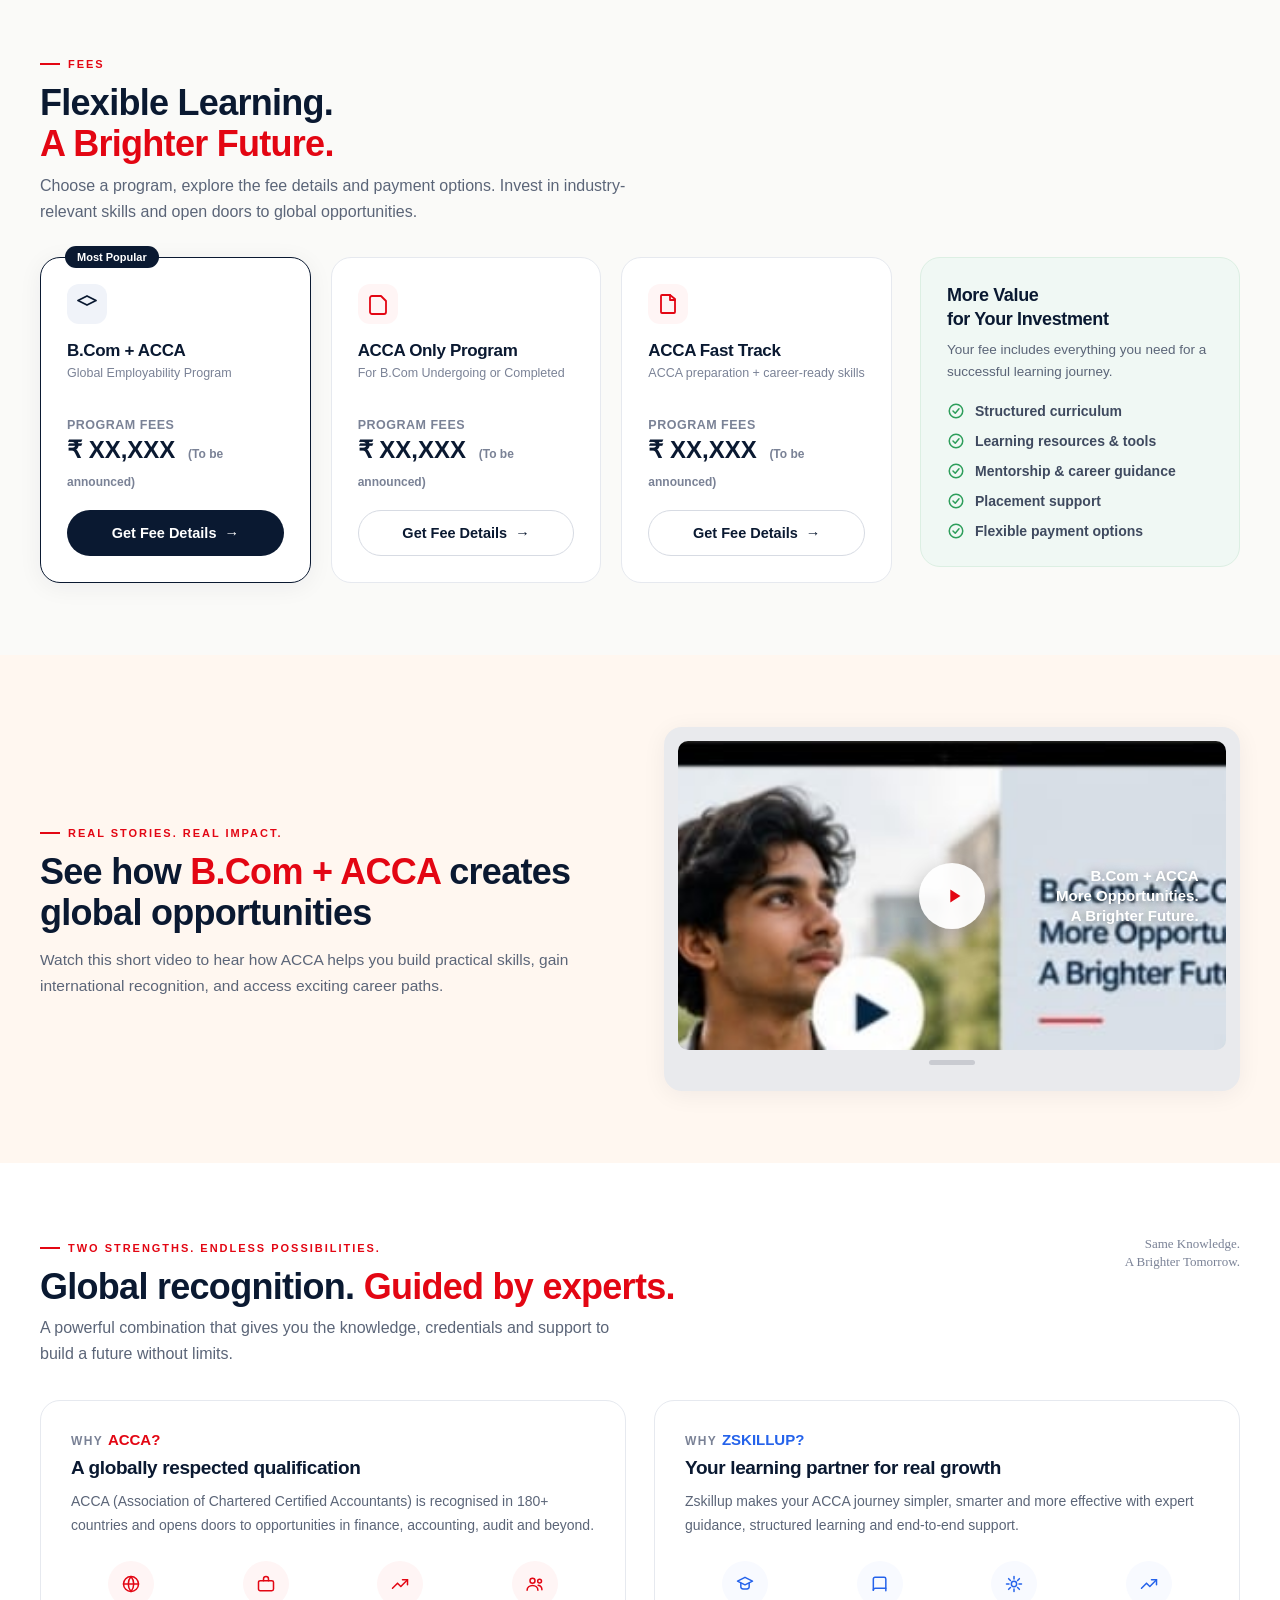
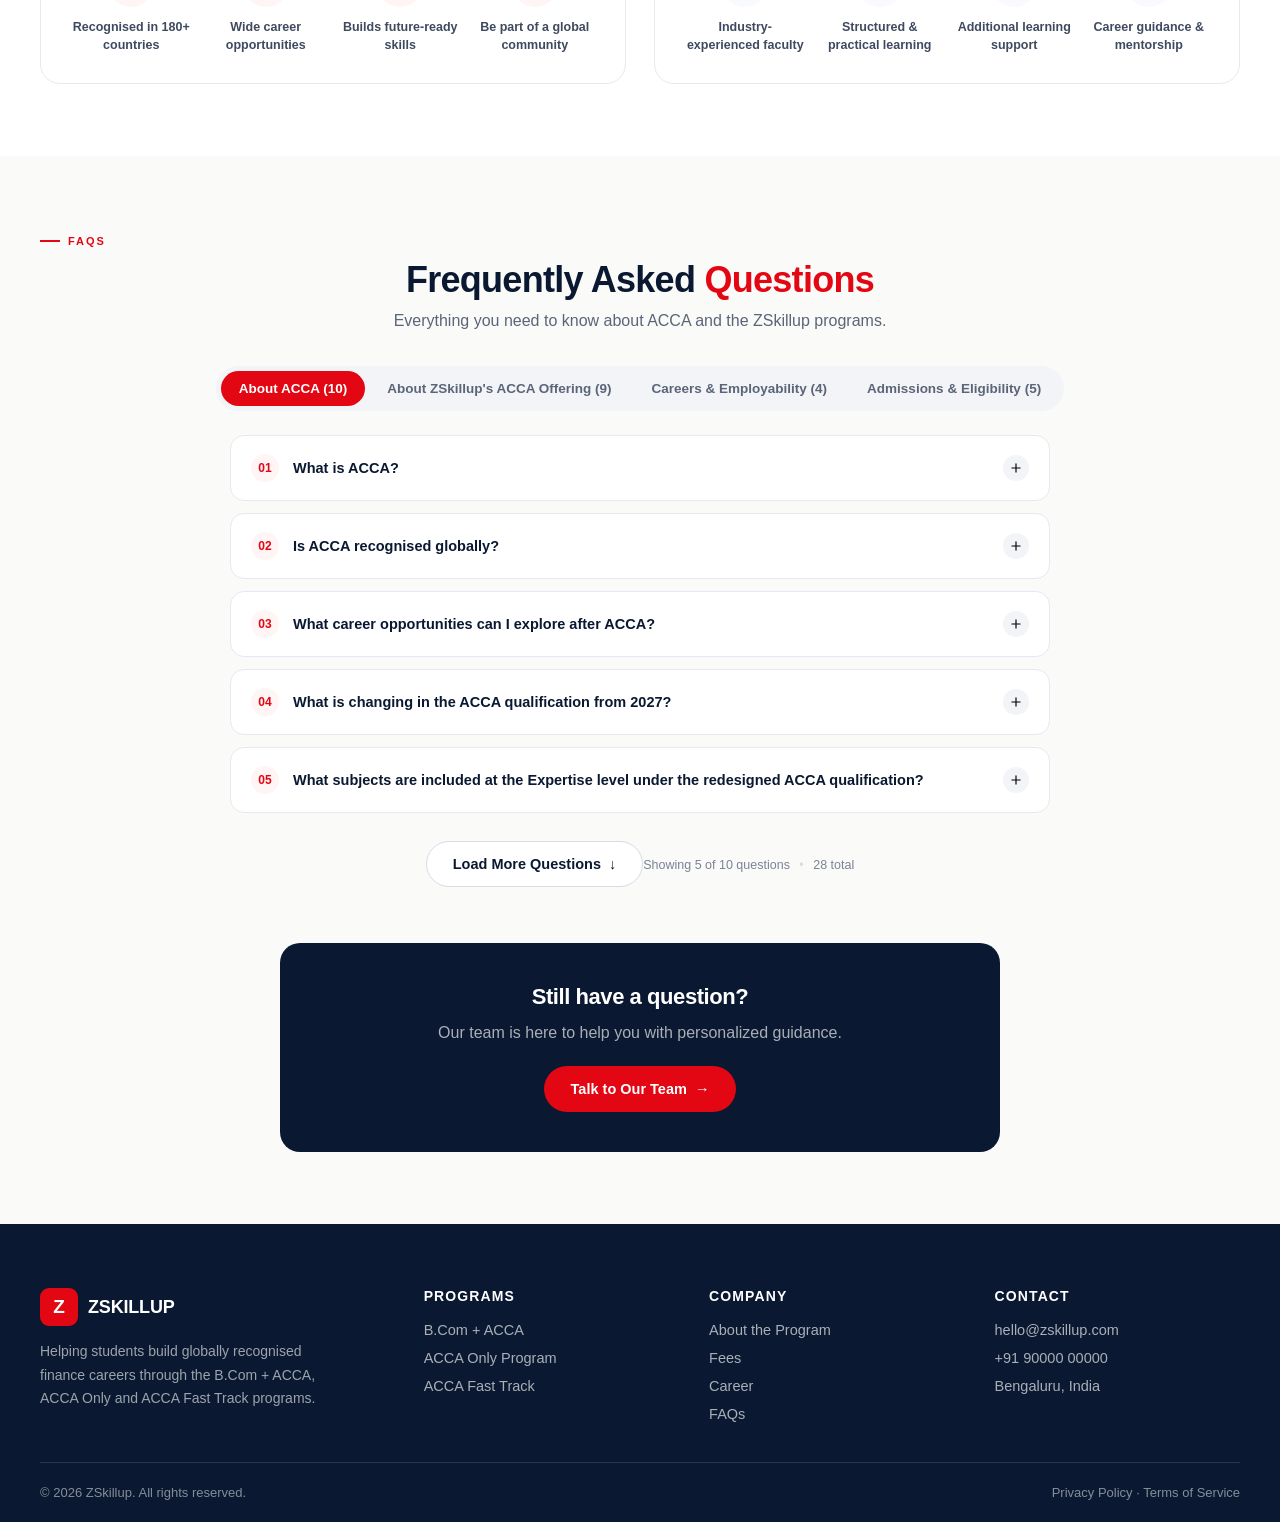
==== commit c8f35e33: "Remove the "Watch Video 02:18" button from the homepage video section Deletes the red Watch Video bu" ====
--- a/index.html
+++ b/index.html
@@ -165,8 +165,6 @@
 .video-section { background: #FFF7F0; }
 .video-layout { display: grid; grid-template-columns: 1fr 1fr; gap: 48px; align-items: center; }
 .video-copy p.lead2 { margin-top: 14px; font-size: 15.5px; }
-.video-actions { display: flex; align-items: center; gap: 16px; margin-top: 24px; }
-.video-duration { font-weight: 700; color: var(--gray-600); font-size: 14px; }
 .video-frame { background: #E9EAED; border-radius: 18px; padding: 14px 14px 26px; box-shadow: var(--shadow-card); }
 .video-screen { position: relative; border-radius: 10px; overflow: hidden; aspect-ratio: 16/9; background: #0A1931; }
 .video-screen img { width: 100%; height: 100%; object-fit: cover; }
@@ -431,13 +429,6 @@
         <div class="eyebrow">Real Stories. Real Impact.</div>
         <h2>See how <span class="accent-red">B.Com + ACCA</span> creates global opportunities</h2>
         <p class="lead2">Watch this short video to hear how ACCA helps you build practical skills, gain international recognition, and access exciting career paths.</p>
-        <div class="video-actions">
-          <button class="btn btn-primary" data-play-video>
-            <svg width="14" height="14" viewBox="0 0 24 24" fill="currentColor"><path d="M8 5v14l11-7z"/></svg>
-            Watch Video
-          </button>
-          <span class="video-duration">02:18</span>
-        </div>
       </div>
       <div class="video-frame">
         <div class="video-screen">
